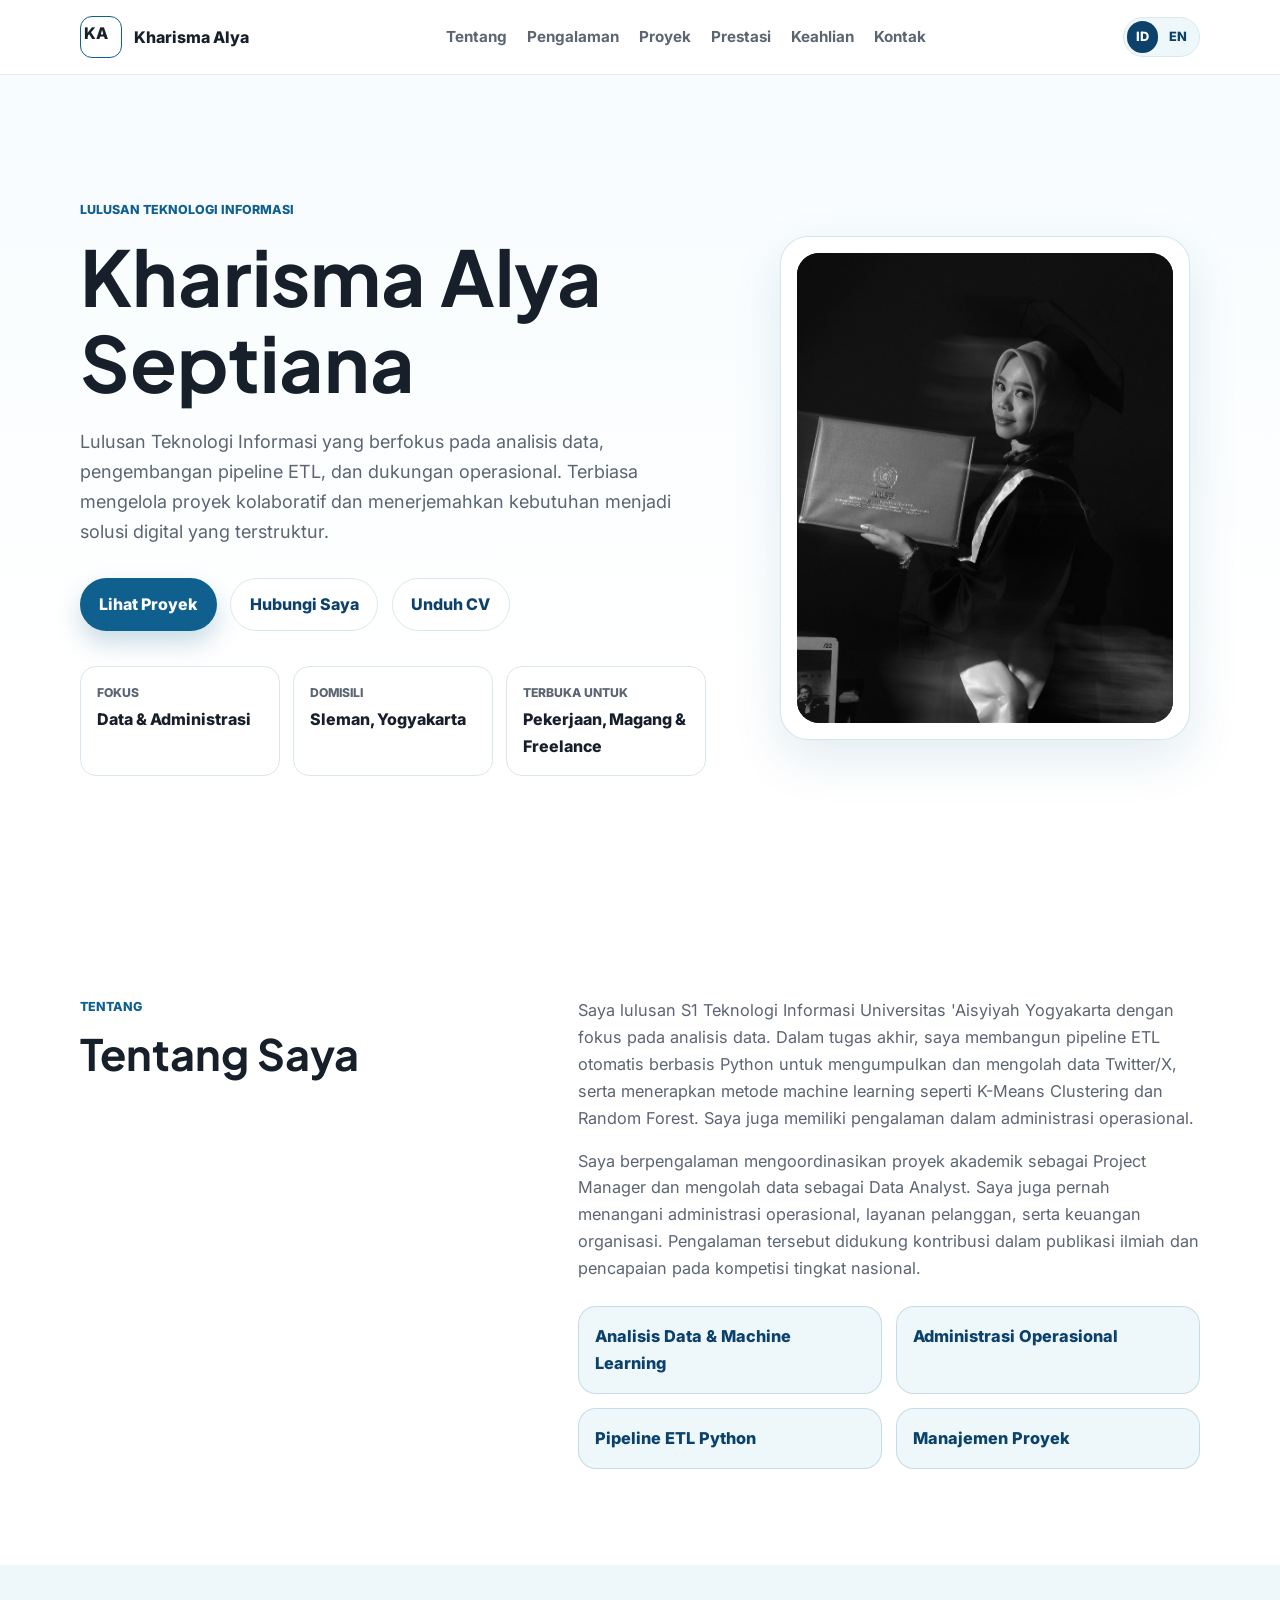
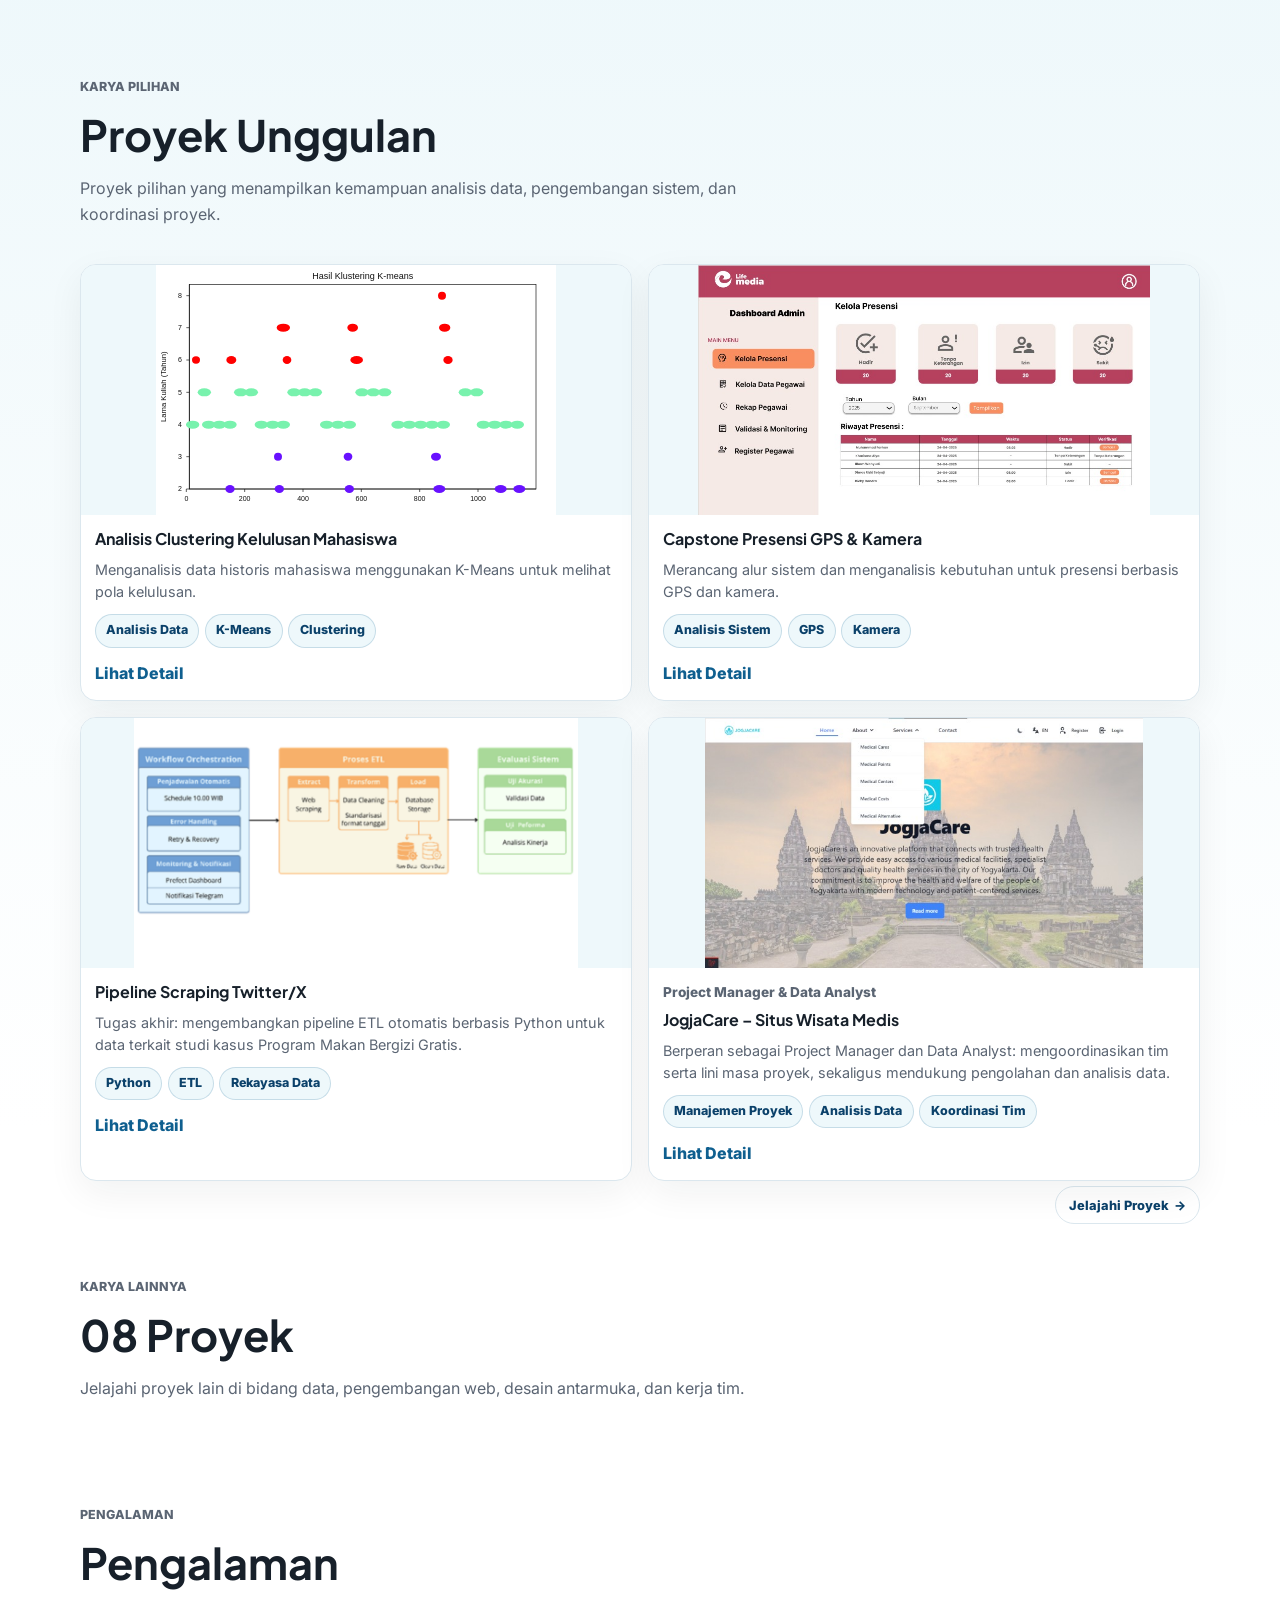
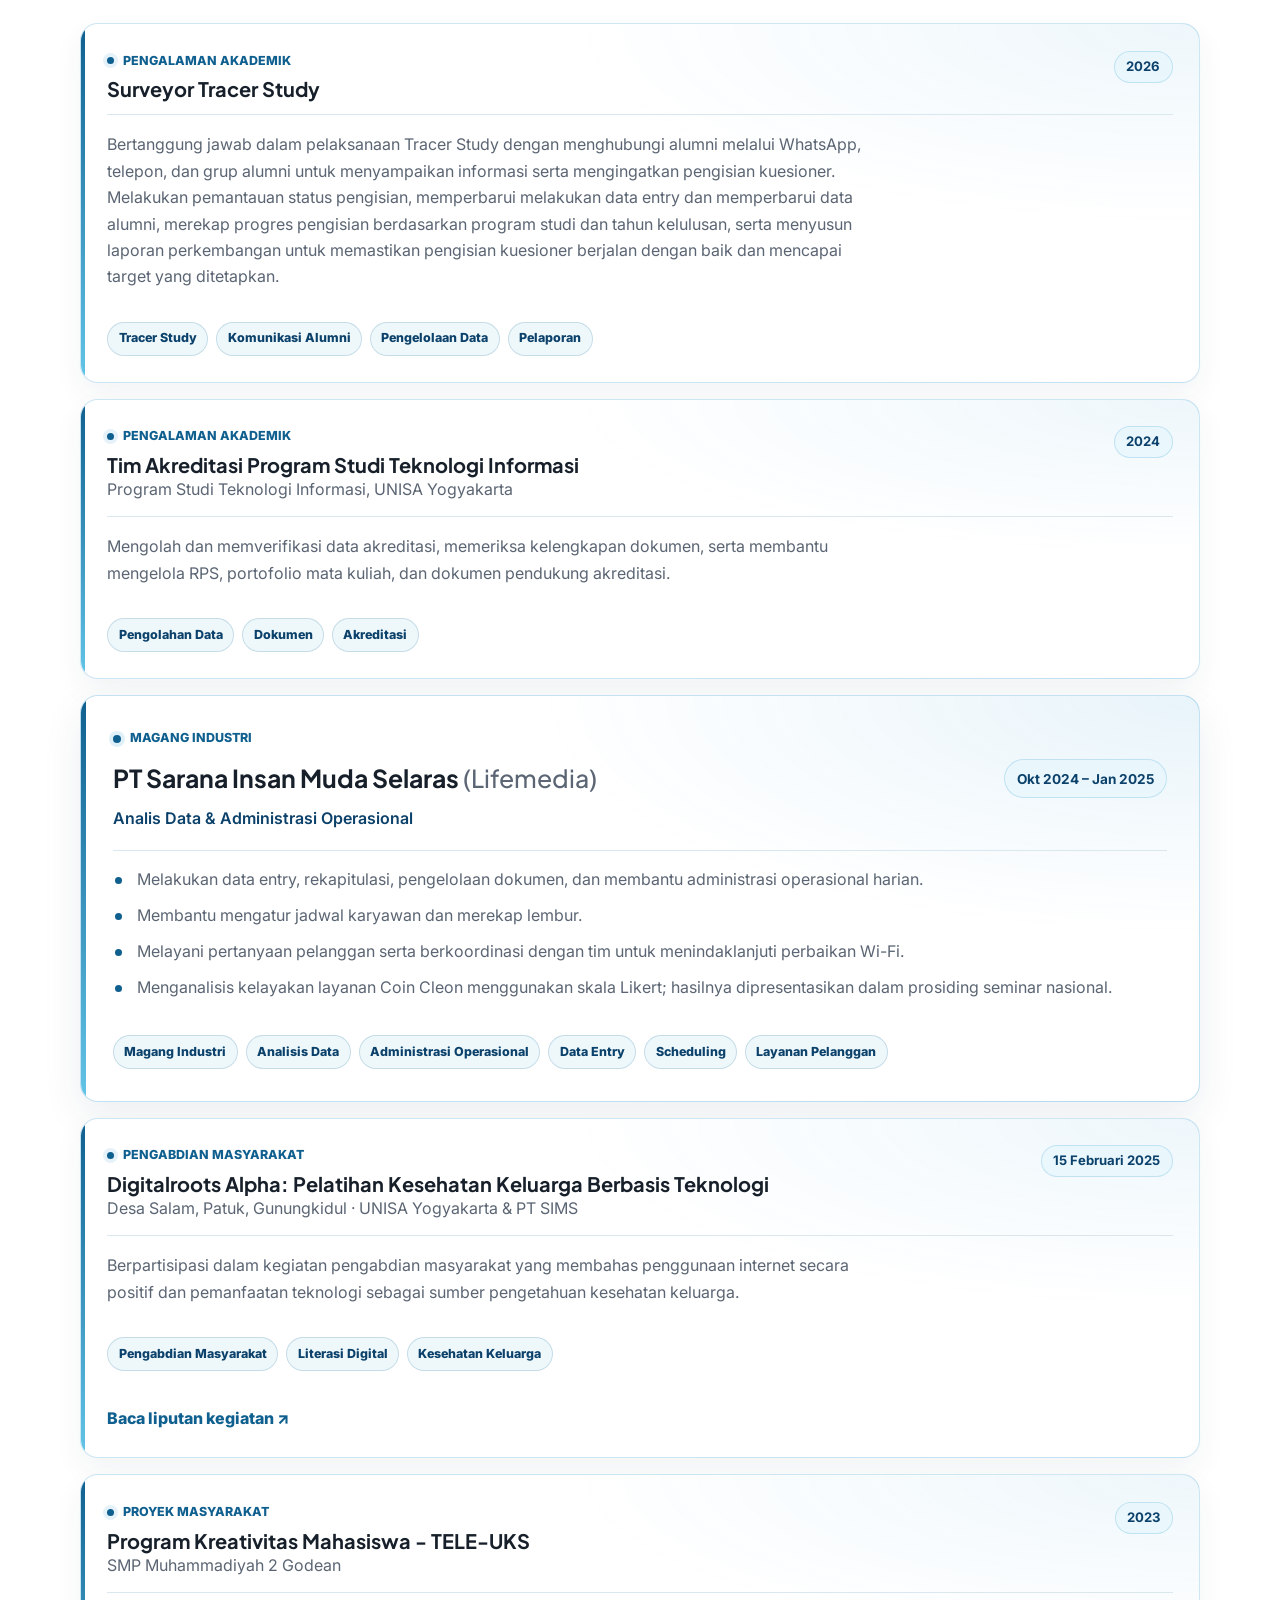
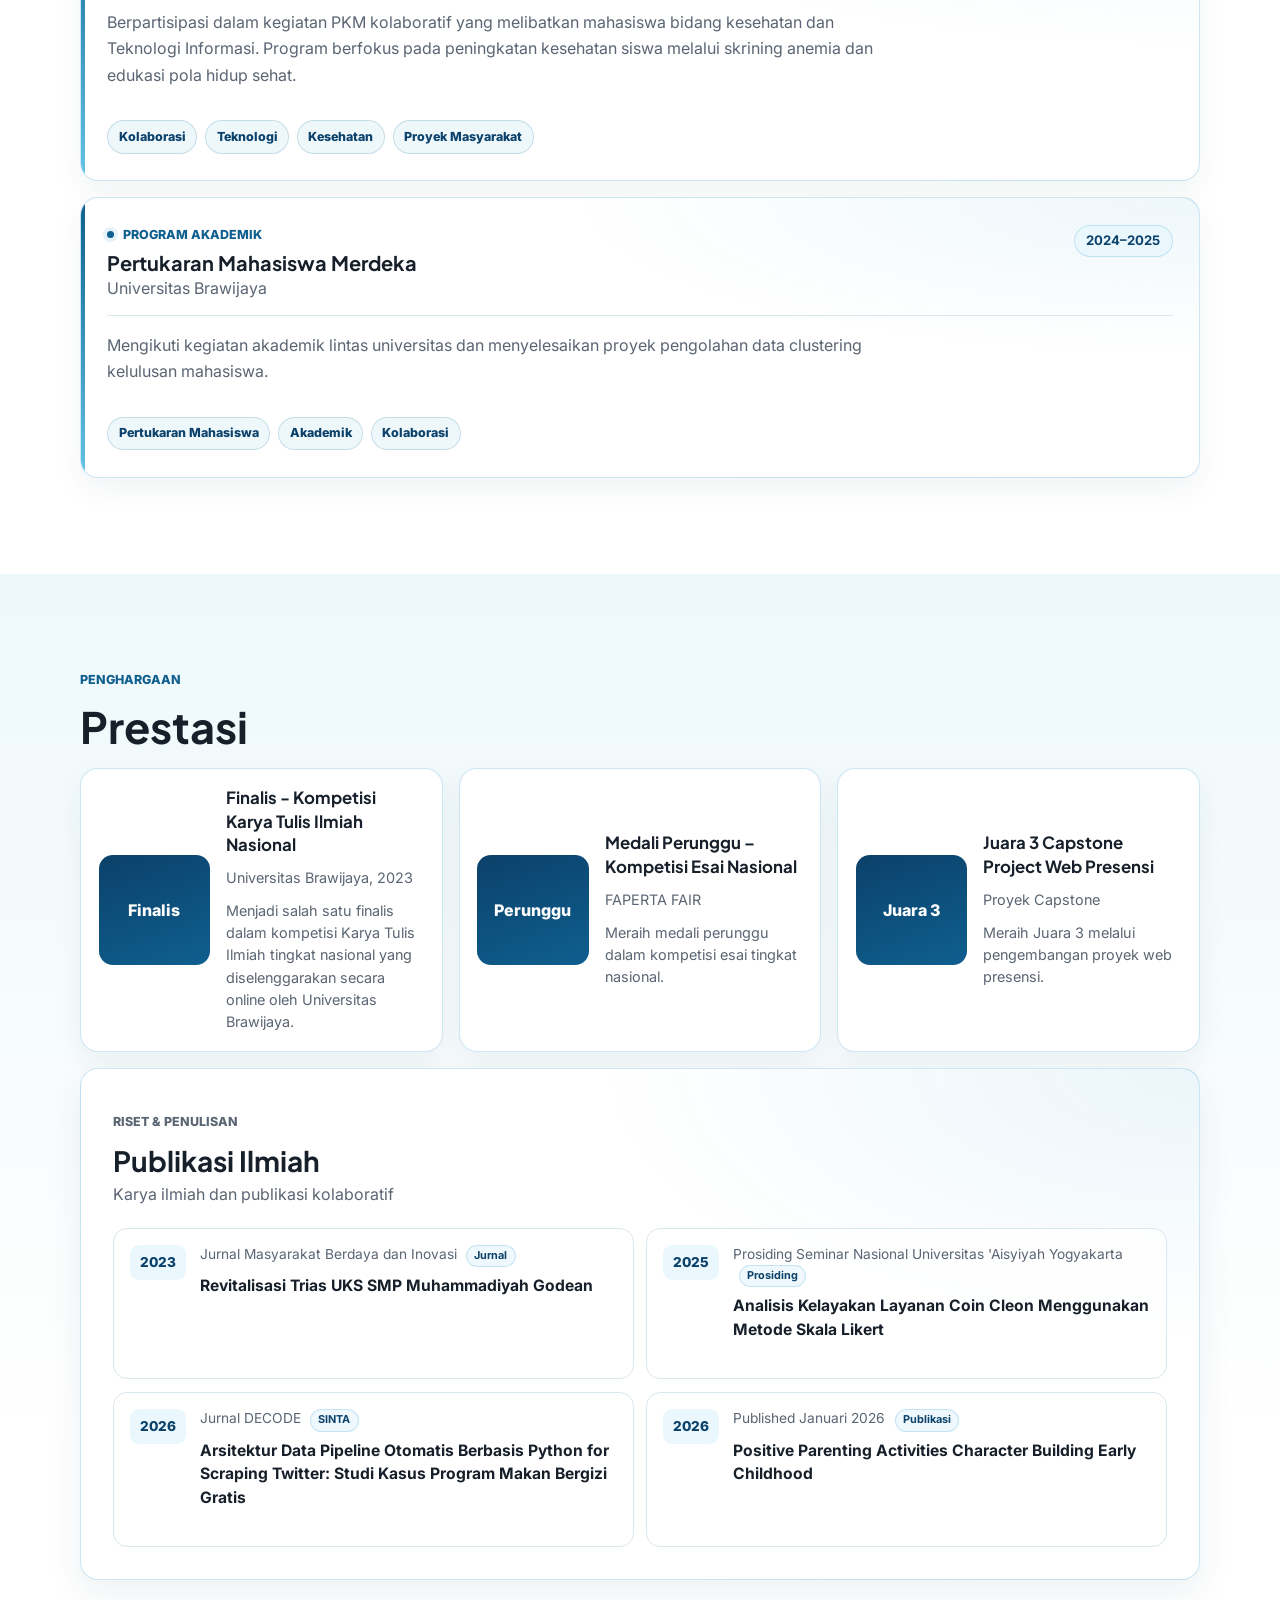
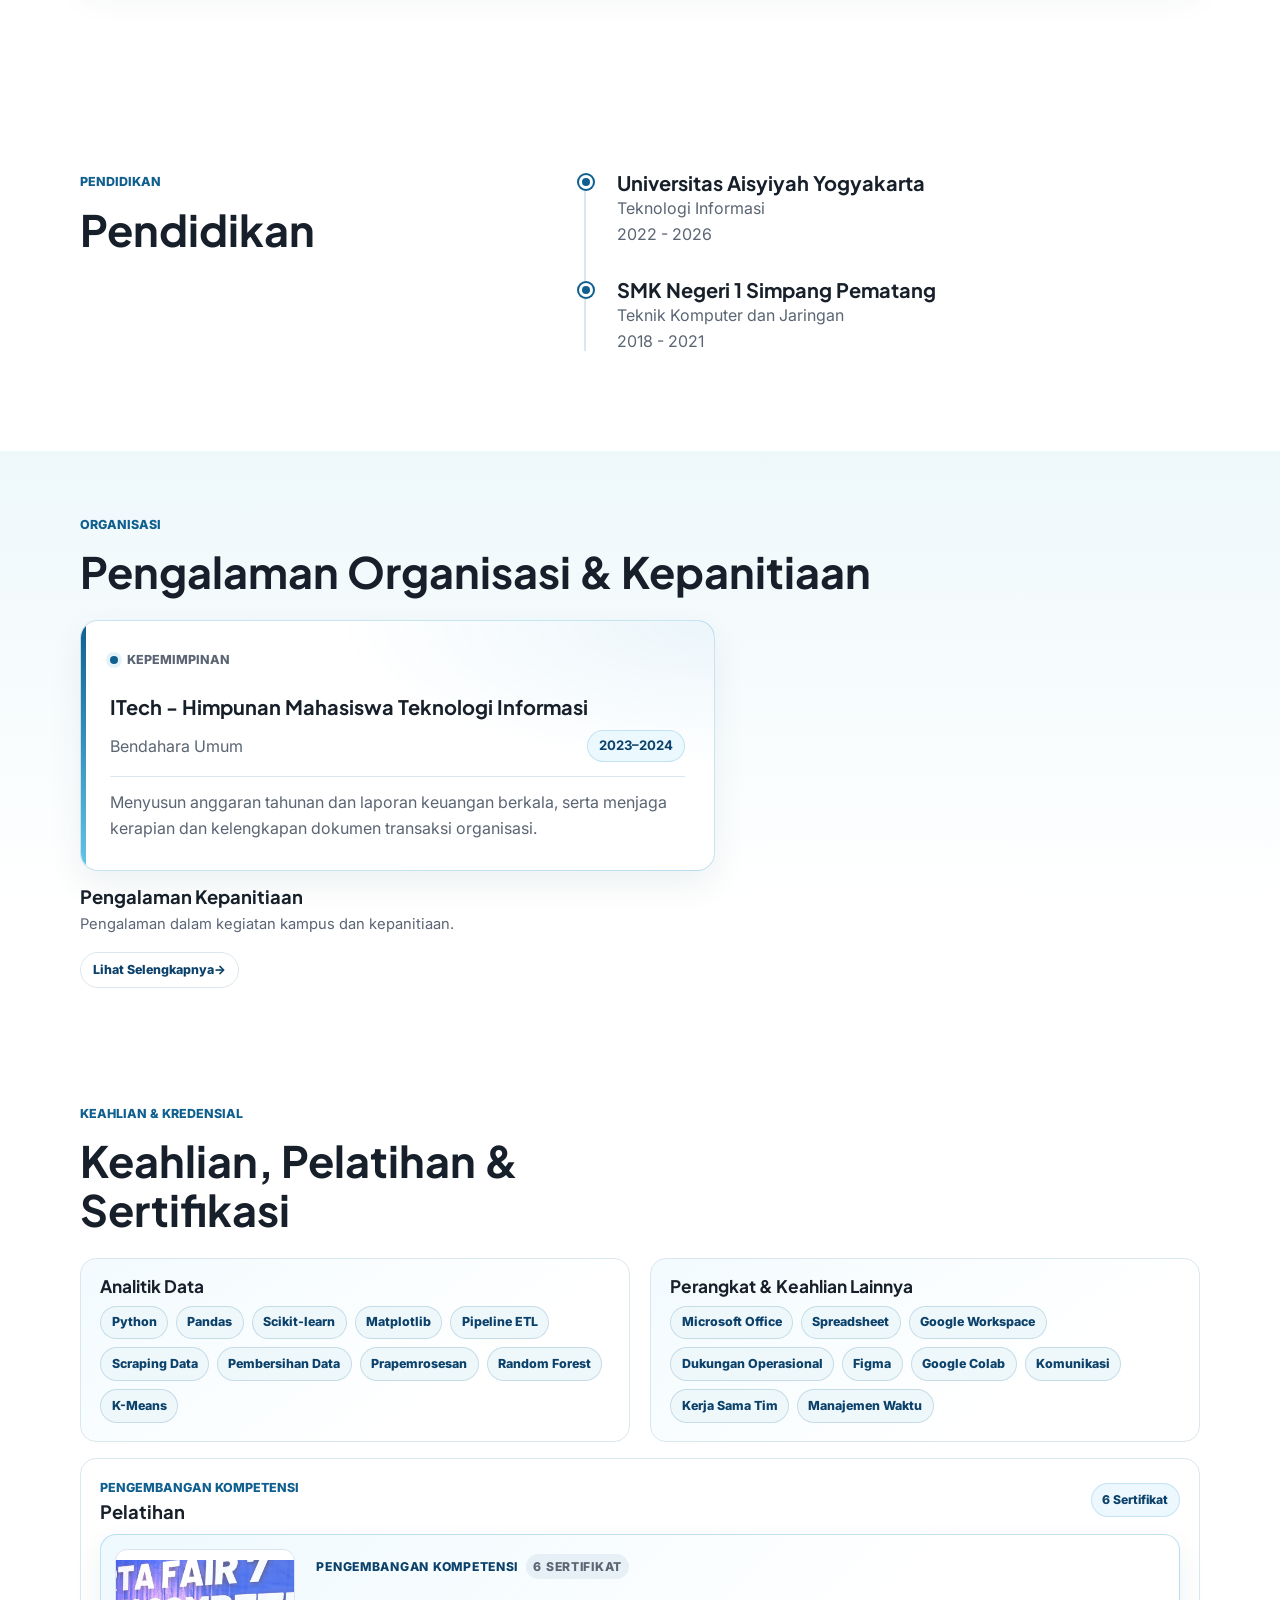
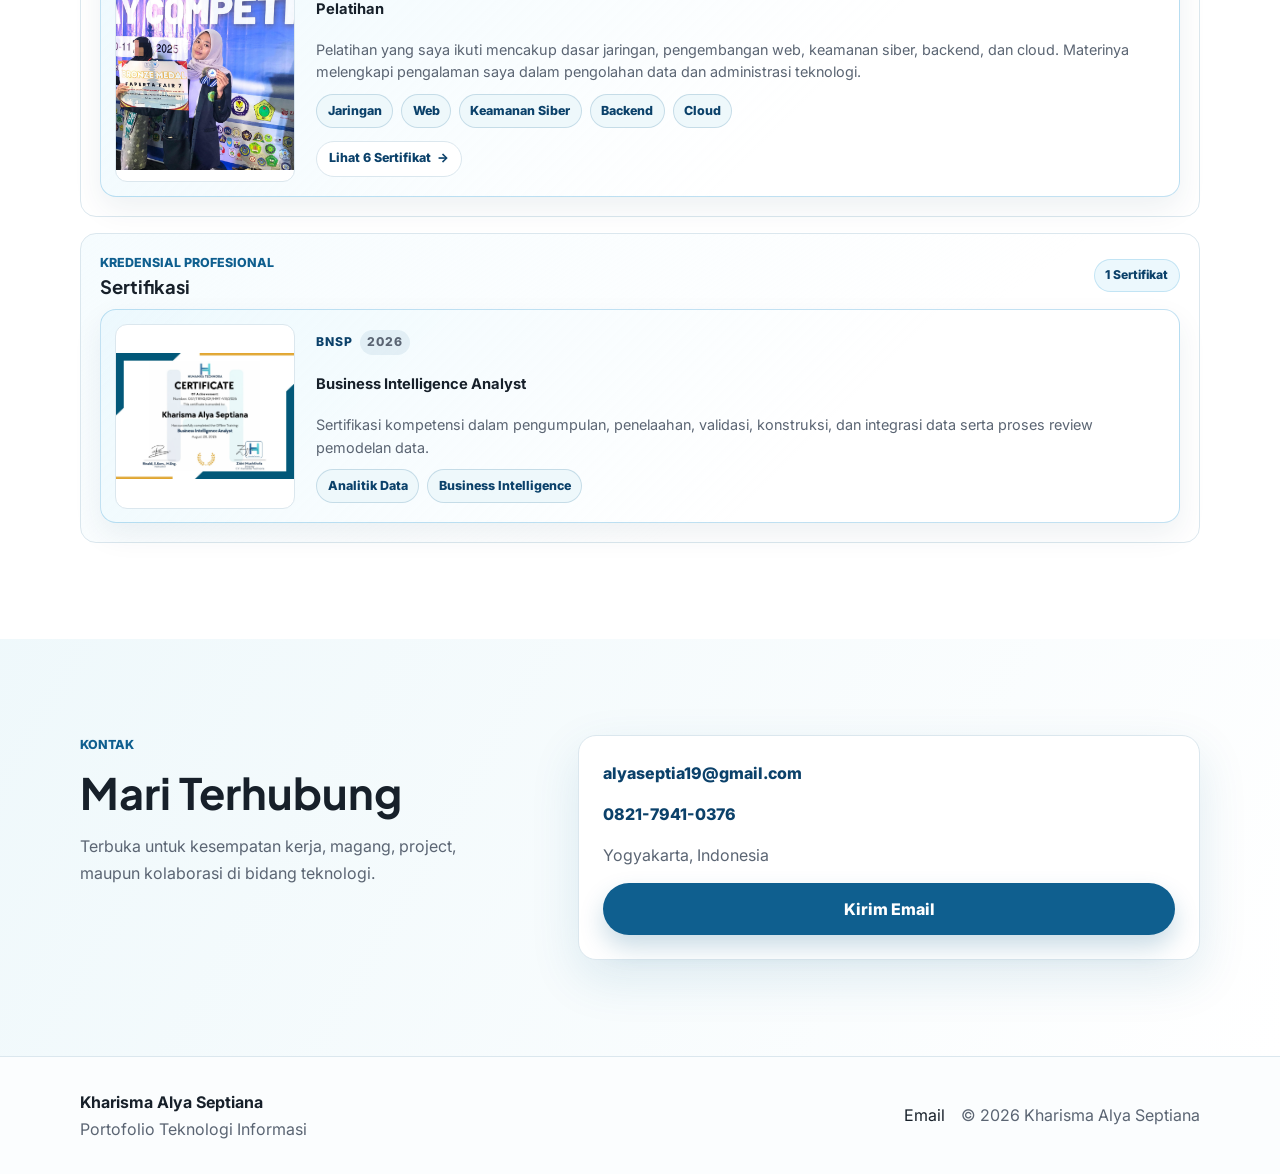
==== index.html @ bba5f163 "Update portfolio training and CV notice" ====
﻿<!doctype html>
<html lang="id">
  <head>
    <meta charset="utf-8" />
    <meta name="viewport" content="width=device-width, initial-scale=1" />
    <title>Kharisma Alya Septiana | Information Technology Portfolio</title>
    <meta
      name="description"
      content="Portfolio Kharisma Alya Septiana, mahasiswa Teknologi Informasi dengan pengalaman dalam data analysis, system development, UI design, dan project management."
    />
    <meta
      property="og:title"
      content="Kharisma Alya Septiana | Information Technology Portfolio"
    />
    <meta
      property="og:description"
      content="Portfolio project-oriented untuk data analysis, system development, UI design, dan project management."
    />
    <meta property="og:type" content="website" />
    <meta property="og:image" content="assets/og-portfolio.svg" />
    <link rel="preconnect" href="https://fonts.googleapis.com" />
    <link rel="preconnect" href="https://fonts.gstatic.com" crossorigin />
    <link
      href="https://fonts.googleapis.com/css2?family=Inter:wght@400;500;600;700;800&family=Plus+Jakarta+Sans:wght@600;700;800&display=swap"
      rel="stylesheet"
    />
    <link rel="stylesheet" href="styles.css?v=cv-notice-3" />
  </head>
  <body>
    <a class="skip-link" href="#main">Skip to content</a>

    <header class="site-header" data-header>
      <nav class="nav wrap" aria-label="Primary navigation">
        <a class="brand" href="#home" aria-label="Kharisma Alya Septiana home">
          <span class="brand-mark">KA</span>
          <span>Kharisma Alya</span>
        </a>
        <button
          class="nav-toggle"
          type="button"
          aria-expanded="false"
          aria-controls="nav-menu"
          aria-label="Open navigation"
        >
          <span></span>
          <span></span>
          <span></span>
        </button>
        <div class="nav-menu" id="nav-menu">
          <a href="#about">About</a>
          <a href="#experience">Experience</a>
          <a href="#projects">Projects</a>
          <a href="#achievements">Achievements</a>
          <a href="#skills">Skills</a>
          <a href="#contact">Contact</a>
        </div>
        <div class="language-switch" role="group" aria-label="Pilih bahasa" data-language-switch>
          <button type="button" data-language="id" aria-pressed="true" lang="id">ID</button>
          <button type="button" data-language="en" aria-pressed="false" lang="en">EN</button>
        </div>
      </nav>
    </header>

    <main id="main">
      <section class="hero section-band" id="home">
        <div class="wrap hero-grid">
          <div class="hero-copy reveal">
            <p class="eyebrow">Information Technology Graduate</p>
            <h1>Kharisma Alya Septiana</h1>
            <p class="hero-text">
              Lulusan Teknologi Informasi yang berfokus pada analisis data,
              pengembangan pipeline ETL, dan dukungan operasional. Terbiasa
              mengelola proyek kolaboratif dan menerjemahkan kebutuhan menjadi
              solusi digital yang terstruktur.
            </p>
            <div class="hero-actions" aria-label="Primary actions">
              <a class="btn btn-primary" href="#projects">View Projects</a>
              <a class="btn btn-ghost" href="#contact">Contact Me</a>
              <button class="btn btn-ghost" type="button" onclick="window.alert('Maaf, CV Alya sedang diperbarui. Sebentar ya!')">
                Download CV
              </button>
            </div>
            <dl class="hero-meta" aria-label="Portfolio highlights">
              <div>
                <dt>Focus</dt>
                <dd>Data &amp; Administration</dd>
              </div>
              <div>
                <dt>Based in</dt>
                <dd>Sleman, Yogyakarta</dd>
              </div>
              <div>
                <dt>Open to</dt>
                <dd>Employment, Internship &amp; Freelance</dd>
              </div>
            </dl>
          </div>
          <div class="hero-visual reveal">
            <div class="portrait-card">
              <div class="portrait-frame">
                <img
                  class="portrait-photo"
                  src="assets/kharisma-graduation.jpg"
                  alt="Kharisma Alya Septiana mengenakan toga dan memegang ijazah saat wisuda"
                  width="1560"
                  height="1040"
                  fetchpriority="high"
                />
              </div>
            </div>
          </div>
        </div>
      </section>

      <section class="section" id="about">
        <div class="wrap two-column">
          <div class="section-heading reveal">
            <p class="eyebrow">About</p>
            <h2>About Me</h2>
          </div>
          <div class="about-content reveal">
            <p>
              Saya lulusan S1 Teknologi Informasi Universitas 'Aisyiyah
              Yogyakarta dengan fokus pada analisis data. Dalam tugas akhir,
              saya membangun pipeline ETL
              otomatis berbasis Python untuk mengumpulkan dan mengolah data
              Twitter/X, serta menerapkan metode machine learning seperti
              K-Means Clustering dan Random Forest. Saya juga memiliki
              pengalaman dalam administrasi operasional.
            </p>
            <p>
              Saya berpengalaman mengoordinasikan proyek akademik sebagai
              Project Manager dan mengolah data sebagai Data Analyst. Saya
              juga pernah menangani administrasi operasional, layanan
              pelanggan, serta keuangan organisasi. Pengalaman tersebut
              didukung kontribusi dalam publikasi ilmiah dan pencapaian pada
              kompetisi tingkat nasional.
            </p>
            <div class="highlight-grid" aria-label="Core highlights">
              <article>Data Analytics &amp; Machine Learning</article>
              <article>Operational Administration</article>
              <article>Python ETL Pipeline</article>
              <article>Project Management</article>
            </div>
          </div>
        </div>
      </section>

      <section class="section section-soft projects-section" id="projects">
        <div class="wrap">
          <div class="section-title reveal">
            <p class="eyebrow">Karya Pilihan</p>
            <h2>Proyek Unggulan</h2>
            <p>
              Proyek pilihan yang menampilkan kemampuan analisis data, pengembangan sistem, dan koordinasi proyek.
            </p>
          </div>
          <div class="featured-grid">
            <article class="project-card featured reveal">
              <img src="assets/project-clustering.svg" alt="Visualisasi analisis clustering kelulusan mahasiswa" loading="lazy" /><div class="card-body"><h3>Analisis Clustering Kelulusan Mahasiswa</h3>
              <p>Menganalisis data historis mahasiswa menggunakan K-Means untuk melihat pola kelulusan.</p>
              <div class="tags"><span>Data Analysis</span><span>K-Means</span><span>Clustering</span></div>
            <button class="text-button" type="button" data-project="clustering">View Details</button></div></article>
            <article class="project-card featured reveal">
              <img src="assets/PRESENSI.png" alt="Tampilan aplikasi Capstone Presensi GPS dan Kamera" loading="lazy" /><div class="card-body"><h3>Capstone Presensi GPS &amp; Kamera</h3>
              <p>Merancang alur sistem dan menganalisis kebutuhan untuk presensi berbasis GPS dan kamera.</p>
              <div class="tags"><span>Analisis Sistem</span><span>GPS</span><span>Kamera</span></div>
            <button class="text-button" type="button" data-project="attendance">Lihat Detail</button></div></article>
            <article class="project-card featured reveal">
              <img src="assets/PIPELINE.png" alt="Diagram alur pipeline ETL untuk data Twitter/X" loading="lazy" /><div class="card-body"><h3>Pipeline Scraping Twitter/X</h3>
              <p>Tugas akhir: mengembangkan pipeline ETL otomatis berbasis Python untuk data terkait studi kasus Program Makan Bergizi Gratis.</p>
              <div class="tags"><span>Python</span><span>ETL</span><span>Data Engineering</span></div>
            <button class="text-button" type="button" data-project="pipeline">View Details</button></div></article>
            <article class="project-card featured reveal">
              <img src="assets/jogjacare.png" alt="Tampilan halaman utama JogjaCare" loading="lazy" />
              <div class="card-body">
                <p class="project-subtitle">Project Manager &amp; Data Analyst</p>
                <h3>JogjaCare &ndash; Medical Tourism Website</h3>
                <p>Berperan sebagai Project Manager dan Data Analyst: mengoordinasikan tim serta lini masa proyek, sekaligus mendukung pengolahan dan analisis data.</p>
                <div class="tags"><span>Project Management</span><span>Data Analysis</span><span>Team Coordination</span></div>
                <button class="text-button" type="button" data-project="medical">View Details</button>
              </div>
            </article>
          </div>
          <div class="projects-heading-row">
            <div class="section-title compact reveal">
              <p class="eyebrow">Karya Lainnya</p>
              <h2>08 Projects</h2>
              <p>Jelajahi proyek lain di bidang data, pengembangan web, desain antarmuka, dan kerja tim.</p>
            </div>
            <a class="btn btn-ghost projects-archive-link" href="other-projects.html">Jelajahi Proyek <span aria-hidden="true">&rarr;</span></a>
          </div>
          <div class="project-carousel reveal" data-project-carousel>
            <div class="project-carousel-controls" aria-label="Project carousel controls">
              <button class="carousel-button" type="button" data-carousel-prev aria-label="Scroll projects left" disabled>&lsaquo;</button>
              <button class="carousel-button" type="button" data-carousel-next aria-label="Scroll projects right">&rsaquo;</button>
            </div>
          <div class="small-project-grid" data-project-track tabindex="0" aria-label="Other projects">
            <article class="small-card reveal">
              <h3>Game Labirin</h3>
              <p>
                Project akhir Pemrograman Dasar berupa game labirin kelompok
                menggunakan C++.
              </p>
              <div class="tags">
                <span>C++</span><span>Programming Fundamentals</span>
              </div>
            </article>
            <article class="small-card reveal">
              <h3>Formulir Rekam Medis</h3>
              <p>
                Aplikasi pengelolaan data pasien untuk project Struktur Data dan
                Algoritma.
              </p>
              <div class="tags">
                <span>Java</span><span>Data Structure</span>
              </div>
            </article>
            <article class="small-card reveal">
              <h3>MoodleCloud Learning Project</h3>
              <p>
                Pengembangan pembelajaran berbasis MoodleCloud untuk Inovasi
                Pembelajaran Jarak Jauh.
              </p>
              <div class="tags"><span>Moodle</span><span>E-Learning</span></div>
            </article>
            <article class="small-card reveal">
              <h3>Business Case - Indoned Gizi</h3>
              <p>
                Project kelompok untuk merancang strategi dan solusi
                pengembangan perusahaan.
              </p>
              <div class="tags">
                <span>Business Analysis</span><span>Strategy</span>
              </div>
            </article>
            <article class="small-card reveal">
              <h3>Sistem Prediksi Penyakit Jantung</h3>
              <p>Membangun sistem prediksi penyakit jantung menggunakan algoritma Random Forest.</p>
              <div class="tags"><span>Machine Learning</span><span>Random Forest</span></div>
            </article>
            <article class="small-card reveal">
              <h3>Prediksi Penjualan Coffee Shop</h3>
              <p>Menganalisis tren penjualan untuk menghasilkan insight pengoptimalan stok.</p>
              <div class="tags"><span>Data Analysis</span><span>Forecasting</span></div>
            </article>
            <article class="small-card reveal">
              <h3>Analisis Clustering Kelulusan Mahasiswa</h3>
              <p>Menggunakan metode K-Means untuk clustering data historis mahasiswa berdasarkan tracer study dan pola tahun kelulusan periode 2016-2020.</p>
              <div class="tags"><span>Data Analysis</span><span>K-Means</span><span>Clustering</span></div>
            </article>
            <article class="small-card reveal">
              <h3>Sistem Pakar Diagnosa Penyakit Asma</h3>
              <p>Sistem pakar berbasis website untuk membantu proses diagnosis awal penyakit asma menggunakan rule dan data gejala yang dikumpulkan.</p>
              <div class="tags"><span>Expert System</span><span>Web Development</span><span>Data Collection</span></div>
            </article>



          </div>
          </div>
        </div>
      </section>

      <section class="section experience-section" id="experience">
        <div class="wrap">
          <div class="section-title reveal">
            <p class="eyebrow">Experience</p>
            <h2>Experience</h2>
          </div>
          <div class="experience-list">
            <article class="experience-card reveal">
              <div>
                <p class="eyebrow">Academic Experience</p>
                <h3>Surveyor Tracer Study</h3>
                <span class="experience-period">2026</span>
              </div>
              <p>
                Bertanggung jawab dalam pelaksanaan Tracer Study dengan
                menghubungi alumni melalui WhatsApp, telepon, dan grup alumni
                untuk menyampaikan informasi serta mengingatkan pengisian
                kuesioner. Melakukan pemantauan status pengisian, memperbarui
                melakukan data entry dan memperbarui data alumni, merekap progres pengisian berdasarkan program studi
                dan tahun kelulusan, serta menyusun laporan perkembangan untuk
                memastikan pengisian kuesioner berjalan dengan baik dan mencapai
                target yang ditetapkan.
              </p>
              <div class="tags"><span>Tracer Study</span><span>Alumni Outreach</span><span>Data Management</span><span>Reporting</span></div>
            </article>
            <article class="experience-card reveal">
              <div>
                <p class="eyebrow">Academic Experience</p>
                <h3>Tim Akreditasi Program Studi Teknologi Informasi</h3>
                <p class="muted">Program Studi Teknologi Informasi, UNISA Yogyakarta</p>
                <span class="experience-period">2024</span>
              </div>
              <p>Mengolah dan memverifikasi data akreditasi, memeriksa kelengkapan dokumen, serta membantu mengelola RPS, portofolio mata kuliah, dan dokumen pendukung akreditasi.</p>
              <div class="tags"><span>Pengolahan Data</span><span>Dokumen</span><span>Akreditasi</span></div>
            </article>
            <article class="experience-card reveal internship-card">
              <div>
                <p class="eyebrow internship-label">Industry Internship</p>
                <div class="internship-heading">
                  <h3>PT Sarana Insan Muda Selaras <span>(Lifemedia)</span></h3>
                  <span class="internship-period">Okt 2024 – Jan 2025</span>
                </div>
                <p class="internship-role">Data Analyst &amp; Operational Administration</p>
              </div>
              <ul class="internship-duties">
                <li>Melakukan data entry, rekapitulasi, pengelolaan dokumen, dan membantu administrasi operasional harian.</li>
                <li>Membantu mengatur jadwal karyawan dan merekap lembur.</li>
                <li>Melayani pertanyaan pelanggan serta berkoordinasi dengan tim untuk menindaklanjuti perbaikan Wi-Fi.</li>
                <li>Menganalisis kelayakan layanan Coin Cleon menggunakan skala Likert; hasilnya dipresentasikan dalam prosiding seminar nasional.</li>
              </ul>
              <div class="tags">
                <span>Industry Internship</span>
                <span>Data Analysis</span>
                <span>Operational Administration</span>
                <span>Data Entry</span>
                <span>Scheduling</span>
                <span>Customer Service</span>
              </div>
            </article>
            <article class="experience-card reveal">
              <div>
                <p class="eyebrow">Community Service</p>
                <h3>Digitalroots Alpha: Pelatihan Kesehatan Keluarga Berbasis Teknologi</h3>
                <p class="muted">Desa Salam, Patuk, Gunungkidul · UNISA Yogyakarta &amp; PT SIMS</p>
                <span class="experience-period">15 Februari 2025</span>
              </div>
              <p>
                Berpartisipasi dalam kegiatan pengabdian masyarakat yang membahas
                penggunaan internet secara positif dan pemanfaatan teknologi
                sebagai sumber pengetahuan kesehatan keluarga.
              </p>
              <div class="tags">
                <span>Community Service</span><span>Digital Literacy</span><span>Family Health</span>
              </div>
              <a class="text-button" href="https://psti.unisayogya.ac.id/2025/02/20/dosen-psti-unisa-mengabdi-gelar-pelatihan-kesehatan-keluarga-berbasis-teknologi-di-desa-salam/" target="_blank" rel="noopener noreferrer">Baca liputan kegiatan ↗</a>
            </article>
            <article class="experience-card reveal">
              <div>
                <p class="eyebrow">Community Project</p>
                <h3>Program Kreativitas Mahasiswa - TELE-UKS</h3>
                <p class="muted">SMP Muhammadiyah 2 Godean</p>
                <span class="experience-period">2023</span>
              </div>
              <p>
                Berpartisipasi dalam kegiatan PKM kolaboratif yang melibatkan
                mahasiswa bidang kesehatan dan Teknologi Informasi. Program
                berfokus pada peningkatan kesehatan siswa melalui skrining
                anemia dan edukasi pola hidup sehat.
              </p>
              <div class="tags">
                <span>Collaboration</span><span>Technology</span
                ><span>Health</span><span>Community Project</span>
              </div>
            </article>
            <article class="experience-card reveal">
              <div>
                <p class="eyebrow">Academic Program</p>
                <h3>Pertukaran Mahasiswa Merdeka</h3>
                <p class="muted">Universitas Brawijaya</p>
                <span class="experience-period">2024–2025</span>
              </div>
              <p>
                Mengikuti kegiatan akademik lintas universitas dan menyelesaikan
                proyek pengolahan data clustering kelulusan mahasiswa.
              </p>
              <div class="tags">
                <span>Student Exchange</span><span>Academic</span
                ><span>Collaboration</span>
              </div>
            </article>
          </div>
        </div>
      </section>

      <section class="section section-soft" id="achievements">
        <div class="wrap achievement-grid">
          <div class="section-heading reveal achievement-section-heading">
            <p class="eyebrow">Recognition</p>
            <h2>Achievements</h2>
          </div>
          <article class="achievement-card reveal">
            <a class="certificate-thumb" href="assets/FINALIS.jpg" data-certificate aria-label="Lihat sertifikat Finalist">
              <span>Finalist</span>
            </a>
            <div>
              <h3><a href="assets/FINALIS.jpg" data-certificate>Finalist - National Scientific Writing Competition</a></h3>
              <p class="muted">Universitas Brawijaya, 2023</p>
              <p>
                Menjadi salah satu finalis dalam kompetisi Karya Tulis Ilmiah
                tingkat nasional yang diselenggarakan secara online oleh
                Universitas Brawijaya.
              </p>
            </div>
          </article>
          <article class="achievement-card reveal">
            <a class="certificate-thumb" href="assets/BRONZE.png" data-certificate aria-label="Lihat sertifikat Bronze Medal"><span>Bronze</span></a>
            <div>
              <h3><a href="assets/BRONZE.png" data-certificate>Bronze Medal – National Essay Competition</a></h3>
              <p class="muted">FAPERTA FAIR</p>
              <p>Meraih medali perunggu dalam kompetisi esai tingkat nasional.</p>
            </div>
          </article>
          <article class="achievement-card reveal">
            <a class="certificate-thumb" href="assets/juara%203.jpg" data-certificate aria-label="Lihat sertifikat Juara 3">
              <span>3rd Place</span>
            </a>
            <div>
              <h3><a href="assets/juara%203.jpg" data-certificate>Juara 3 Capstone Project Web Presensi</a></h3>
              <p class="muted">Capstone Project</p>
              <p>Meraih Juara 3 melalui pengembangan proyek web presensi.</p>
            </div>
          </article>
          <article class="achievement-card reveal publication-card">
            <div class="publication-heading">
              <p class="eyebrow">Research &amp; Writing</p>
              <h3>Scientific Publications</h3>
              <p class="muted">Karya ilmiah dan publikasi kolaboratif</p>
            </div>
            <div class="publication-list">
              <article class="publication-item">
                <span class="publication-year">2023</span>
                <div><p class="publication-source">Jurnal Masyarakat Berdaya dan Inovasi <span>Journal</span></p>
                <h4><a href="https://garuda.kemdiktisaintek.go.id/documents/detail/3810836" target="_blank" rel="noopener noreferrer">Revitalisasi Trias UKS SMP Muhammadiyah Godean</a></h4></div>
              </article>
              <article class="publication-item">
                <span class="publication-year">2025</span>
                <div><p class="publication-source">Prosiding Seminar Nasional Universitas 'Aisyiyah Yogyakarta <span>Proceedings</span></p>
                <h4><a href="https://proceeding.unisayogya.ac.id/index.php/prosemnaslppm/article/view/1147/697" target="_blank" rel="noopener noreferrer">Analisis Kelayakan Layanan Coin Cleon Menggunakan Metode Skala Likert</a></h4></div>
              </article>
              <article class="publication-item">
                <span class="publication-year">2026</span>
                <div><p class="publication-source">Jurnal DECODE <span>SINTA</span></p>
                <h4><a href="https://journal.umkendari.ac.id/decode/article/view/1656" target="_blank" rel="noopener noreferrer">Arsitektur Data Pipeline Otomatis Berbasis Python for Scraping Twitter: Studi Kasus Program Makan Bergizi Gratis</a></h4></div>
              </article>
              <article class="publication-item">
                <span class="publication-year">2026</span>
                <div><p class="publication-source">Published Januari 2026 <span>Publication</span></p>
                <h4><a href="https://proceeding.unisayogya.ac.id/index.php/proichst/article/view/1969" target="_blank" rel="noopener noreferrer">Positive Parenting Activities Character Building Early Childhood</a></h4></div>
              </article>
            </div>
          </article>
        </div>
      </section>

      <section class="section" id="education">
        <div class="wrap two-column">
          <div class="section-heading reveal">
            <p class="eyebrow">Education</p>
            <h2>Education</h2>
          </div>
          <div class="timeline reveal">
            <article class="timeline-item">
              <span class="timeline-dot"></span>
              <div>
                <h3>Universitas Aisyiyah Yogyakarta</h3>
                <p>Teknologi Informasi</p>
                <span>2022 - 2026</span>
              </div>
            </article>
            <article class="timeline-item">
              <span class="timeline-dot"></span>
              <div>
                <h3>SMK Negeri 1 Simpang Pematang</h3>
                <p>Teknik Komputer dan Jaringan</p>
                <span>2018 - 2021</span>
              </div>
            </article>
          </div>
        </div>
      </section>

      <section class="section section-soft org-section" id="organization">
        <div class="wrap org-grid">
          <div class="section-heading reveal">
            <p class="eyebrow">Organization</p>
            <h2>Organization & Committee Experience</h2>
          </div>
          <div class="org-content reveal">
            <article class="experience-card org-leadership-card">
              <p class="eyebrow">Leadership</p>
              <h3>ITech - Himpunan Mahasiswa Teknologi Informasi</h3>
              <div class="org-meta">
                <span>Bendahara Umum</span>
                <span class="experience-period">2023–2024</span>
              </div>
              <p class="org-description">
                Menyusun anggaran tahunan dan laporan keuangan berkala, serta
                menjaga kerapian dan kelengkapan dokumen transaksi organisasi.
              </p>
            </article>
            <div class="committee-news">
              <h3>Committee Experience</h3>
              <p>Pengalaman dalam kegiatan kampus dan kepanitiaan.</p>
              <a class="btn btn-ghost committee-detail-link" href="committee.html">Lihat Selengkapnya <span aria-hidden="true">&rarr;</span></a>
              <div class="committee-marquee" aria-label="Committee and campus event experience">
                <div class="committee-track">
                  <article class="committee-story"><div class="committee-photo"><span>Foto kegiatan</span><b>01</b></div><div class="committee-story-copy"><span>Kompetisi</span><h4>Kompetisi Keamanan Siber</h4><p>Capture The Flag (CTF)</p></div></article>
                  <article class="committee-story"><div class="committee-photo"><span>Foto kegiatan</span><b>02</b></div><div class="committee-story-copy"><span>Seminar</span><h4>Seminar Nasional</h4><p>Kepanitiaan acara akademik</p></div></article>
                  <article class="committee-story"><div class="committee-photo"><span>Foto kegiatan</span><b>03</b></div><div class="committee-story-copy"><span>Acara Kampus</span><h4>Terabit</h4><p>Kegiatan kemahasiswaan</p></div></article>
                  <article class="committee-story"><div class="committee-photo"><span>Foto kegiatan</span><b>04</b></div><div class="committee-story-copy"><span>Kebersamaan</span><h4>Malam Keakraban</h4><p>Makrab</p></div></article>
                  <article class="committee-story"><div class="committee-photo"><span>Foto kegiatan</span><b>05</b></div><div class="committee-story-copy"><span>Keuangan</span><h4>Pengelolaan Keuangan</h4><p>Tanggung jawab bendahara</p></div></article>
                  <article class="committee-story"><div class="committee-photo"><span>Foto kegiatan</span><b>06</b></div><div class="committee-story-copy"><span>Acara</span><h4>Perencanaan Acara</h4><p>Koordinasi kegiatan</p></div></article>
                  <article class="committee-story"><div class="committee-photo"><span>Foto kegiatan</span><b>07</b></div><div class="committee-story-copy"><span>Komunikasi</span><h4>Hubungan Masyarakat</h4><p>Informasi dan publikasi acara</p></div></article>
                  <div class="committee-story" aria-hidden="true"><div class="committee-photo"><span>Foto kegiatan</span><b>01</b></div><div class="committee-story-copy"><span>Kompetisi</span><h4>Kompetisi Keamanan Siber</h4><p>Capture The Flag (CTF)</p></div></div>
                  <div class="committee-story" aria-hidden="true"><div class="committee-photo"><span>Foto kegiatan</span><b>02</b></div><div class="committee-story-copy"><span>Seminar</span><h4>Seminar Nasional</h4><p>Kepanitiaan acara akademik</p></div></div>
                  <div class="committee-story" aria-hidden="true"><div class="committee-photo"><span>Foto kegiatan</span><b>03</b></div><div class="committee-story-copy"><span>Acara Kampus</span><h4>Terabit</h4><p>Kegiatan kemahasiswaan</p></div></div>
                  <div class="committee-story" aria-hidden="true"><div class="committee-photo"><span>Foto kegiatan</span><b>04</b></div><div class="committee-story-copy"><span>Kebersamaan</span><h4>Malam Keakraban</h4><p>Makrab</p></div></div>
                  <div class="committee-story" aria-hidden="true"><div class="committee-photo"><span>Foto kegiatan</span><b>05</b></div><div class="committee-story-copy"><span>Keuangan</span><h4>Pengelolaan Keuangan</h4><p>Tanggung jawab bendahara</p></div></div>
                  <div class="committee-story" aria-hidden="true"><div class="committee-photo"><span>Foto kegiatan</span><b>06</b></div><div class="committee-story-copy"><span>Acara</span><h4>Perencanaan Acara</h4><p>Koordinasi kegiatan</p></div></div>
                  <div class="committee-story" aria-hidden="true"><div class="committee-photo"><span>Foto kegiatan</span><b>07</b></div><div class="committee-story-copy"><span>Komunikasi</span><h4>Hubungan Masyarakat</h4><p>Informasi dan publikasi acara</p></div></div>
                </div>
              </div>
            </div>
          </div>
        </div>
      </section>

      <section class="section skills-section" id="skills">
        <div class="wrap two-column">
          <div class="section-heading reveal">
            <p class="eyebrow">Skills &amp; Credentials</p>
            <h2>Skills, Training &amp; Certification</h2>
          </div>
          <div class="about-content reveal credentials-content">
            <div class="skill-group">
              <h3>Data Analytics</h3>
              <div class="tags"><span>Python</span><span>Pandas</span><span>Scikit-learn</span><span>Matplotlib</span><span>ETL Pipeline</span><span>Data Scraping</span><span>Data Cleaning</span><span>Preprocessing</span><span>Random Forest</span><span>K-Means</span></div>
            </div>
            <div class="skill-group">
              <h3>Tools &amp; Other Skills</h3>
              <div class="tags"><span>Microsoft Office</span><span>Spreadsheet</span><span>Google Workspace</span><span>Operational Support</span><span>Figma</span><span>Google Colab</span><span>Communication</span><span>Teamwork</span><span>Time Management</span></div>
            </div>
            <div class="training-section">
              <div class="credentials-section-heading">
                <div><p class="eyebrow">Pengembangan Kompetensi</p><h3>Pelatihan</h3></div>
                <span class="credential-count">6 Sertifikat</span>
              </div>
              <article class="certificate-card training-feature-card">
                <div class="certificate-art certificate-art-image training-feature-art">
                  <img src="assets/alya.jpg" alt="Kharisma Alya Septiana menerima medali perunggu di FAPERTA FAIR 7" loading="lazy" />
                </div>
                <div class="certificate-info">
                  <p class="certificate-meta">Pengembangan Kompetensi <span>6 Sertifikat</span></p>
                  <h4>Pelatihan</h4>
                  <p>Pelatihan yang saya ikuti mencakup dasar jaringan, pengembangan web, keamanan siber, backend, dan cloud. Materinya melengkapi pengalaman saya dalam pengolahan data dan administrasi teknologi.</p>
                  <div class="tags"><span>Jaringan</span><span>Web</span><span>Keamanan Siber</span><span>Backend</span><span>Cloud</span></div>
                  <a class="btn btn-ghost training-more-link" href="training.html">Lihat 6 Sertifikat <span aria-hidden="true">&rarr;</span></a>
                </div>
              </article>
            </div>
            <div class="certificate-section">
              <div class="credentials-section-heading">
                <div><p class="eyebrow">Professional Credential</p><h3>Certification</h3></div>
                <span class="credential-count">1 Certificate</span>
              </div>
              <article class="certificate-card">
                <div class="certificate-art certificate-art-image">
                  <img src="assets/BNSP.jpeg" alt="Sertifikat BNSP Business Intelligence Analyst" loading="lazy" />
                </div>
                <div class="certificate-info">
                  <p class="certificate-meta">BNSP <span>2026</span></p>
                  <h4>Business Intelligence Analyst</h4>
                  <p>Sertifikasi kompetensi dalam pengumpulan, penelaahan, validasi, konstruksi, dan integrasi data serta proses review pemodelan data.</p>
                  <div class="tags"><span>Data Analytics</span><span>Business Intelligence</span></div>
                </div>
              </article>
            </div>
          </div>
        </div>
      </section>

      <section class="section contact-section" id="contact">
        <div class="wrap contact-grid">
          <div class="section-heading reveal">
            <p class="eyebrow">Contact</p>
            <h2>Let's Connect</h2>
            <p>
              Terbuka untuk kesempatan kerja, magang, project, maupun kolaborasi
              di bidang teknologi.
            </p>
          </div>
          <div class="contact-card reveal">
            <a href="mailto:alyaseptia19@gmail.com">alyaseptia19@gmail.com</a>
            <a href="tel:+6282179410376">0821-7941-0376</a>
            <p>Yogyakarta, Indonesia</p>
            <a class="btn btn-primary" href="mailto:alyaseptia19@gmail.com"
              >Send Email</a
            >
          </div>
        </div>
      </section>
    </main>

    <footer class="footer">
      <div class="wrap footer-grid">
        <div>
          <strong>Kharisma Alya Septiana</strong>
          <p>Information Technology Portfolio</p>
        </div>
        <div>
          <a href="mailto:alyaseptia19@gmail.com">Email</a>
        </div>
        <p>&copy; <span id="year">2026</span> Kharisma Alya Septiana</p>
      </div>
    </footer>

    <div class="modal" data-modal hidden>
      <div class="modal-backdrop" data-close-modal></div>
      <section
        class="modal-panel"
        role="dialog"
        aria-modal="true"
        aria-labelledby="modal-title"
        tabindex="-1"
      >
        <button
          class="modal-close"
          type="button"
          data-close-modal
          aria-label="Close dialog"
        >
          &times;
        </button>
        <div class="modal-content" data-modal-content></div>
      </section>
    </div>

    <script src="translations.js?v=cv-notice-3"></script>
    <script src="script.js?v=cv-notice-3"></script>
  </body>
</html>
---- styles.css ----
:root {
  --primary: #0f5f8f;
  --primary-dark: #0b416a;
  --light-blue: #c7eaf4;
  --very-light: #eef8fb;
  --ink: #17202a;
  --muted: #5b6573;
  --line: #dbe7ee;
  --white: #ffffff;
  --radius: 18px;
  --shadow: 0 18px 50px rgba(15, 95, 143, 0.12);
}

* {
  box-sizing: border-box;
}

html {
  scroll-behavior: smooth;
}

body {
  margin: 0;
  color: var(--ink);
  background: var(--white);
  font-family: Inter, system-ui, -apple-system, BlinkMacSystemFont, "Segoe UI", sans-serif;
  line-height: 1.65;
}

body.modal-open {
  overflow: hidden;
}

img {
  display: block;
  max-width: 100%;
}

a {
  color: inherit;
  text-decoration: none;
}

button,
a {
  -webkit-tap-highlight-color: transparent;
}

button {
  font: inherit;
}

.skip-link {
  position: fixed;
  left: 1rem;
  top: 1rem;
  z-index: 100;
  padding: 0.65rem 1rem;
  border-radius: 999px;
  color: var(--white);
  background: var(--primary-dark);
  transform: translateY(-140%);
}

.skip-link:focus {
  transform: translateY(0);
}

.wrap {
  width: min(1120px, calc(100% - 40px));
  margin: 0 auto;
}

.site-header {
  position: sticky;
  top: 0;
  z-index: 50;
  border-bottom: 1px solid rgba(219, 231, 238, 0.82);
  background: rgba(255, 255, 255, 0.9);
  backdrop-filter: blur(16px);
}

.nav {
  display: flex;
  min-height: 74px;
  align-items: center;
  justify-content: space-between;
  gap: 1.5rem;
}

.brand {
  display: inline-flex;
  flex-shrink: 0;
  align-items: center;
  gap: 0.75rem;
  font-weight: 800;
}

.brand-mark {
  display: block;
  width: 42px;
  height: 42px;
  padding: 3px;
  border: 1px solid var(--primary);
  border-radius: 12px;
  background: var(--white);
  object-fit: contain;
}

.brand-name {
  position: relative;
  white-space: nowrap;
}

.nav-menu {
  display: flex;
  align-items: center;
  gap: 1.25rem;
  color: var(--muted);
  font-size: 0.95rem;
  font-weight: 700;
}

.language-switch {
  display: inline-flex;
  flex-shrink: 0;
  gap: 0.15rem;
  padding: 0.2rem;
  border: 1px solid var(--line);
  border-radius: 999px;
  background: var(--very-light);
}

.language-switch button {
  padding: 0.35rem 0.55rem;
  border: 0;
  border-radius: 999px;
  color: var(--primary-dark);
  background: transparent;
  font-size: 0.8rem;
  font-weight: 800;
  cursor: pointer;
}

.language-switch button[aria-pressed="true"] {
  color: var(--white);
  background: var(--primary-dark);
}

.language-switch button:focus-visible {
  outline: 2px solid var(--primary);
  outline-offset: 2px;
}

@media (max-width: 1100px) {
  .nav {
    gap: 0.7rem;
  }

  .nav-menu {
    gap: 0.85rem;
  }
}

@media (max-width: 980px) {
  .language-switch {
    margin-left: auto;
  }

  .nav-toggle {
    order: 3;
    display: block;
  }

  .nav-menu {
    position: absolute;
    left: 14px;
    right: 14px;
    top: calc(100% + 8px);
    display: none;
    flex-direction: column;
    align-items: stretch;
    gap: 0;
    border: 1px solid var(--line);
    border-radius: 16px;
    padding: 0.6rem;
    background: var(--white);
    box-shadow: var(--shadow);
  }

  .nav-menu.is-open {
    display: flex;
  }
}

.nav-menu a {
  padding: 0.55rem 0;
}

.nav-menu a:hover,
.nav-menu a:focus-visible {
  color: var(--primary);
}

.nav-toggle {
  display: none;
  width: 44px;
  height: 44px;
  border: 1px solid var(--line);
  border-radius: 12px;
  background: var(--white);
  cursor: pointer;
}

.nav-toggle span {
  display: block;
  width: 19px;
  height: 2px;
  margin: 4px auto;
  border-radius: 99px;
  background: var(--ink);
}

.section,
.section-band {
  padding: 96px 0;
}

.section-soft {
  background: linear-gradient(180deg, var(--very-light), #ffffff 78%);
}

.hero {
  min-height: calc(100vh - 74px);
  display: grid;
  align-items: center;
  overflow: hidden;
  background: linear-gradient(180deg, #f7fcfe 0%, #ffffff 75%);
}

.hero-grid {
  display: grid;
  grid-template-columns: minmax(0, 1fr) minmax(320px, 430px);
  align-items: center;
  gap: 4rem;
}

.eyebrow {
  margin: 0 0 0.8rem;
  color: var(--primary);
  font-size: 0.78rem;
  font-weight: 800;
  letter-spacing: 0;
  text-transform: uppercase;
}

h1,
h2,
h3 {
  margin: 0;
  font-family: "Plus Jakarta Sans", Inter, sans-serif;
  line-height: 1.12;
  letter-spacing: 0;
}

h1 {
  max-width: 760px;
  font-size: 4.8rem;
}

h2 {
  font-size: 2.7rem;
}

h3 {
  font-size: 1.25rem;
}

p {
  margin: 0;
}

.hero-text {
  max-width: 620px;
  margin-top: 1.35rem;
  color: var(--muted);
  font-size: 1.13rem;
}

.hero-actions {
  display: flex;
  flex-wrap: wrap;
  gap: 0.85rem;
  margin-top: 2rem;
}

.btn {
  display: inline-flex;
  min-height: 48px;
  align-items: center;
  justify-content: center;
  border: 1px solid transparent;
  border-radius: 999px;
  padding: 0.75rem 1.15rem;
  font-weight: 800;
}

.btn-primary {
  color: var(--white);
  background: var(--primary);
  box-shadow: 0 12px 24px rgba(15, 95, 143, 0.22);
}

.btn-primary:hover,
.btn-primary:focus-visible {
  background: var(--primary-dark);
}

.btn-ghost {
  color: var(--primary-dark);
  border-color: var(--line);
  background: var(--white);
}

.hero-meta {
  display: grid;
  grid-template-columns: repeat(3, minmax(0, 1fr));
  gap: 0.8rem;
  max-width: 680px;
  margin: 2.2rem 0 0;
}

.hero-meta div {
  min-width: 0;
  padding: 1rem;
  border: 1px solid var(--line);
  border-radius: 16px;
  background: rgba(255, 255, 255, 0.78);
}

.hero-meta dt {
  color: var(--muted);
  font-size: 0.76rem;
  font-weight: 800;
  text-transform: uppercase;
}

.hero-meta dd {
  margin: 0.2rem 0 0;
  font-weight: 800;
}

.hero-meta .focus-list {
  display: grid;
  gap: 0.2rem;
}

.hero-visual {
  display: flex;
  justify-content: center;
}

.portrait-card {
  width: min(100%, 410px);
  border: 1px solid rgba(15, 95, 143, 0.16);
  border-radius: 28px;
  padding: 1rem;
  background: var(--white);
  box-shadow: var(--shadow);
}

.portrait-frame {
  overflow: hidden;
  aspect-ratio: 4 / 5;
  border-radius: 22px;
  background: #111;
}

.portrait-photo {
  width: 100%;
  height: 100%;
  object-fit: cover;
  object-position: 62% center;
}

.portrait-caption {
  display: flex;
  justify-content: space-between;
  gap: 1rem;
  padding: 1rem 0.2rem 0;
}

.portrait-caption span {
  color: var(--muted);
}

.two-column,
.achievement-grid,
.org-grid,
.contact-grid {
  display: grid;
  grid-template-columns: 0.42fr 0.58fr;
  gap: 3rem;
}

.section-heading {
  max-width: 420px;
}

.section-heading p:not(.eyebrow),
.section-title p {
  margin-top: 1rem;
  color: var(--muted);
}

.about-content {
  color: var(--muted);
  font-size: 1.02rem;
}

.about-content p + p {
  margin-top: 1rem;
}

.highlight-grid {
  display: grid;
  grid-template-columns: repeat(2, minmax(0, 1fr));
  gap: 0.9rem;
  margin-top: 1.5rem;
}

.highlight-grid article,
.small-card,
.experience-card,
.achievement-card,
.contact-card {
  border: 1px solid var(--line);
  border-radius: var(--radius);
  background: var(--white);
}

.highlight-grid article {
  padding: 1rem;
  border-color: rgba(15, 95, 143, 0.18);
  color: var(--primary-dark);
  background: rgba(238, 248, 251, 0.95);
  font-weight: 800;
}

.section-title {
  max-width: 700px;
  margin-bottom: 2.25rem;
}

.projects-heading-row {
  display: flex;
  align-items: flex-start;
  justify-content: space-between;
  gap: 2rem;
}

.projects-heading-row .section-title {
  margin-bottom: 1.5rem;
}

.projects-heading-row .section-title > p:last-child {
  max-width: 700px;
}

.projects-archive-link {
  min-height: 38px;
  flex: 0 0 auto;
  gap: 0.35rem;
  margin-top: 0.3rem;
  padding: 0.45rem 0.8rem;
  font-size: 0.8rem;
  white-space: nowrap;
}

@media (max-width: 760px) {
  .projects-heading-row {
    flex-direction: column;
    gap: 0;
  }

  .projects-heading-row .section-title {
    margin-bottom: 0.9rem;
  }

  .projects-archive-link {
    margin: 0 0 1.5rem;
  }
}

.section-title.compact {
  margin-top: 5rem;
}

.featured-grid {
  display: grid;
  grid-template-columns: repeat(2, minmax(0, 1fr));
  gap: 1rem;
  max-width: none;
  margin-inline: auto;
}

.project-card {
  overflow: hidden;
  border: 1px solid var(--line);
  border-radius: 20px;
  background: var(--white);
  box-shadow: 0 12px 36px rgba(23, 32, 42, 0.06);
  transition: transform 220ms ease, box-shadow 220ms ease;
}

.project-card:hover {
  transform: translateY(-4px);
  box-shadow: var(--shadow);
}

.project-card img {
  width: 100%;
  aspect-ratio: 16 / 9;
  object-fit: cover;
  background: var(--very-light);
}

.card-body {
  padding: 1rem;
}

.featured-grid .project-card {
  border-radius: 16px;
}

.featured-grid .project-card img {
  aspect-ratio: 2.2 / 1;
  object-fit: contain;
}

.featured-grid .card-body {
  padding: 0.85rem;
}

.featured-grid .card-body h3 {
  font-size: 1rem;
  line-height: 1.4;
}

.featured-grid .card-body > p:not(.project-subtitle) {
  margin-top: 0.5rem;
  font-size: 0.9rem;
  line-height: 1.55;
}

.featured-grid .tags {
  gap: 0.35rem;
  margin-top: 0.65rem;
}

.featured-grid .text-button {
  margin-top: 0.75rem;
}

.project-subtitle,
.muted {
  color: var(--muted);
}

.project-subtitle {
  margin-bottom: 0.35rem;
  font-size: 0.85rem;
  font-weight: 800;
}

.card-body > p:not(.project-subtitle) {
  margin-top: 0.75rem;
  color: var(--muted);
}

.tags,
.committee-list {
  display: flex;
  flex-wrap: wrap;
  gap: 0.5rem;
  margin-top: 1rem;
}

.tags span,
.committee-list span {
  border: 1px solid rgba(15, 95, 143, 0.18);
  border-radius: 999px;
  padding: 0.35rem 0.65rem;
  color: var(--primary-dark);
  background: rgba(238, 248, 251, 0.95);
  font-size: 0.78rem;
  font-weight: 800;
}

.text-button {
  margin-top: 1.1rem;
  border: 0;
  padding: 0;
  color: var(--primary);
  background: transparent;
  cursor: pointer;
  font-weight: 800;
}

.text-button:hover,
.text-button:focus-visible {
  color: var(--primary-dark);
  text-decoration: underline;
}

.small-project-grid {
  display: grid;
  grid-auto-columns: minmax(280px, calc((100% - 2rem) / 3));
  grid-auto-flow: column;
  gap: 1rem;
  overflow-x: auto;
  overscroll-behavior-inline: contain;
  scroll-snap-type: x mandatory;
  scrollbar-width: none;
  scroll-behavior: smooth;
  padding: 0.15rem 0 0.75rem;
}

.small-project-grid::-webkit-scrollbar {
  display: none;
}

.small-project-grid {
  cursor: grab;
  user-select: none;
  scroll-snap-type: x mandatory;
  scroll-behavior: smooth;
}

.small-project-grid.is-dragging {
  cursor: grabbing;
  scroll-behavior: auto;
  scroll-snap-type: none;
}

.small-project-grid.is-dragging * {
  pointer-events: none;
}

.small-card {
  min-width: 0;
  scroll-snap-align: start;
}

.project-carousel {
  position: relative;
}

.project-carousel-controls {
  display: flex;
  justify-content: flex-end;
  gap: 0.6rem;
  margin: -0.7rem 0 0.8rem;
}

.carousel-button {
  display: grid;
  width: 42px;
  height: 42px;
  place-items: center;
  border: 1px solid var(--line);
  border-radius: 50%;
  color: var(--primary-dark);
  background: var(--white);
  box-shadow: 0 5px 16px rgba(15, 23, 42, 0.08);
  cursor: pointer;
  font-size: 1.6rem;
  line-height: 1;
  transition: background 160ms ease, color 160ms ease, opacity 160ms ease;
}

.carousel-button:hover:not(:disabled) {
  color: var(--white);
  background: var(--primary);
}

.carousel-button:disabled {
  cursor: default;
  opacity: 0.38;
}

.carousel-button:focus-visible,
.small-project-grid:focus-visible {
  outline: 3px solid var(--primary);
  outline-offset: 3px;
}

.small-card {
  padding: 1.1rem;
}

.small-card p {
  margin-top: 0.65rem;
  color: var(--muted);
  font-size: 0.94rem;
}

.experience-list {
  display: grid;
  gap: 1rem;
}

.experience-card {
  display: grid;
  gap: 1rem;
  padding: 1.35rem;
}

.experience-card > p {
  color: var(--muted);
}

.achievement-card {
  display: grid;
  grid-template-columns: 130px 1fr;
  gap: 1.2rem;
  align-items: center;
  padding: 1.35rem;
}

.achievement-card h3 a {
  transition: color 180ms ease;
}

.achievement-card h3 a:hover,
.achievement-card h3 a:focus-visible {
  color: var(--primary);
}

.achievement-card p {
  margin-top: 0.65rem;
  color: var(--muted);
}

.certificate-thumb {
  display: grid;
  min-height: 150px;
  place-items: center;
  border-radius: 14px;
  color: var(--white);
  background:
    linear-gradient(160deg, var(--primary-dark), var(--primary)),
    var(--primary);
  font-weight: 800;
}

.certificate-modal img {
  max-height: 65vh;
  object-fit: contain;
}

.timeline {
  position: relative;
  display: grid;
  gap: 0;
  padding-left: 1.2rem;
}

.timeline::before {
  position: absolute;
  left: 0.35rem;
  top: 0.25rem;
  width: 2px;
  height: calc(100% - 0.5rem);
  background: var(--line);
  content: "";
}

.timeline-item {
  position: relative;
  padding: 0 0 2rem 1.2rem;
}

.timeline-item:last-child {
  padding-bottom: 0;
}

.timeline-dot {
  position: absolute;
  left: -1.18rem;
  top: 0.2rem;
  width: 14px;
  height: 14px;
  border: 3px solid var(--white);
  border-radius: 50%;
  background: var(--primary);
  box-shadow: 0 0 0 2px var(--primary);
}

.timeline-item p,
.timeline-item span {
  color: var(--muted);
}

.org-content {
  display: grid;
  gap: 1rem;
}

.contact-section {
  background:
    linear-gradient(120deg, rgba(238, 248, 251, 0.95), rgba(255, 255, 255, 0.95)),
    var(--white);
}

.contact-card {
  display: grid;
  gap: 0.9rem;
  padding: 1.5rem;
  box-shadow: var(--shadow);
}

.contact-card a:not(.btn) {
  color: var(--primary-dark);
  font-weight: 800;
}

.contact-card p {
  color: var(--muted);
}

.footer {
  border-top: 1px solid var(--line);
  padding: 2rem 0;
  color: var(--muted);
  background: #fbfdfe;
}

.footer-grid {
  display: grid;
  grid-template-columns: 1fr auto auto;
  align-items: center;
  gap: 1rem;
}

.footer strong,
.footer a {
  color: var(--ink);
}

.modal[hidden] {
  display: none;
}

.modal {
  position: fixed;
  inset: 0;
  z-index: 100;
  display: grid;
  place-items: center;
  padding: 1rem;
}

.modal-backdrop {
  position: absolute;
  inset: 0;
  background: rgba(11, 26, 39, 0.62);
}

.modal-panel {
  position: relative;
  width: min(900px, 100%);
  max-height: min(86vh, 850px);
  overflow: auto;
  border-radius: 22px;
  background: var(--white);
  box-shadow: 0 28px 80px rgba(0, 0, 0, 0.28);
}

.modal-close {
  position: sticky;
  top: 0.85rem;
  left: calc(100% - 3.25rem);
  display: grid;
  width: 38px;
  height: 38px;
  place-items: center;
  border: 1px solid var(--line);
  border-radius: 999px;
  color: var(--ink);
  background: var(--white);
  cursor: pointer;
  z-index: 2;
}

.modal-content {
  padding: 0 1.5rem 1.5rem;
}

.modal-content img {
  width: 100%;
  margin-bottom: 1.25rem;
  border-radius: 16px;
  background: var(--very-light);
}

.modal-content h2 {
  margin-bottom: 0.65rem;
}

.modal-content h3 {
  margin-top: 1.4rem;
  font-size: 1rem;
}

.modal-content p {
  margin-top: 0.45rem;
  color: var(--muted);
}

.detail-grid {
  display: grid;
  grid-template-columns: repeat(2, minmax(0, 1fr));
  gap: 1rem;
}

.reveal {
  transform: translateY(18px);
  opacity: 0;
  transition: transform 500ms ease, opacity 500ms ease;
}

.reveal.is-visible {
  transform: translateY(0);
  opacity: 1;
}

@media (prefers-reduced-motion: reduce) {
  html {
    scroll-behavior: auto;
  }

  .reveal {
    transform: none;
    opacity: 1;
    transition: none;
  }

  .project-card {
    transition: none;
  }
}

@media (max-width: 980px) {
  .hero-grid,
  .two-column,
  .achievement-grid,
  .org-grid,
  .contact-grid {
    grid-template-columns: 1fr;
    gap: 2rem;
  }

  .hero-visual {
    order: -1;
  }

  .portrait-card {
    max-width: 360px;
  }

  .footer-grid {
    grid-template-columns: 1fr;
  }
}

@media (max-width: 760px) {
  .wrap {
    width: min(100% - 28px, 1120px);
  }

  .nav-toggle {
    display: block;
  }

  .nav-menu {
    position: absolute;
    left: 14px;
    right: 14px;
    top: calc(100% + 8px);
    display: none;
    flex-direction: column;
    align-items: stretch;
    gap: 0;
    border: 1px solid var(--line);
    border-radius: 16px;
    padding: 0.6rem;
    background: var(--white);
    box-shadow: var(--shadow);
  }

  .nav-menu.is-open {
    display: flex;
  }

  .nav-menu a {
    padding: 0.8rem 0.85rem;
    border-radius: 10px;
  }

  .nav-menu a:hover,
  .nav-menu a:focus-visible {
    background: var(--very-light);
  }

  .section,
  .section-band {
    padding: 72px 0;
  }

  h1 {
    font-size: 3.1rem;
  }

  h2 {
    font-size: 2.15rem;
  }

  .hero {
    min-height: auto;
    padding-top: 36px;
  }

  .hero-meta,
  .featured-grid,
  .highlight-grid,
  .achievement-card,
  .detail-grid {
    grid-template-columns: 1fr;
  }

  .hero-actions .btn {
    flex: 1 1 180px;
  }

  .achievement-card {
    align-items: stretch;
  }
}

.internship-card {
  position: relative;
  overflow: hidden;
  gap: 1.15rem;
  padding: clamp(1.25rem, 3vw, 2rem);
  border-color: rgba(0, 132, 199, 0.24);
  background:
    radial-gradient(ellipse at top right, rgba(0, 132, 199, 0.09), transparent 42%),
    var(--white);
  box-shadow: 0 16px 40px rgba(20, 55, 80, 0.08);
}

.experience-list > .experience-card:not(.internship-card) {
  position: relative;
  overflow: hidden;
  gap: 1rem;
  padding: clamp(1.2rem, 2.6vw, 1.65rem);
  border-color: rgba(0, 132, 199, 0.2);
  background:
    radial-gradient(ellipse at top right, rgba(0, 132, 199, 0.065), transparent 40%),
    var(--white);
  box-shadow: 0 12px 30px rgba(20, 55, 80, 0.055);
  transition: transform 180ms ease, box-shadow 180ms ease, border-color 180ms ease;
}

.experience-list > .experience-card:not(.internship-card)::before {
  position: absolute;
  inset: 0 auto 0 0;
  width: 4px;
  background: linear-gradient(180deg, var(--primary), #63c5e8);
  content: "";
}

.experience-list > .experience-card:not(.internship-card):hover {
  transform: translateY(-2px);
  border-color: rgba(0, 132, 199, 0.4);
  box-shadow: 0 16px 34px rgba(20, 55, 80, 0.09);
}

.experience-list > .experience-card:not(.internship-card) > div:first-child {
  padding-bottom: 0.85rem;
  border-bottom: 1px solid var(--line);
}

.org-section {
  padding-block: 64px 52px;
}

.skills-section {
  padding-top: 64px;
}

.org-grid {
  grid-template-columns: 1fr;
  gap: 1.5rem;
}

.org-grid > .section-heading {
  max-width: none;
}

.org-content {
  grid-template-columns: minmax(0, 1.15fr) minmax(280px, 0.85fr);
  align-items: stretch;
  gap: 1rem;
}

.org-leadership-card {
  position: relative;
  overflow: hidden;
  align-content: start;
  gap: 0.75rem;
  padding: clamp(1.25rem, 2.8vw, 1.8rem);
  border-color: rgba(0, 132, 199, 0.22);
  background:
    radial-gradient(ellipse at top right, rgba(0, 132, 199, 0.08), transparent 42%),
    var(--white);
  box-shadow: 0 14px 34px rgba(20, 55, 80, 0.065);
}

.org-leadership-card::before {
  position: absolute;
  inset: 0 auto 0 0;
  width: 5px;
  background: linear-gradient(180deg, var(--primary), #63c5e8);
  content: "";
}

.org-leadership-card > .eyebrow {
  display: flex;
  align-items: center;
  gap: 0.55rem;
}

.org-leadership-card > .eyebrow::before {
  width: 8px;
  height: 8px;
  border-radius: 50%;
  background: var(--primary);
  box-shadow: 0 0 0 4px rgba(0, 132, 199, 0.1);
  content: "";
}

.committee-summary {
  display: flex;
  flex-direction: column;
  align-items: flex-start;
  gap: 0.65rem;
  padding: 1.25rem 1.35rem;
  border: 1px solid var(--line);
  border-radius: 18px;
  background: var(--white);
  box-shadow: 0 10px 28px rgba(20, 55, 80, 0.045);
}

.committee-summary .eyebrow {
  margin-bottom: 0.35rem;
}

.committee-summary h3 {
  font-size: 1.08rem;
}

.committee-summary > p:not(.eyebrow) {
  margin: 0;
  color: var(--muted);
  font-size: 0.9rem;
  line-height: 1.6;
}

.committee-more-link {
  min-height: 36px;
  gap: 0.35rem;
  margin-top: 0.15rem;
  padding: 0.4rem 0.75rem;
  font-size: 0.78rem;
}

.committee-page-hero {
  padding: 50px 0 70px;
  background: linear-gradient(180deg, #f1f9fc 0%, #ffffff 90%);
}

.committee-collage-placeholder {
  position: relative;
  display: flex;
  min-height: clamp(230px, 30vw, 370px);
  align-items: flex-end;
  gap: 1.25rem;
  overflow: hidden;
  padding: clamp(1.4rem, 4vw, 3rem);
  border: 1px solid rgba(15, 95, 143, 0.16);
  border-radius: 24px;
  color: var(--white);
  background:
    radial-gradient(ellipse at 78% 28%, rgba(199, 234, 244, 0.5), transparent 32%),
    linear-gradient(125deg, #0b416a 0%, #0f5f8f 54%, #55a9c7 100%);
  box-shadow: 0 20px 48px rgba(11, 65, 106, 0.16);
}

.committee-collage-placeholder::before,
.committee-collage-placeholder::after {
  position: absolute;
  top: 10%;
  right: 11%;
  width: 25%;
  height: 72%;
  border: 1px solid rgba(255, 255, 255, 0.23);
  border-radius: 18px;
  background: linear-gradient(155deg, rgba(255, 255, 255, 0.18), rgba(255, 255, 255, 0.035));
  content: "";
  transform: rotate(8deg);
}

.committee-collage-placeholder::after {
  right: 29%;
  transform: rotate(-7deg);
}

.collage-placeholder-mark,
.committee-collage-placeholder > div:not(.collage-placeholder-mark),
.collage-placeholder-count {
  position: relative;
  z-index: 1;
}

.collage-placeholder-mark {
  display: grid;
  width: 56px;
  height: 56px;
  flex: 0 0 56px;
  place-items: center;
  border: 1px solid rgba(255, 255, 255, 0.35);
  border-radius: 17px;
  background: rgba(255, 255, 255, 0.12);
  font-family: "Plus Jakarta Sans", sans-serif;
  font-weight: 800;
}

.committee-collage-placeholder .eyebrow {
  margin-bottom: 0.3rem;
  color: #c9edf7;
}

.collage-placeholder-title,
.collage-placeholder-note {
  margin: 0;
}

.collage-placeholder-title {
  font-family: "Plus Jakarta Sans", sans-serif;
  font-size: clamp(1.2rem, 2.7vw, 1.8rem);
  font-weight: 800;
}

.collage-placeholder-note {
  margin-top: 0.25rem;
  color: rgba(255, 255, 255, 0.78);
  font-size: 0.88rem;
}

.collage-placeholder-count {
  margin-left: auto;
  align-self: flex-start;
  border: 1px solid rgba(255, 255, 255, 0.25);
  border-radius: 999px;
  padding: 0.35rem 0.7rem;
  color: rgba(255, 255, 255, 0.9);
  background: rgba(255, 255, 255, 0.08);
  font-size: 0.75rem;
  font-weight: 700;
}

.committee-page-intro {
  max-width: 840px;
  margin-top: 3rem;
}

.committee-page-intro h1 {
  font-size: clamp(2rem, 4.5vw, 3.2rem);
}

.committee-page-intro > p:last-child {
  margin: 1rem 0 0;
  color: var(--muted);
  font-size: 1.02rem;
  line-height: 1.8;
}

.committee-page-content {
  padding-top: 54px;
}

.committee-page-grid {
  display: grid;
  grid-template-columns: minmax(0, 1.35fr) minmax(270px, 0.65fr);
  gap: 1.2rem;
  align-items: stretch;
}

.committee-detail-card,
.committee-certificate-card {
  padding: clamp(1.25rem, 2.6vw, 1.8rem);
  border: 1px solid var(--line);
  border-radius: 20px;
  background: var(--white);
  box-shadow: 0 12px 32px rgba(20, 55, 80, 0.055);
}

.committee-detail-card h2,
.committee-certificate-card h2 {
  font-size: 1.3rem;
}

.committee-activity-tags {
  display: flex;
  flex-wrap: wrap;
  gap: 0.55rem;
  margin-top: 1.1rem;
}

.committee-activity-tags span {
  padding: 0.45rem 0.7rem;
  border: 1px solid rgba(15, 95, 143, 0.16);
  border-radius: 999px;
  color: var(--primary-dark);
  background: var(--very-light);
  font-size: 0.82rem;
  font-weight: 700;
}

.committee-detail-card > p:last-child,
.committee-certificate-card > p:not(.eyebrow) {
  margin: 1rem 0 0;
  color: var(--muted);
  font-size: 0.93rem;
}

.committee-certificate-icon {
  display: grid;
  width: 44px;
  height: 44px;
  margin-bottom: 1rem;
  place-items: center;
  border-radius: 14px;
  color: var(--primary);
  background: var(--very-light);
  font-size: 1.25rem;
}

.committee-certificate-card .btn {
  margin-top: 1.1rem;
}

@media (max-width: 760px) {
  .committee-page-grid {
    grid-template-columns: 1fr;
  }
}

@media (max-width: 560px) {
  .committee-page-hero {
    padding: 32px 0 48px;
  }

  .committee-collage-placeholder {
    min-height: 220px;
    align-items: flex-end;
    gap: 0.8rem;
    padding: 1.1rem;
  }

  .collage-placeholder-mark {
    width: 42px;
    height: 42px;
    flex-basis: 42px;
    border-radius: 13px;
    font-size: 0.85rem;
  }

  .collage-placeholder-count {
    position: absolute;
    top: 0.9rem;
    right: 0.9rem;
  }

  .committee-page-intro {
    margin-top: 2rem;
  }
}

.org-meta {
  display: flex;
  align-items: center;
  justify-content: space-between;
  flex-wrap: wrap;
  gap: 0.7rem;
  padding-bottom: 0.85rem;
  border-bottom: 1px solid var(--line);
  color: var(--muted);
}

.org-description {
  max-width: 68ch;
  color: var(--muted);
  line-height: 1.65;
}

.org-certificates {
  min-width: 0;
  padding: 1rem;
  border: 1px solid var(--line);
  border-radius: 16px;
  background: var(--white);
  box-shadow: 0 10px 28px rgba(20, 55, 80, 0.05);
}

.org-certificates-heading {
  display: flex;
  align-items: center;
  justify-content: space-between;
  gap: 0.75rem;
  margin-bottom: 0.75rem;
}

.org-certificates-heading .eyebrow {
  margin-bottom: 0.25rem;
}

.org-certificates-heading h3 {
  color: var(--ink);
  font-size: 1.05rem;
}

.org-certificate-link {
  display: block;
  overflow: hidden;
  border: 1px solid var(--line);
  border-radius: 12px;
  color: var(--primary-dark);
  background: var(--very-light);
  font-weight: 800;
  text-align: center;
  text-decoration: none;
}

.org-certificate-link img {
  display: block;
  width: 100%;
  max-height: 210px;
  object-fit: contain;
  background: #f4eee4;
}

.org-certificate-link span {
  display: block;
  padding: 0.65rem;
}

.org-certificates > p {
  margin-top: 0.65rem;
  color: var(--muted);
  font-size: 0.85rem;
}

.committee-news {
  grid-column: 1 / -1;
  min-width: 0;
  overflow: hidden;
}

.committee-news > h3 {
  font-size: 1.15rem;
}

.committee-news > p {
  margin: 0.25rem 0 1rem;
  color: var(--muted);
  font-size: 0.92rem;
}

.committee-marquee {
  overflow: hidden;
  padding: 0.2rem 0 0.75rem;
  mask-image: linear-gradient(to right, transparent, #000 3%, #000 97%, transparent);
}

.committee-track {
  display: flex;
  width: max-content;
  gap: 0;
  animation: committee-scroll 44s linear infinite;
}

.committee-marquee:hover .committee-track,
.committee-marquee:focus-within .committee-track {
  animation-play-state: paused;
}

.committee-story {
  flex: 0 0 260px;
  margin-right: 1rem;
  overflow: hidden;
  border: 1px solid var(--line);
  border-radius: 18px;
  background: var(--white);
  box-shadow: 0 8px 24px rgba(23, 32, 42, 0.05);
}

.committee-photo {
  position: relative;
  display: grid;
  height: 148px;
  place-items: center;
  color: var(--primary-dark);
  background: linear-gradient(135deg, #e8f5fa, #f7f2e9 55%, #e3edf1);
}

.committee-photo::before,
.committee-photo::after {
  position: absolute;
  width: 110px;
  height: 110px;
  border: 1px solid rgba(15, 95, 143, 0.12);
  border-radius: 50%;
  content: "";
}

.committee-photo::after {
  width: 74px;
  height: 74px;
}

.committee-photo > span {
  z-index: 1;
  border-radius: 999px;
  padding: 0.4rem 0.7rem;
  background: rgba(255, 255, 255, 0.84);
  font-size: 0.75rem;
  font-weight: 700;
}

.committee-photo > b {
  position: absolute;
  top: 0.75rem;
  right: 0.8rem;
  color: rgba(15, 95, 143, 0.42);
  font-family: var(--display-font, inherit);
  font-size: 1.1rem;
}

.committee-story-copy {
  padding: 0.9rem 1rem 1.05rem;
}

.committee-story-copy > span {
  color: var(--primary);
  font-size: 0.68rem;
  font-weight: 800;
  letter-spacing: 0.08em;
  text-transform: uppercase;
}

.committee-story-copy h4 {
  margin-top: 0.3rem;
  font-size: 0.98rem;
  line-height: 1.35;
}

.committee-story-copy p {
  margin-top: 0.35rem;
  color: var(--muted);
  font-size: 0.84rem;
}

@keyframes committee-scroll {
  to { transform: translateX(-50%); }
}

@media (prefers-reduced-motion: reduce) {
  .committee-marquee {
    overflow-x: auto;
    mask-image: none;
  }

  .committee-track {
    animation: none;
  }
}

@media (max-width: 980px) {
  .org-content {
    grid-template-columns: 1fr;
  }
}

.credentials-content {
  display: grid;
  gap: 1.25rem;
}

.credentials-content > h3,
.training-section > h3 {
  margin: 0 0 0.65rem;
  color: var(--ink);
  font-size: 1.15rem;
}

.skill-group > h3 {
  margin: 0;
  color: var(--ink);
  font-size: 1.08rem;
}

.skill-group > .tags {
  margin-top: 0.6rem;
}

.skills-section .two-column {
  grid-template-columns: 1fr;
  gap: 1.5rem;
}

.skills-section .section-heading {
  max-width: none;
}

.skills-section .section-heading h2 {
  max-width: 18ch;
}

.skills-section .credentials-content {
  grid-template-columns: repeat(2, minmax(0, 1fr));
  align-items: start;
  column-gap: 1.25rem;
  row-gap: 1rem;
}

.skills-section .skill-group {
  min-width: 0;
  padding: 1.1rem 1.2rem;
  border: 1px solid var(--line);
  border-radius: 16px;
  background: linear-gradient(145deg, rgba(232, 247, 253, 0.55), var(--white) 70%);
}

.skills-section .training-section,
.skills-section .certificate-section {
  grid-column: 1 / -1;
  padding: 1.2rem;
  border: 1px solid var(--line);
  border-radius: 16px;
  background: var(--white);
}

.skills-section .training-section {
  border-top: 1px solid var(--line);
}

.skills-section .training-grid {
  grid-template-columns: repeat(4, minmax(0, 1fr));
}

.skills-section .training-card {
  min-height: 92px;
}

.skills-section .certificate-section {
  border-top: 1px solid var(--line);
  background: linear-gradient(145deg, rgba(232, 247, 253, 0.42), var(--white) 65%);
}

.skills-section .certificate-card {
  grid-template-columns: 180px minmax(0, 1fr);
  max-width: none;
}

.skills-section .training-section .certificate-card {
  grid-template-columns: 180px minmax(0, 1fr);
  max-width: none;
}

.skills-section .training-section .training-feature-art img {
  height: 210px;
  object-fit: cover;
  object-position: center 62%;
}

.projects-section .project-carousel,
.committee-news .committee-marquee {
  display: none;
}

.committee-detail-link {
  min-height: 36px;
  padding: 0.4rem 0.75rem;
  font-size: 0.78rem;
}

@media (max-width: 980px) {
  .skills-section .training-grid {
    grid-template-columns: repeat(2, minmax(0, 1fr));
  }
}

@media (max-width: 760px) {
  .org-content {
    grid-template-columns: 1fr;
  }

  .skills-section .credentials-content {
    grid-template-columns: 1fr;
  }

  .skills-section .skill-group,
  .skills-section .training-section,
  .skills-section .certificate-section {
    grid-column: 1;
  }
}

@media (max-width: 560px) {
  .skills-section .training-grid {
    grid-template-columns: 1fr;
  }

  .skills-section .certificate-card {
    grid-template-columns: 1fr;
  }

  .skills-section .training-section .certificate-card {
    grid-template-columns: 1fr;
  }
}

.projects-section {
  padding-bottom: 32px;
}

.other-back-link {
  min-height: 42px;
  padding: 0.55rem 0.9rem;
  font-size: 0.88rem;
}

.other-projects-hero {
  padding: 76px 0 68px;
  background:
    radial-gradient(circle at 83% 18%, rgba(199, 234, 244, 0.72), transparent 27%),
    linear-gradient(180deg, #f2fafc 0%, #ffffff 100%);
}

.other-projects-hero-inner {
  max-width: 760px;
}

.other-projects-hero .eyebrow {
  display: flex;
  align-items: center;
  gap: 0.7rem;
}

.other-projects-hero .eyebrow span {
  border: 1px solid rgba(15, 95, 143, 0.15);
  border-radius: 999px;
  padding: 0.2rem 0.6rem;
  background: rgba(255, 255, 255, 0.82);
  font-size: 0.68rem;
  letter-spacing: 0.03em;
}

.other-projects-hero h1 {
  font-size: clamp(2.2rem, 5vw, 3.6rem);
}

.other-projects-hero-inner > p:not(.eyebrow) {
  max-width: 640px;
  margin: 1rem 0 0;
  color: var(--muted);
  font-size: 1.08rem;
}

.other-projects-hero .text-button {
  display: inline-block;
  margin-top: 1.35rem;
}

.other-project-list {
  padding-top: 58px;
}

.other-project-grid {
  display: grid;
  grid-template-columns: repeat(2, minmax(0, 1fr));
  gap: 1rem;
}

.other-project-card {
  position: relative;
  display: flex;
  min-height: 230px;
  gap: 1.1rem;
  overflow: hidden;
  padding: 1.4rem;
  border: 1px solid var(--line);
  border-radius: 18px;
  background: var(--white);
  box-shadow: 0 10px 28px rgba(15, 23, 42, 0.045);
  transition: transform 180ms ease, box-shadow 180ms ease, border-color 180ms ease;
}

.other-project-card:hover {
  transform: translateY(-4px);
  border-color: rgba(15, 95, 143, 0.3);
  box-shadow: 0 18px 36px rgba(15, 95, 143, 0.11);
}

.other-project-number {
  display: grid;
  flex: 0 0 42px;
  width: 42px;
  height: 42px;
  place-items: center;
  border: 1px solid rgba(15, 95, 143, 0.12);
  border-radius: 14px;
  color: var(--primary);
  background: var(--very-light);
  font-size: 0.78rem;
  font-weight: 800;
}

.other-project-content .eyebrow {
  margin: 0 0 0.55rem;
  font-size: 0.68rem;
}

.other-project-content h2 {
  font-size: 1.12rem;
  line-height: 1.35;
}

.other-project-content > p:not(.eyebrow) {
  margin: 0.65rem 0 0;
  color: var(--muted);
  font-size: 0.92rem;
  line-height: 1.6;
}

.other-project-content .tags {
  margin-top: 0.85rem;
}

.experience-section {
  padding-top: 32px;
}

.credentials-content > .tags {
  margin-top: -0.55rem;
}

@media (max-width: 760px) {
  .other-project-grid {
    grid-template-columns: 1fr;
  }
}

@media (max-width: 560px) {
  .other-projects-hero {
    padding: 56px 0 48px;
  }

  .other-project-card {
    min-height: 0;
    gap: 0.85rem;
    padding: 1.1rem;
  }

  .other-back-link {
    min-height: 38px;
    padding: 0.45rem 0.65rem;
    font-size: 0.75rem;
  }
}

.training-section,
.certificate-section {
  padding-top: 1.15rem;
  border-top: 1px solid var(--line);
}

.training-summary-heading {
  display: flex;
  align-items: flex-start;
  justify-content: space-between;
  gap: 0.8rem;
}

.training-summary-heading .eyebrow {
  margin: 0 0 0.25rem;
}

.training-summary-heading h3 {
  margin: 0;
  color: var(--ink);
  font-size: 1.08rem;
}

.training-count-badge {
  flex: 0 0 auto;
  margin-top: 0.05rem;
  border: 1px solid rgba(15, 95, 143, 0.17);
  border-radius: 999px;
  padding: 0.12rem 0.5rem;
  color: var(--primary-dark);
  background: var(--very-light);
  font-size: 0.68rem;
  font-weight: 800;
}

.training-summary > div h3 {
  margin: 0;
  color: var(--ink);
  font-size: 1.08rem;
}

.training-summary > p {
  max-width: 760px;
  margin: 0.7rem 0 0;
  color: var(--muted);
  font-size: 0.92rem;
}

.training-more-link {
  min-height: 36px;
  gap: 0.35rem;
  margin-top: 0.8rem;
  padding: 0.4rem 0.75rem;
  font-size: 0.78rem;
}

.training-page-hero {
  padding: 72px 0 66px;
  background: linear-gradient(180deg, #f1f9fc 0%, #ffffff 100%);
}

.training-page-intro {
  max-width: 820px;
}

.training-page-intro h1 {
  font-size: clamp(2rem, 4.5vw, 3.2rem);
}

.training-page-intro > p:not(.eyebrow) {
  margin: 1rem 0 0;
  color: var(--muted);
  font-size: 1.02rem;
  line-height: 1.75;
}

.training-page-intro .text-button {
  display: inline-block;
  margin-top: 1.1rem;
}

.training-archive-section {
  padding-top: 54px;
}

.training-archive-heading {
  display: flex;
  align-items: flex-end;
  justify-content: space-between;
  gap: 1rem;
  margin-bottom: 1.25rem;
}

.training-archive-heading .eyebrow {
  margin-bottom: 0.35rem;
}

.training-archive-heading h2 {
  font-size: clamp(1.5rem, 3vw, 2rem);
}

.training-archive-grid {
  display: grid;
  grid-template-columns: repeat(3, minmax(0, 1fr));
  gap: 1rem;
}

.training-archive-card {
  overflow: hidden;
  border: 1px solid var(--line);
  border-radius: 17px;
  background: var(--white);
  box-shadow: 0 10px 28px rgba(20, 55, 80, 0.045);
  transition: transform 180ms ease, box-shadow 180ms ease;
}

.training-archive-card:hover {
  transform: translateY(-3px);
  box-shadow: 0 16px 34px rgba(15, 95, 143, 0.1);
}

.training-archive-image {
  display: grid;
  height: 205px;
  place-items: center;
  overflow: hidden;
  background: #f2f7f9;
}

.training-archive-image img {
  width: 100%;
  height: 100%;
  object-fit: contain;
}

.training-archive-copy {
  padding: 1rem 1.1rem 1.1rem;
}

.training-archive-copy h3 {
  font-size: 1rem;
  line-height: 1.4;
}

.training-archive-copy p {
  margin: 0.4rem 0 0;
  color: var(--muted);
  font-size: 0.88rem;
}

.training-archive-copy .text-button {
  display: inline-block;
  margin-top: 0.7rem;
  font-size: 0.82rem;
}

@media (max-width: 900px) {
  .training-archive-grid {
    grid-template-columns: repeat(2, minmax(0, 1fr));
  }
}

@media (max-width: 560px) {
  .training-page-hero {
    padding: 54px 0 48px;
  }

  .training-archive-grid {
    grid-template-columns: 1fr;
  }

  .training-archive-heading {
    align-items: flex-start;
  }

  .training-archive-image {
    height: 220px;
  }
}

.training-grid {
  display: grid;
  grid-template-columns: repeat(2, minmax(0, 1fr));
  gap: 0.65rem;
}

.training-card {
  overflow: hidden;
  border: 1px solid var(--line);
  border-radius: 13px;
  background: var(--white);
  transition: transform 160ms ease, border-color 160ms ease, box-shadow 160ms ease;
}

.training-card img {
  display: block;
  width: 100%;
  aspect-ratio: 1.6;
  object-fit: contain;
  background: #f3f7f9;
}

.training-card > div {
  padding: 0.8rem;
}

.training-card:hover {
  transform: translateY(-2px);
  border-color: rgba(0, 132, 199, 0.4);
  box-shadow: 0 8px 20px rgba(20, 55, 80, 0.065);
}

.training-card h4,
.certificate-info h4 {
  color: var(--ink);
  font-size: 0.92rem;
  line-height: 1.4;
}

.training-card p {
  margin-top: 0.25rem;
  color: var(--muted);
  font-size: 0.82rem;
}

.credentials-section-heading {
  display: flex;
  align-items: center;
  justify-content: space-between;
  gap: 1rem;
  margin-bottom: 0.75rem;
}

.credentials-section-heading .eyebrow {
  margin-bottom: 0.2rem;
}

.credentials-section-heading h3 {
  color: var(--ink);
  font-size: 1.15rem;
}

.credential-count {
  padding: 0.35rem 0.65rem;
  border: 1px solid rgba(0, 132, 199, 0.18);
  border-radius: 999px;
  color: var(--primary-dark);
  background: rgba(232, 247, 253, 0.8);
  font-size: 0.76rem;
  font-weight: 800;
  white-space: nowrap;
}

.certificate-card {
  display: grid;
  grid-template-columns: minmax(130px, 0.34fr) minmax(0, 1fr);
  gap: 1rem;
  padding: 0.85rem;
  border: 1px solid rgba(0, 132, 199, 0.24);
  border-radius: 16px;
  background: linear-gradient(135deg, rgba(232, 247, 253, 0.72), var(--white) 65%);
  box-shadow: 0 12px 30px rgba(20, 55, 80, 0.07);
}

.certificate-art {
  display: grid;
  min-height: 165px;
  align-content: center;
  justify-items: center;
  gap: 0.7rem;
  border: 1px solid rgba(255, 255, 255, 0.3);
  border-radius: 12px;
  color: var(--white);
  background:
    radial-gradient(circle at center, rgba(255, 255, 255, 0.12), transparent 38%),
    linear-gradient(145deg, var(--primary-dark), var(--primary));
  text-align: center;
}

.certificate-art-image {
  overflow: hidden;
  border-color: var(--line);
  background: var(--white);
}

.certificate-art-image img {
  width: 100%;
  max-height: 260px;
  object-fit: contain;
}

.certificate-seal {
  display: grid;
  width: 3.5rem;
  height: 3.5rem;
  place-items: center;
  border: 1px solid rgba(255, 255, 255, 0.72);
  border-radius: 50%;
  font-size: 0.78rem;
  font-weight: 800;
}

.certificate-caption {
  font-size: 0.64rem;
  font-weight: 800;
  letter-spacing: 0.13em;
  line-height: 1.5;
}

.certificate-info {
  align-self: center;
  padding: 0.35rem;
}

.certificate-meta {
  display: flex;
  align-items: center;
  gap: 0.5rem;
  margin-bottom: 0.4rem;
  color: var(--primary-dark);
  font-size: 0.76rem;
  font-weight: 800;
  text-transform: uppercase;
  letter-spacing: 0.06em;
}

.certificate-meta span {
  padding: 0.15rem 0.45rem;
  border-radius: 999px;
  color: var(--muted);
  background: rgba(15, 95, 143, 0.08);
}

.certificate-info > p:not(.certificate-meta) {
  margin-top: 0.5rem;
  color: var(--muted);
  font-size: 0.9rem;
  line-height: 1.55;
}

.certificate-info .tags {
  margin-top: 0.65rem;
}

@media (max-width: 560px) {
  .training-grid {
    grid-template-columns: 1fr;
  }

  .certificate-card {
    grid-template-columns: 1fr;
  }

  .certificate-art {
    min-height: 125px;
  }
}

@media (max-width: 560px) {
  .org-section {
    padding-block: 48px 38px;
  }

  .skills-section {
    padding-top: 48px;
  }

  .committee-list {
    grid-template-columns: repeat(2, minmax(0, 1fr));
  }
}

.experience-list > .experience-card:not(.internship-card) .eyebrow {
  display: flex;
  align-items: center;
  gap: 0.55rem;
  margin-bottom: 0.45rem;
}

.experience-list > .experience-card:not(.internship-card) .eyebrow::before {
  width: 7px;
  height: 7px;
  border-radius: 50%;
  background: var(--primary);
  box-shadow: 0 0 0 4px rgba(0, 132, 199, 0.1);
  content: "";
}

.experience-list > .experience-card:not(.internship-card) > p {
  max-width: 78ch;
  line-height: 1.65;
}

.internship-card::before {
  position: absolute;
  inset: 0 auto 0 0;
  width: 5px;
  background: linear-gradient(180deg, var(--primary), #63c5e8);
  content: "";
}

.internship-label {
  display: flex;
  align-items: center;
  gap: 0.55rem;
  margin-bottom: 0.65rem;
}

.internship-label::before {
  width: 8px;
  height: 8px;
  border-radius: 50%;
  background: var(--primary);
  box-shadow: 0 0 0 4px rgba(0, 132, 199, 0.12);
  content: "";
}

.internship-heading {
  display: flex;
  align-items: center;
  justify-content: space-between;
  gap: 1rem;
}

.internship-heading h3 {
  font-size: clamp(1.2rem, 2.4vw, 1.55rem);
}

.internship-heading h3 span {
  color: var(--muted);
  font-weight: 500;
}

.internship-period {
  flex: 0 0 auto;
  padding: 0.45rem 0.75rem;
  border: 1px solid rgba(0, 132, 199, 0.18);
  border-radius: 999px;
  color: var(--primary-dark);
  background: rgba(232, 247, 253, 0.8);
  font-size: 0.85rem;
  font-weight: 700;
}

.internship-role {
  margin-top: 0.45rem;
  color: var(--primary-dark);
  font-weight: 600;
}

.internship-duties {
  display: grid;
  gap: 0.65rem;
  margin: 0;
  padding: 1rem 0 0;
  border-top: 1px solid var(--line);
  list-style: none;
}

.internship-duties li {
  position: relative;
  padding-left: 1.5rem;
  color: var(--muted);
  line-height: 1.6;
}

.internship-duties li::before {
  position: absolute;
  left: 0.15rem;
  top: 0.62em;
  width: 7px;
  height: 7px;
  border-radius: 50%;
  background: var(--primary);
  content: "";
}

.publication-card {
  grid-column: 1 / -1;
  grid-template-columns: 1fr;
  gap: 1.25rem;
  align-items: start;
  padding: clamp(1.25rem, 3vw, 2rem);
  border-color: rgba(0, 132, 199, 0.2);
  background:
    radial-gradient(ellipse at top right, rgba(0, 132, 199, 0.08), transparent 38%),
    var(--white);
  box-shadow: 0 14px 36px rgba(20, 55, 80, 0.07);
}

.publication-heading h3 {
  margin-top: 0.2rem;
  font-size: clamp(1.35rem, 2.5vw, 1.75rem);
}

.publication-heading .muted {
  margin-top: 0.3rem;
}

.publication-list {
  display: grid;
  grid-template-columns: repeat(2, minmax(0, 1fr));
  gap: 0.8rem;
}

.publication-item {
  display: grid;
  grid-template-columns: auto minmax(0, 1fr);
  align-items: start;
  gap: 0.85rem;
  padding: 1rem;
  border: 1px solid var(--line);
  border-radius: 14px;
  background: rgba(255, 255, 255, 0.82);
  transition: border-color 160ms ease, transform 160ms ease, box-shadow 160ms ease;
}

.publication-item:hover {
  transform: translateY(-2px);
  border-color: rgba(0, 132, 199, 0.45);
  box-shadow: 0 8px 20px rgba(20, 55, 80, 0.07);
}

.publication-year {
  display: inline-grid;
  min-width: 3.5rem;
  min-height: 2.2rem;
  place-items: center;
  border-radius: 9px;
  color: var(--primary-dark);
  background: rgba(232, 247, 253, 0.9);
  font-size: 0.85rem;
  font-weight: 800;
}

.publication-item .publication-source {
  margin: 0;
  color: var(--muted);
  font-size: 0.86rem;
  line-height: 1.45;
}

.publication-source span {
  display: inline-block;
  margin-left: 0.35rem;
  padding: 0.15rem 0.45rem;
  border: 1px solid rgba(0, 132, 199, 0.18);
  border-radius: 999px;
  color: var(--primary-dark);
  background: rgba(232, 247, 253, 0.7);
  font-size: 0.68rem;
  font-weight: 700;
  white-space: nowrap;
}

.publication-item h4 {
  margin-top: 0.45rem;
  color: var(--ink);
  font-size: 0.98rem;
  line-height: 1.5;
}

.publication-item h4 a {
  color: inherit;
  text-decoration: none;
}

.publication-item h4 a:hover,
.publication-item h4 a:focus-visible {
  color: var(--primary-dark);
  text-decoration: underline;
  text-underline-offset: 0.16em;
}

@media (max-width: 760px) {
  .publication-list {
    grid-template-columns: 1fr;
  }
}

@media (max-width: 760px) {
  .internship-heading {
    align-items: flex-start;
    flex-direction: column;
    gap: 0.55rem;
  }
}

@media (max-width: 560px) {
  .brand-name {
    display: none;
  }

  .hero-text {
    font-size: 1rem;
  }

  h1 {
    font-size: 2.55rem;
  }

  h2 {
    font-size: 1.9rem;
  }

  .portrait-caption {
    display: grid;
  }

  .small-project-grid {
    grid-auto-columns: minmax(min(82vw, 340px), 1fr);
  }

  .modal {
    padding: 0.5rem;
  }

  .modal-content {
    padding: 0 1rem 1rem;
  }
}

.experience-list > .experience-card:not(.internship-card) > div:first-child {
  position: relative;
  padding-right: 8.5rem;
}

.experience-period {
  display: inline-flex;
  align-items: center;
  min-height: 2rem;
  padding: 0.35rem 0.7rem;
  border: 1px solid rgba(0, 132, 199, 0.18);
  border-radius: 999px;
  color: var(--primary-dark);
  background: rgba(232, 247, 253, 0.85);
  font-size: 0.82rem;
  font-weight: 700;
  line-height: 1.2;
}

.experience-list > .experience-card:not(.internship-card) > div:first-child > .experience-period {
  position: absolute;
  top: 0;
  right: 0;
}

.achievement-grid {
  grid-template-columns: repeat(3, minmax(0, 1fr));
  align-items: stretch;
  gap: 1rem;
}

.achievement-section-heading {
  grid-column: 1 / -1;
}

.achievement-grid > .achievement-card:not(.publication-card) {
  width: 100%;
  align-self: stretch;
  border-color: rgba(0, 132, 199, 0.2);
  box-shadow: 0 12px 28px rgba(20, 55, 80, 0.055);
  transition: transform 180ms ease, box-shadow 180ms ease;
}

.achievement-grid > .achievement-card:not(.publication-card):hover {
  transform: translateY(-3px);
  box-shadow: 0 16px 34px rgba(20, 55, 80, 0.09);
}

.achievement-grid > .achievement-card:not(.publication-card) .certificate-thumb {
  min-height: 110px;
}

.achievement-grid > .achievement-card:not(.publication-card) {
  grid-template-columns: minmax(0, 0.72fr) minmax(0, 1.28fr);
  gap: 1rem;
  min-width: 0;
  padding: 1.1rem;
}

.achievement-grid > .achievement-card:not(.publication-card) h3 {
  font-size: 1.05rem;
  line-height: 1.4;
}

.achievement-grid > .achievement-card:not(.publication-card) p {
  font-size: 0.9rem;
  line-height: 1.55;
}

@media (max-width: 760px) {
  .experience-list > .experience-card:not(.internship-card) > div:first-child {
    padding-right: 0;
  }

  .experience-list > .experience-card:not(.internship-card) > div:first-child > .experience-period {
    position: static;
    margin-top: 0.65rem;
  }
}

@media (max-width: 980px) {
  .achievement-grid {
    grid-template-columns: repeat(2, minmax(0, 1fr));
  }
}

@media (max-width: 640px) {
  .achievement-grid {
    grid-template-columns: 1fr;
  }

  .achievement-grid > .achievement-card:not(.publication-card) {
    grid-template-columns: 96px minmax(0, 1fr);
    padding: 1rem;
  }
}

@media (min-width: 761px) and (max-width: 980px) {
  .nav-toggle {
    display: block;
  }
}
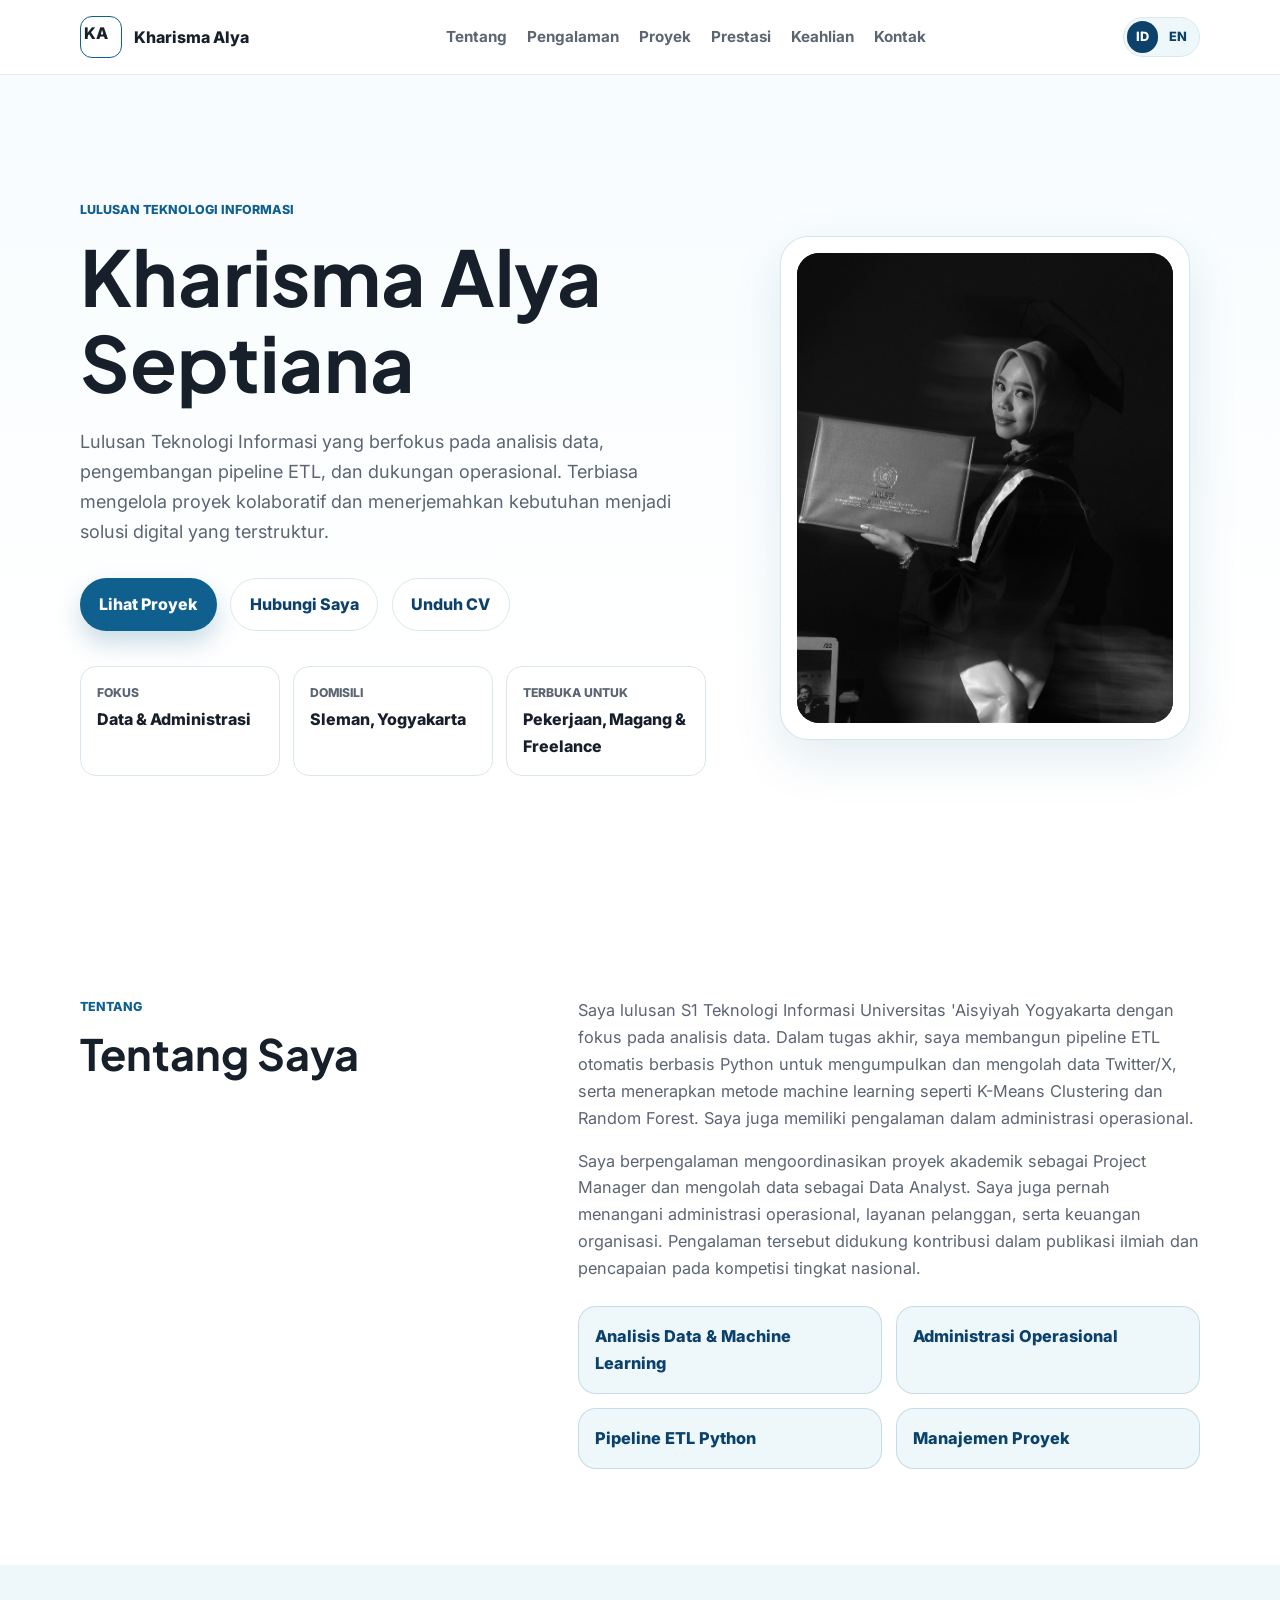
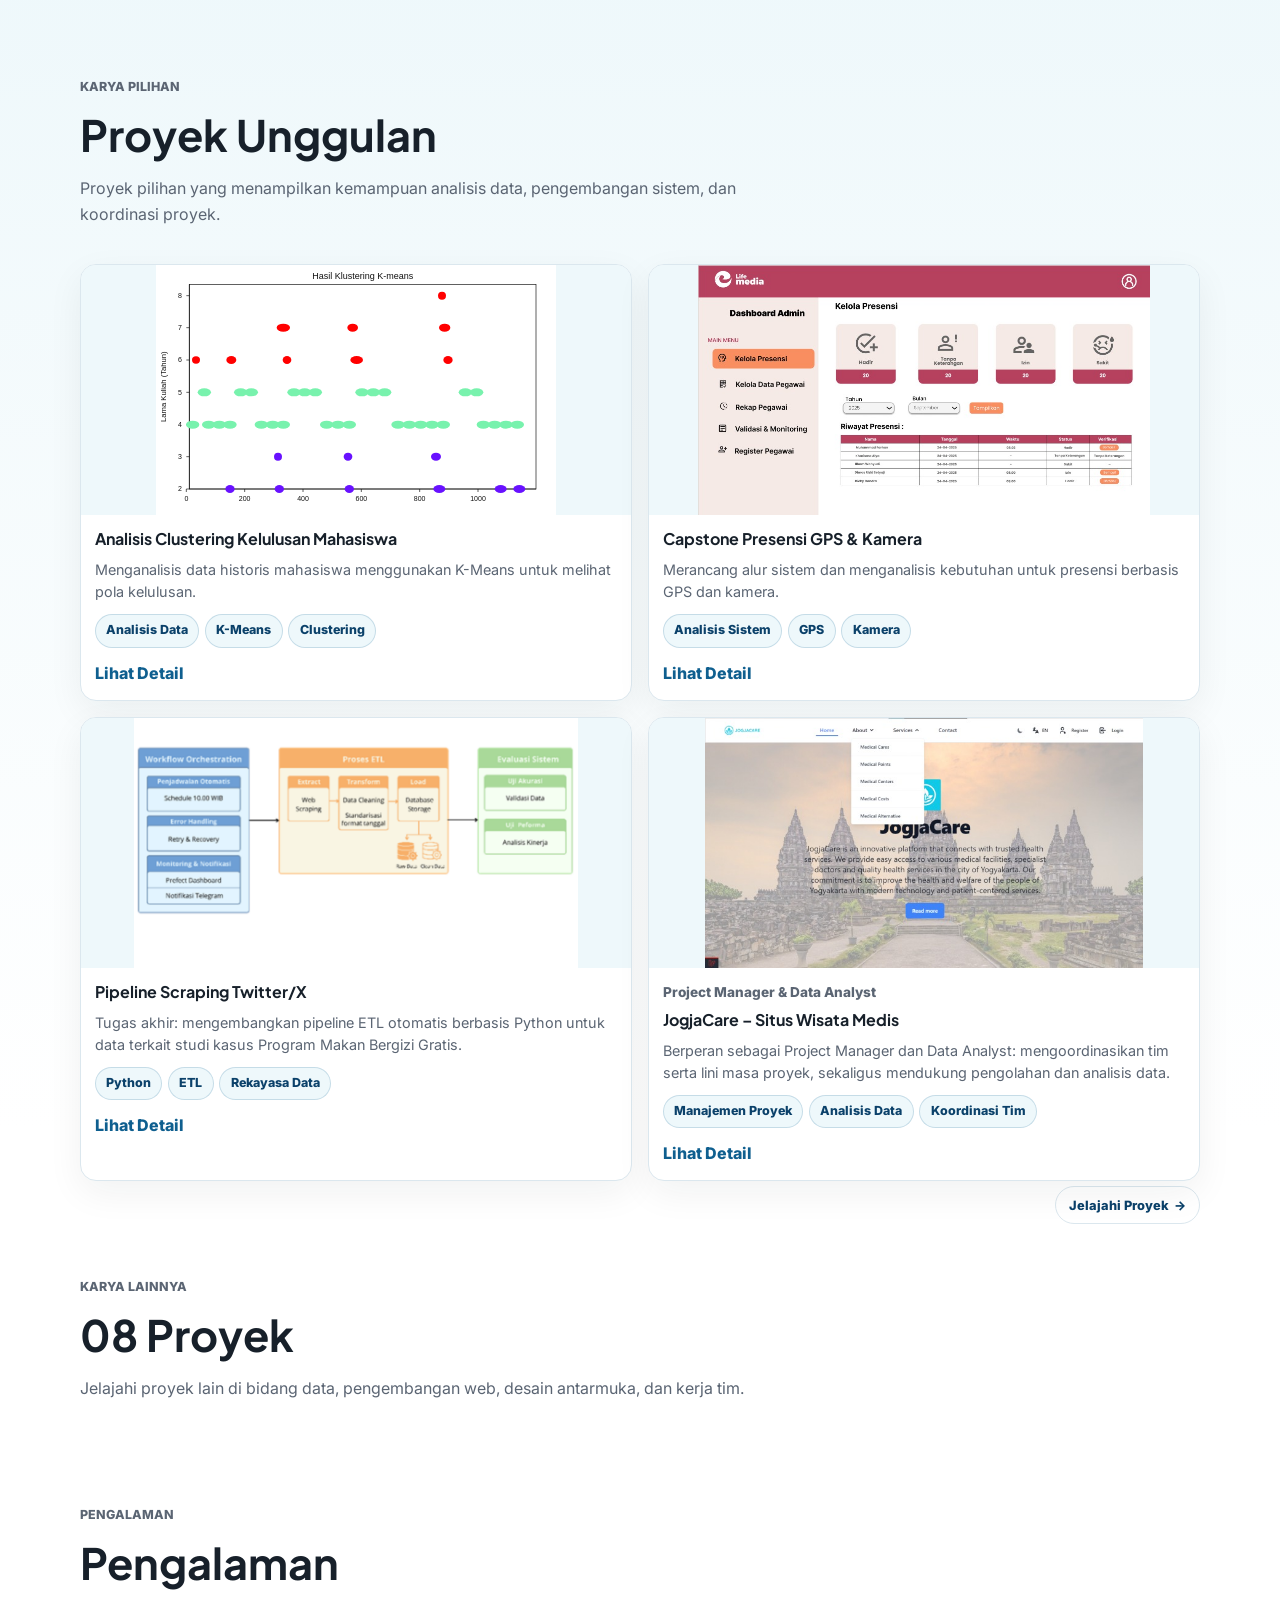
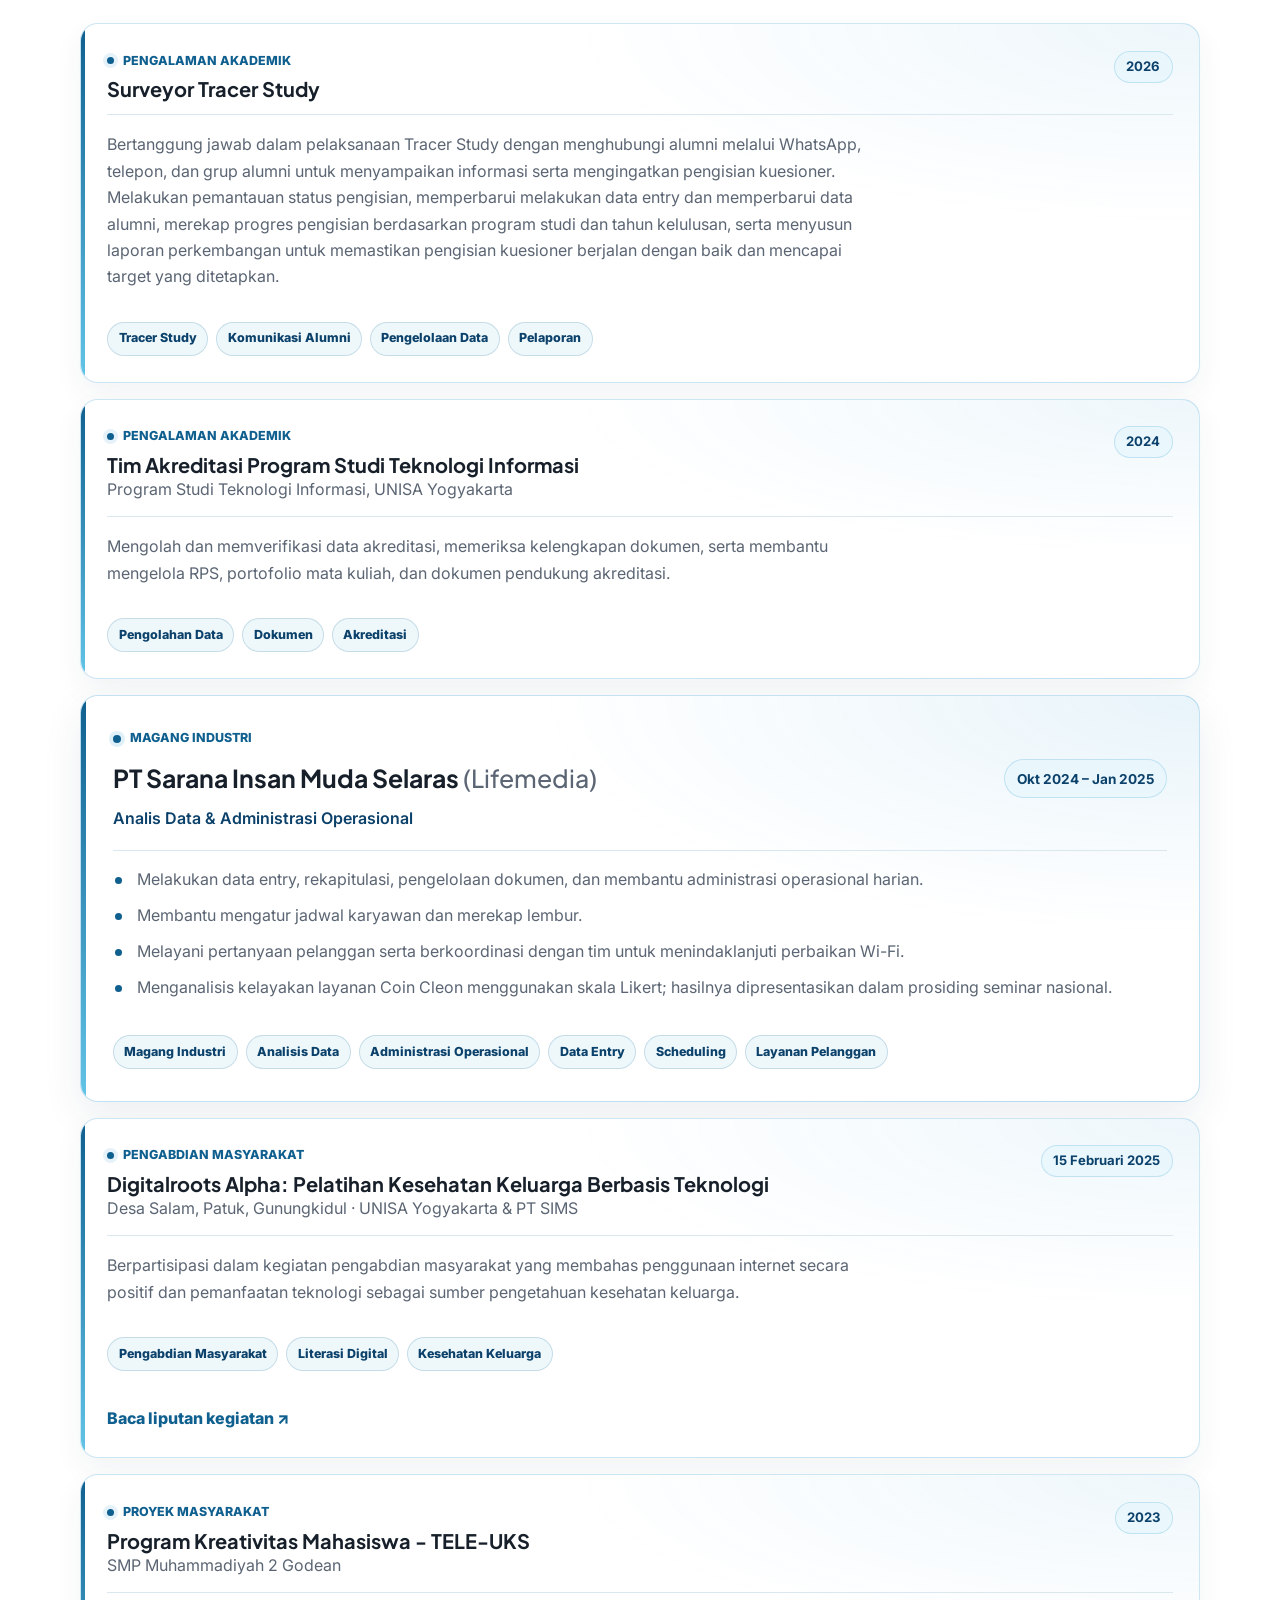
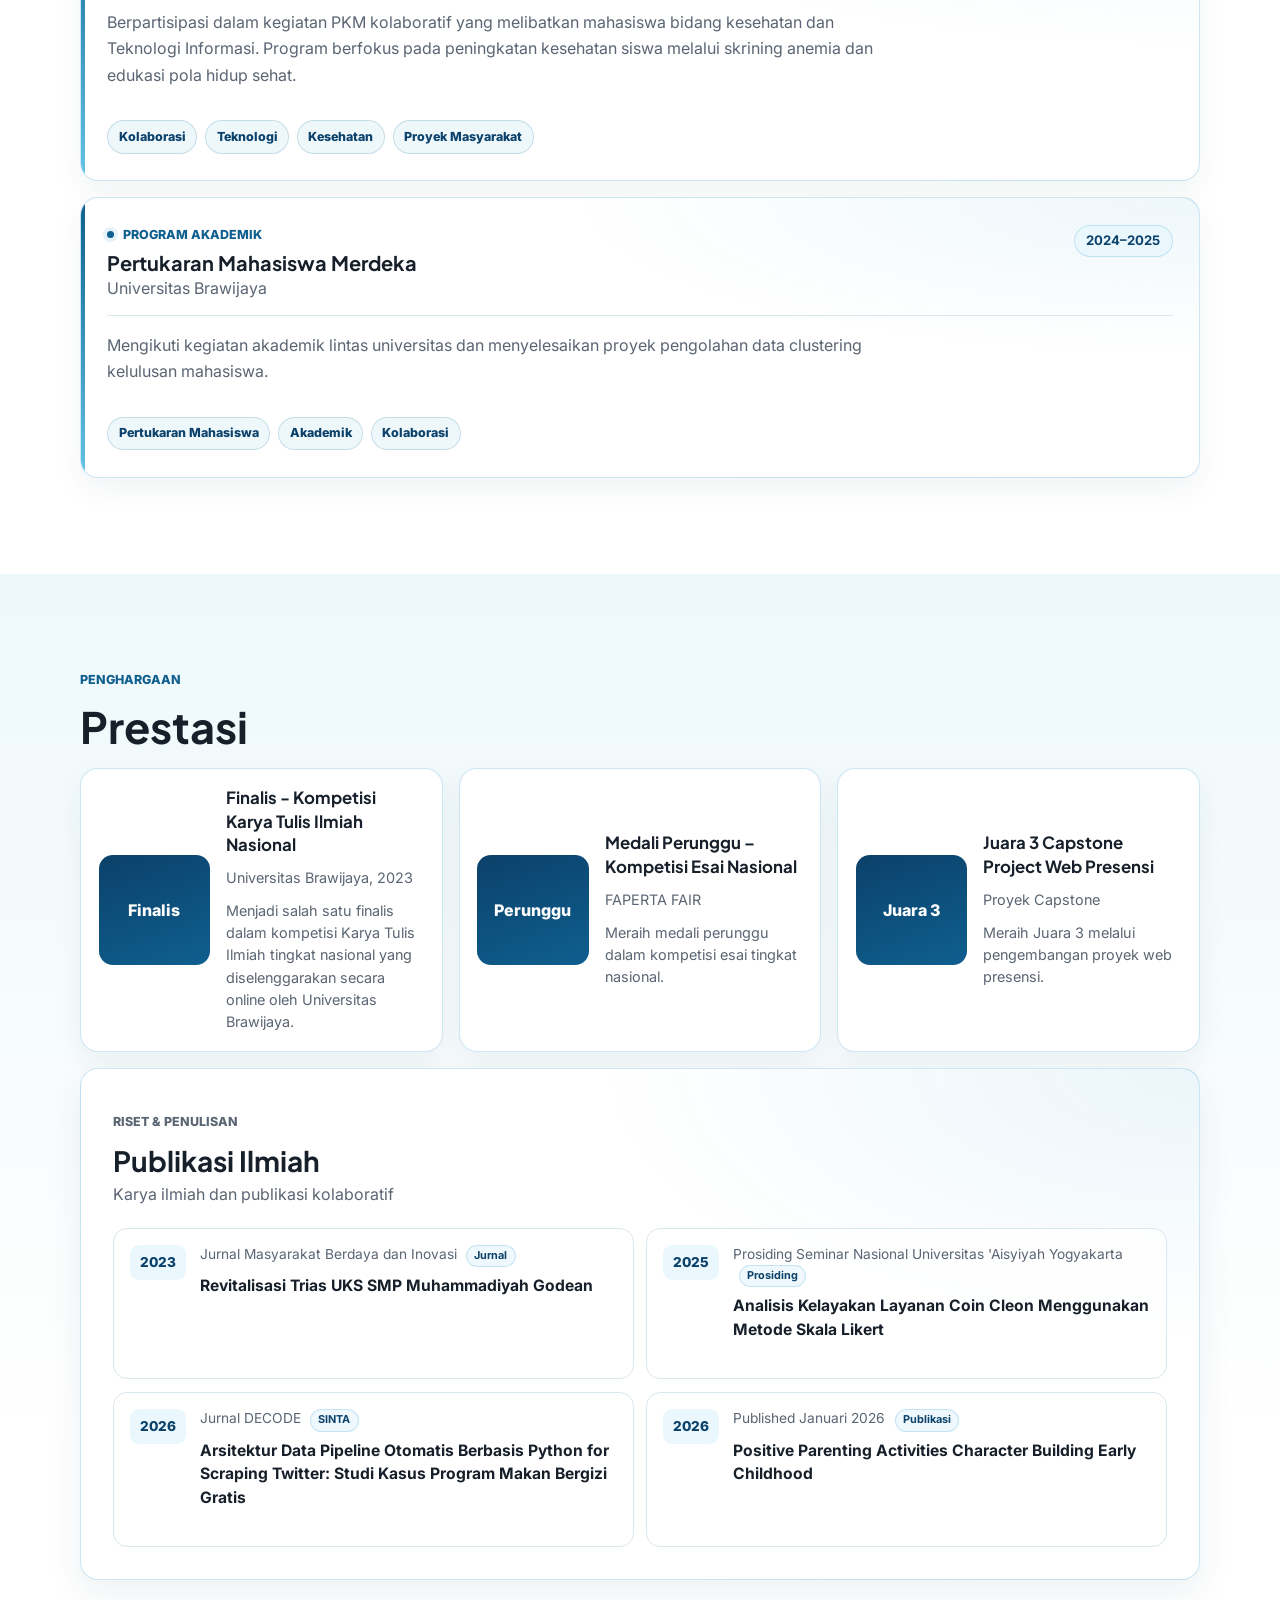
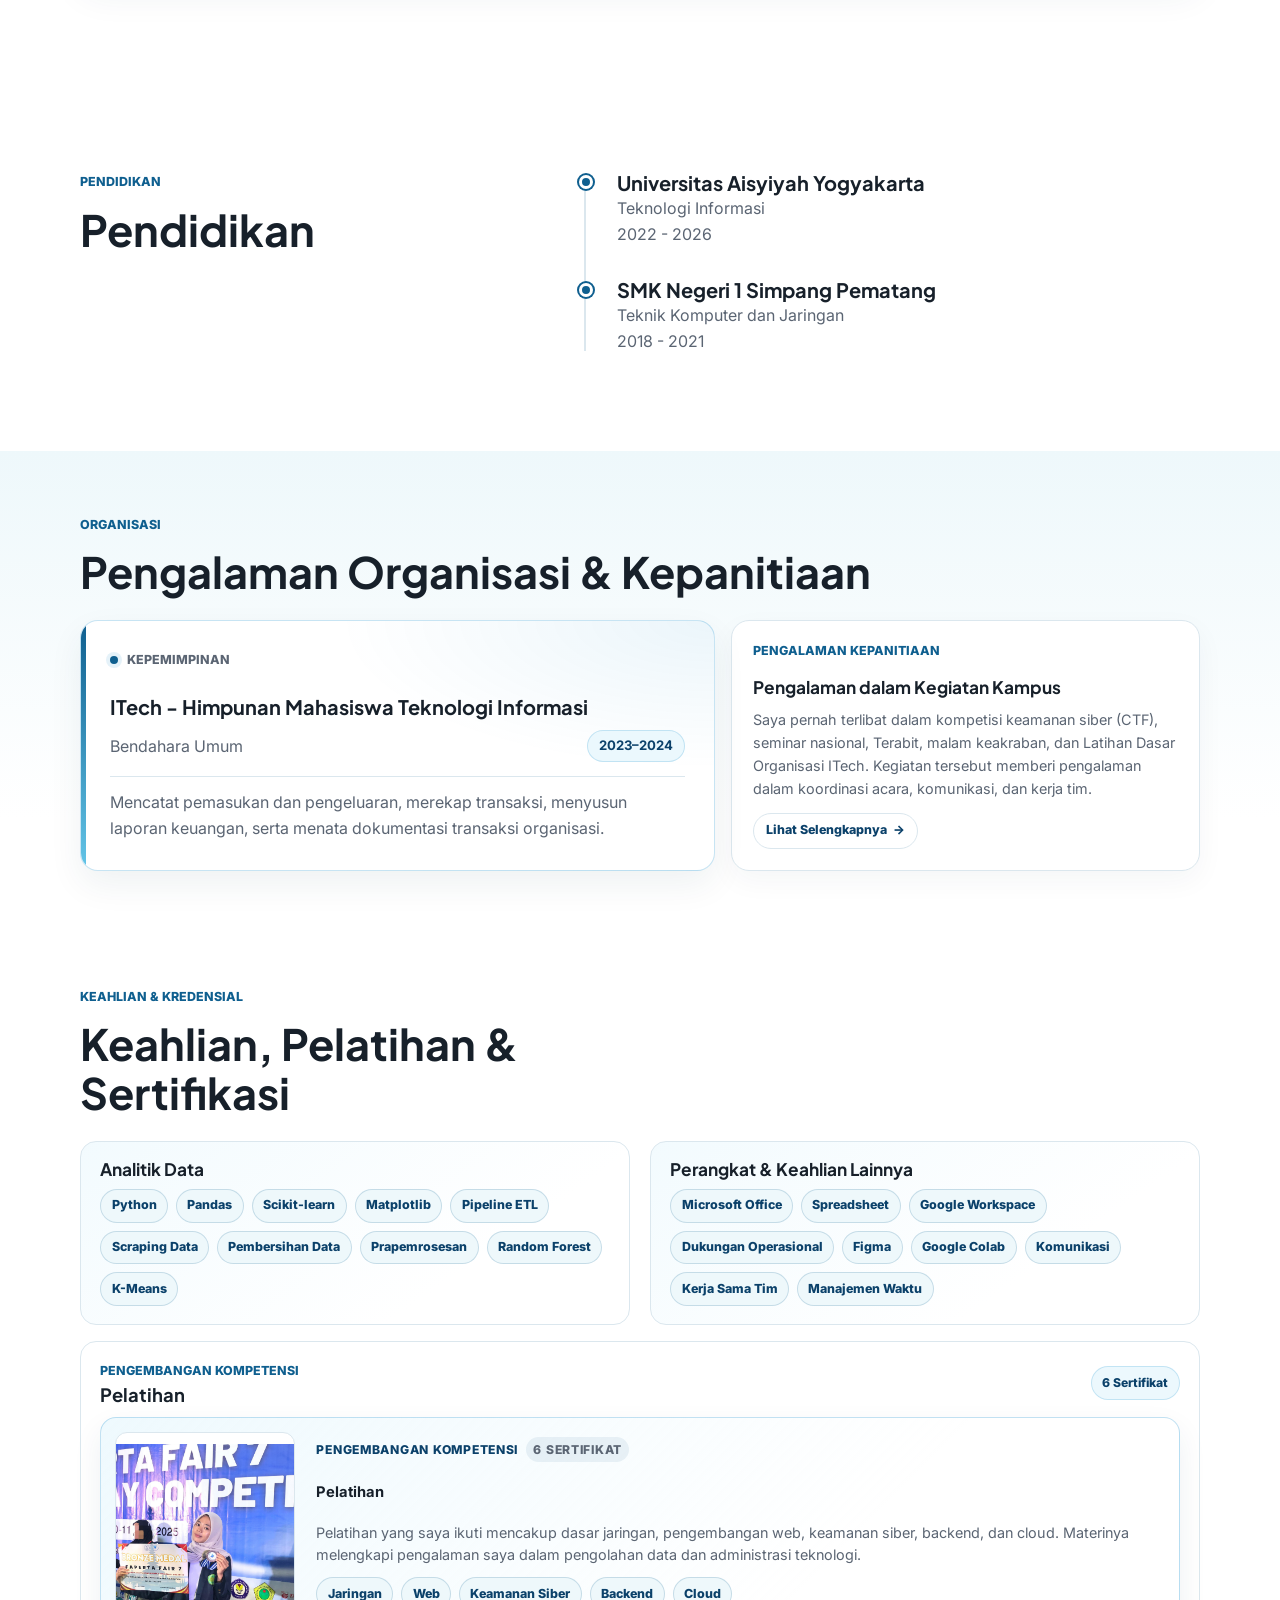
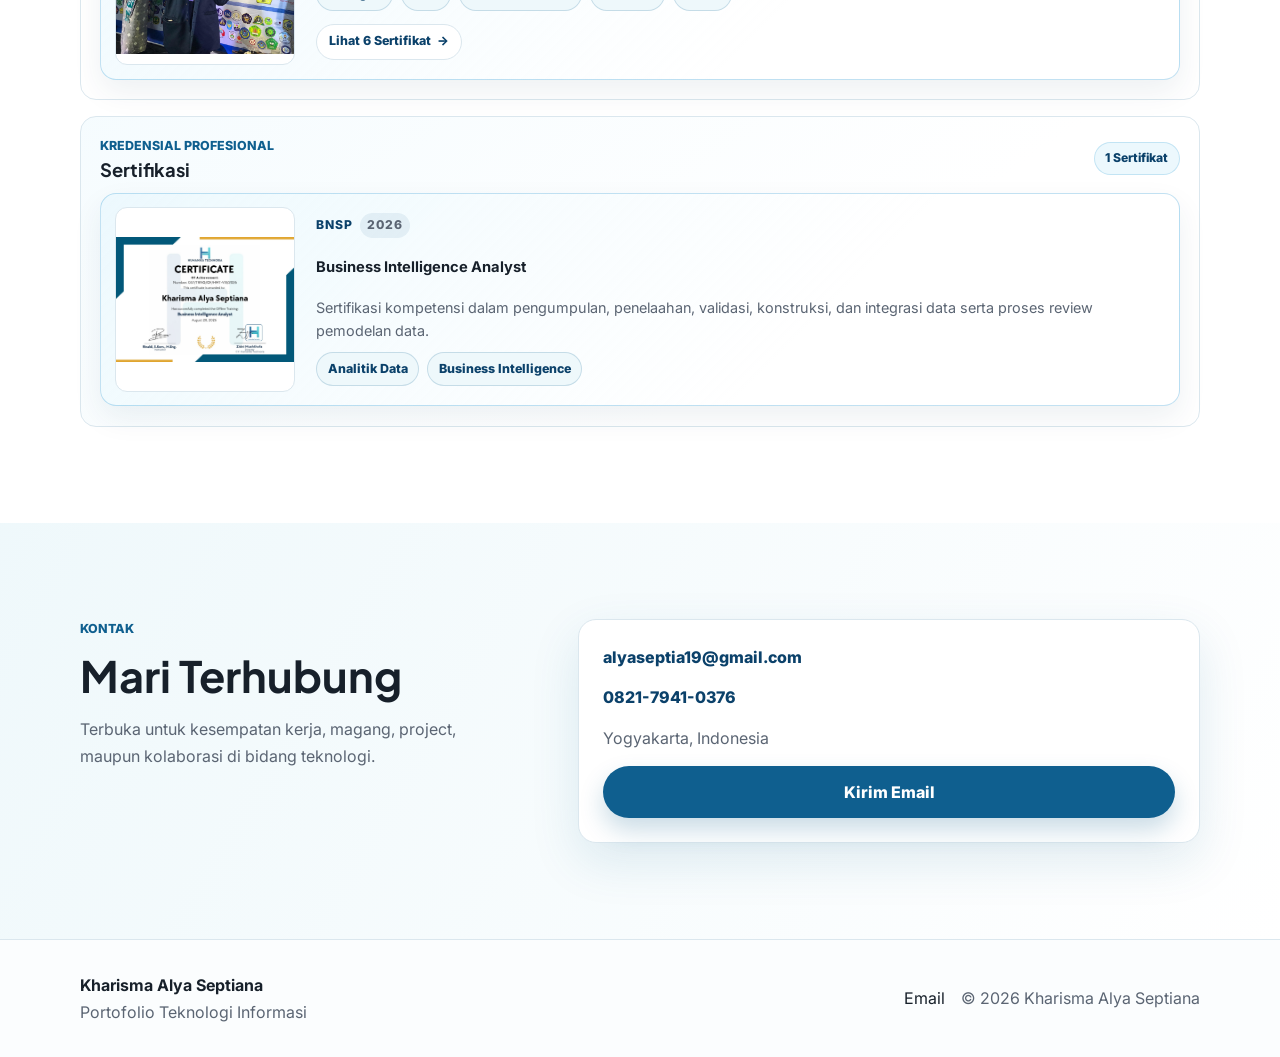
==== commit 140c87af: "Restore compact project and committee sections" ====
--- a/index.html
+++ b/index.html
@@ -24,7 +24,7 @@
       href="https://fonts.googleapis.com/css2?family=Inter:wght@400;500;600;700;800&family=Plus+Jakarta+Sans:wght@600;700;800&display=swap"
       rel="stylesheet"
     />
-    <link rel="stylesheet" href="styles.css?v=cv-notice-3" />
+    <link rel="stylesheet" href="styles.css?v=layout-restore-2" />
   </head>
   <body>
     <a class="skip-link" href="#main">Skip to content</a>
@@ -190,7 +190,7 @@
             </div>
             <a class="btn btn-ghost projects-archive-link" href="other-projects.html">Jelajahi Proyek <span aria-hidden="true">&rarr;</span></a>
           </div>
-          <div class="project-carousel reveal" data-project-carousel>
+          <div class="project-carousel reveal" data-project-carousel hidden>
             <div class="project-carousel-controls" aria-label="Project carousel controls">
               <button class="carousel-button" type="button" data-carousel-prev aria-label="Scroll projects left" disabled>&lsaquo;</button>
               <button class="carousel-button" type="button" data-carousel-next aria-label="Scroll projects right">&rsaquo;</button>
@@ -476,8 +476,8 @@
       <section class="section section-soft org-section" id="organization">
         <div class="wrap org-grid">
           <div class="section-heading reveal">
-            <p class="eyebrow">Organization</p>
-            <h2>Organization & Committee Experience</h2>
+            <p class="eyebrow">Organisasi</p>
+            <h2>Pengalaman Organisasi &amp; Kepanitiaan</h2>
           </div>
           <div class="org-content reveal">
             <article class="experience-card org-leadership-card">
@@ -488,11 +488,16 @@
                 <span class="experience-period">2023–2024</span>
               </div>
               <p class="org-description">
-                Menyusun anggaran tahunan dan laporan keuangan berkala, serta
-                menjaga kerapian dan kelengkapan dokumen transaksi organisasi.
-              </p>
-            </article>
-            <div class="committee-news">
+                Mencatat pemasukan dan pengeluaran, merekap transaksi, menyusun laporan keuangan, serta menata dokumentasi transaksi organisasi.
+              </p>
+            </article>
+            <article class="committee-summary">
+              <p class="eyebrow">Pengalaman Kepanitiaan</p>
+              <h3>Pengalaman dalam Kegiatan Kampus</h3>
+              <p>Saya pernah terlibat dalam kompetisi keamanan siber (CTF), seminar nasional, Terabit, malam keakraban, dan Latihan Dasar Organisasi ITech. Kegiatan tersebut memberi pengalaman dalam koordinasi acara, komunikasi, dan kerja tim.</p>
+              <a class="btn btn-ghost committee-more-link" href="committee.html">Lihat Selengkapnya <span aria-hidden="true">&rarr;</span></a>
+            </article>
+            <div class="committee-news" hidden>
               <h3>Committee Experience</h3>
               <p>Pengalaman dalam kegiatan kampus dan kepanitiaan.</p>
               <a class="btn btn-ghost committee-detail-link" href="committee.html">Lihat Selengkapnya <span aria-hidden="true">&rarr;</span></a>
--- a/styles.css
+++ b/styles.css
@@ -1701,6 +1701,11 @@
   display: none;
 }
 
+.project-carousel[hidden],
+.committee-news[hidden] {
+  display: none !important;
+}
+
 .committee-detail-link {
   min-height: 36px;
   padding: 0.4rem 0.75rem;
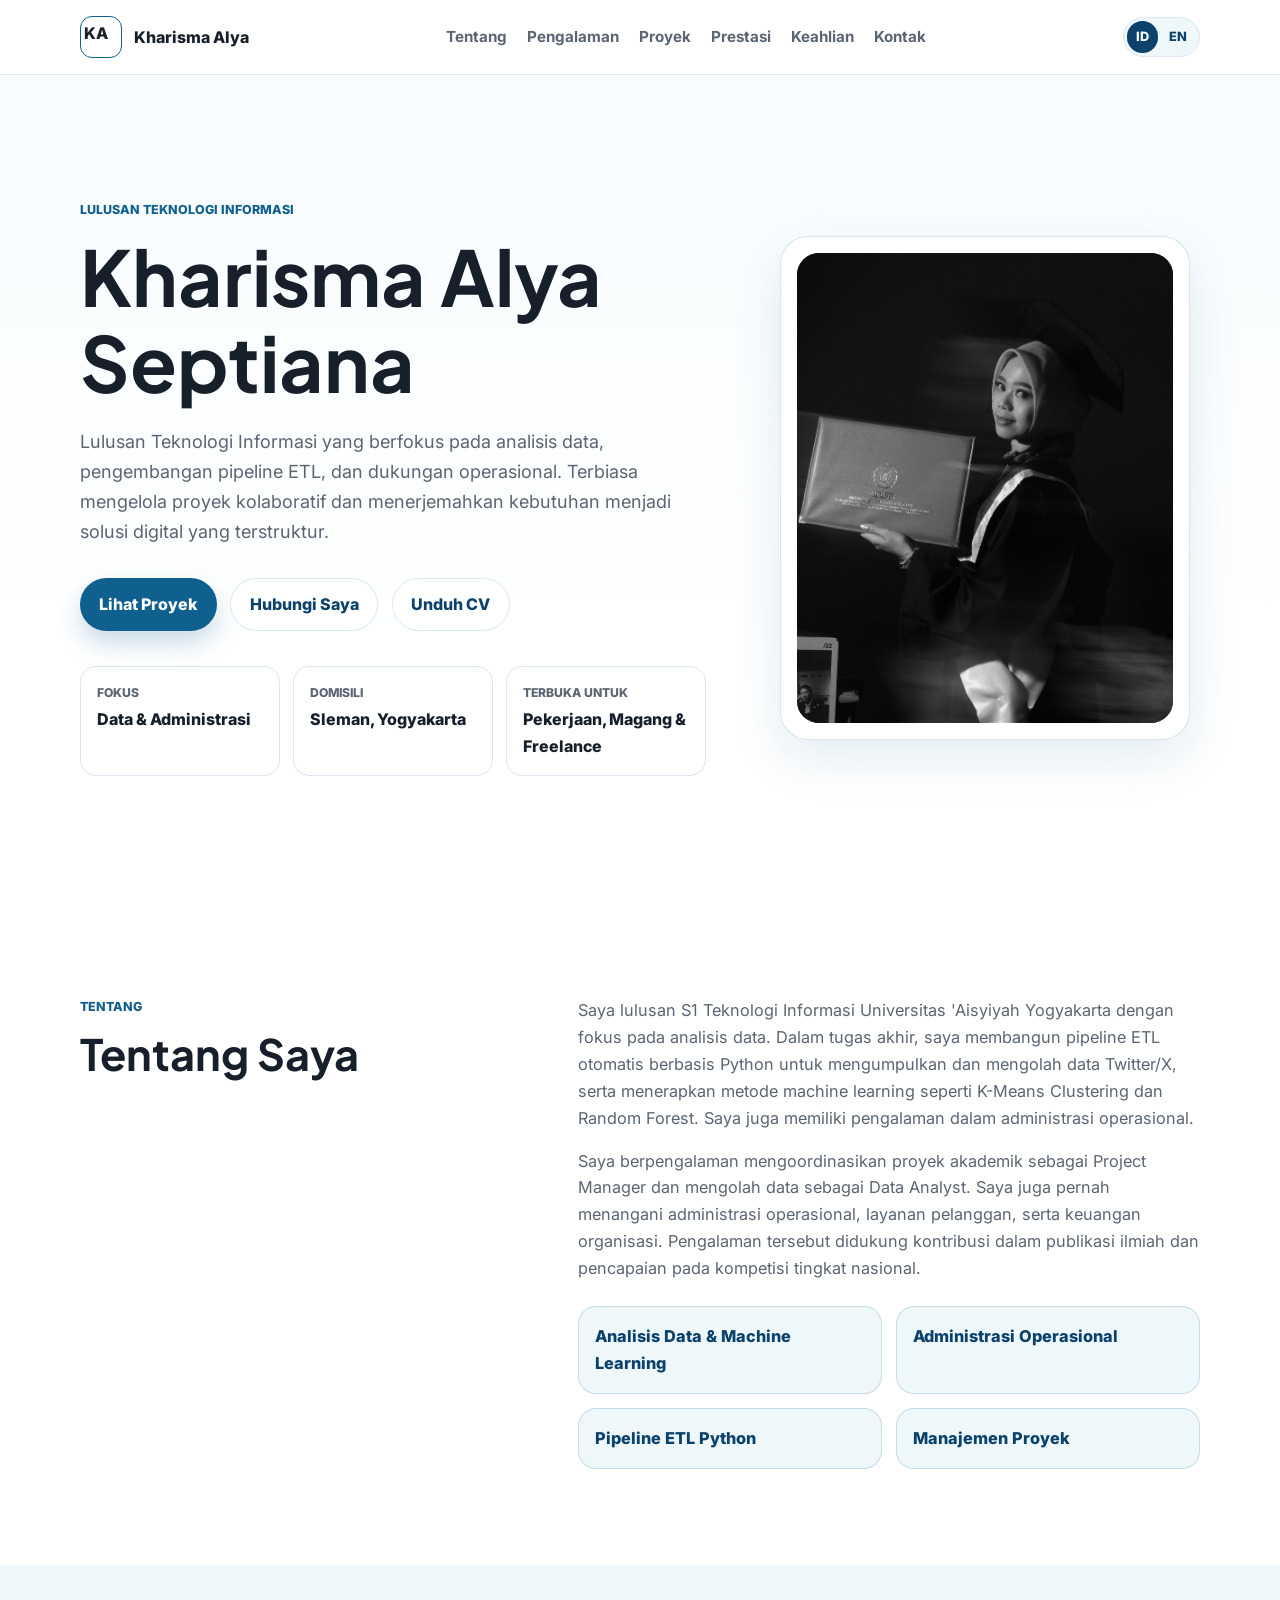
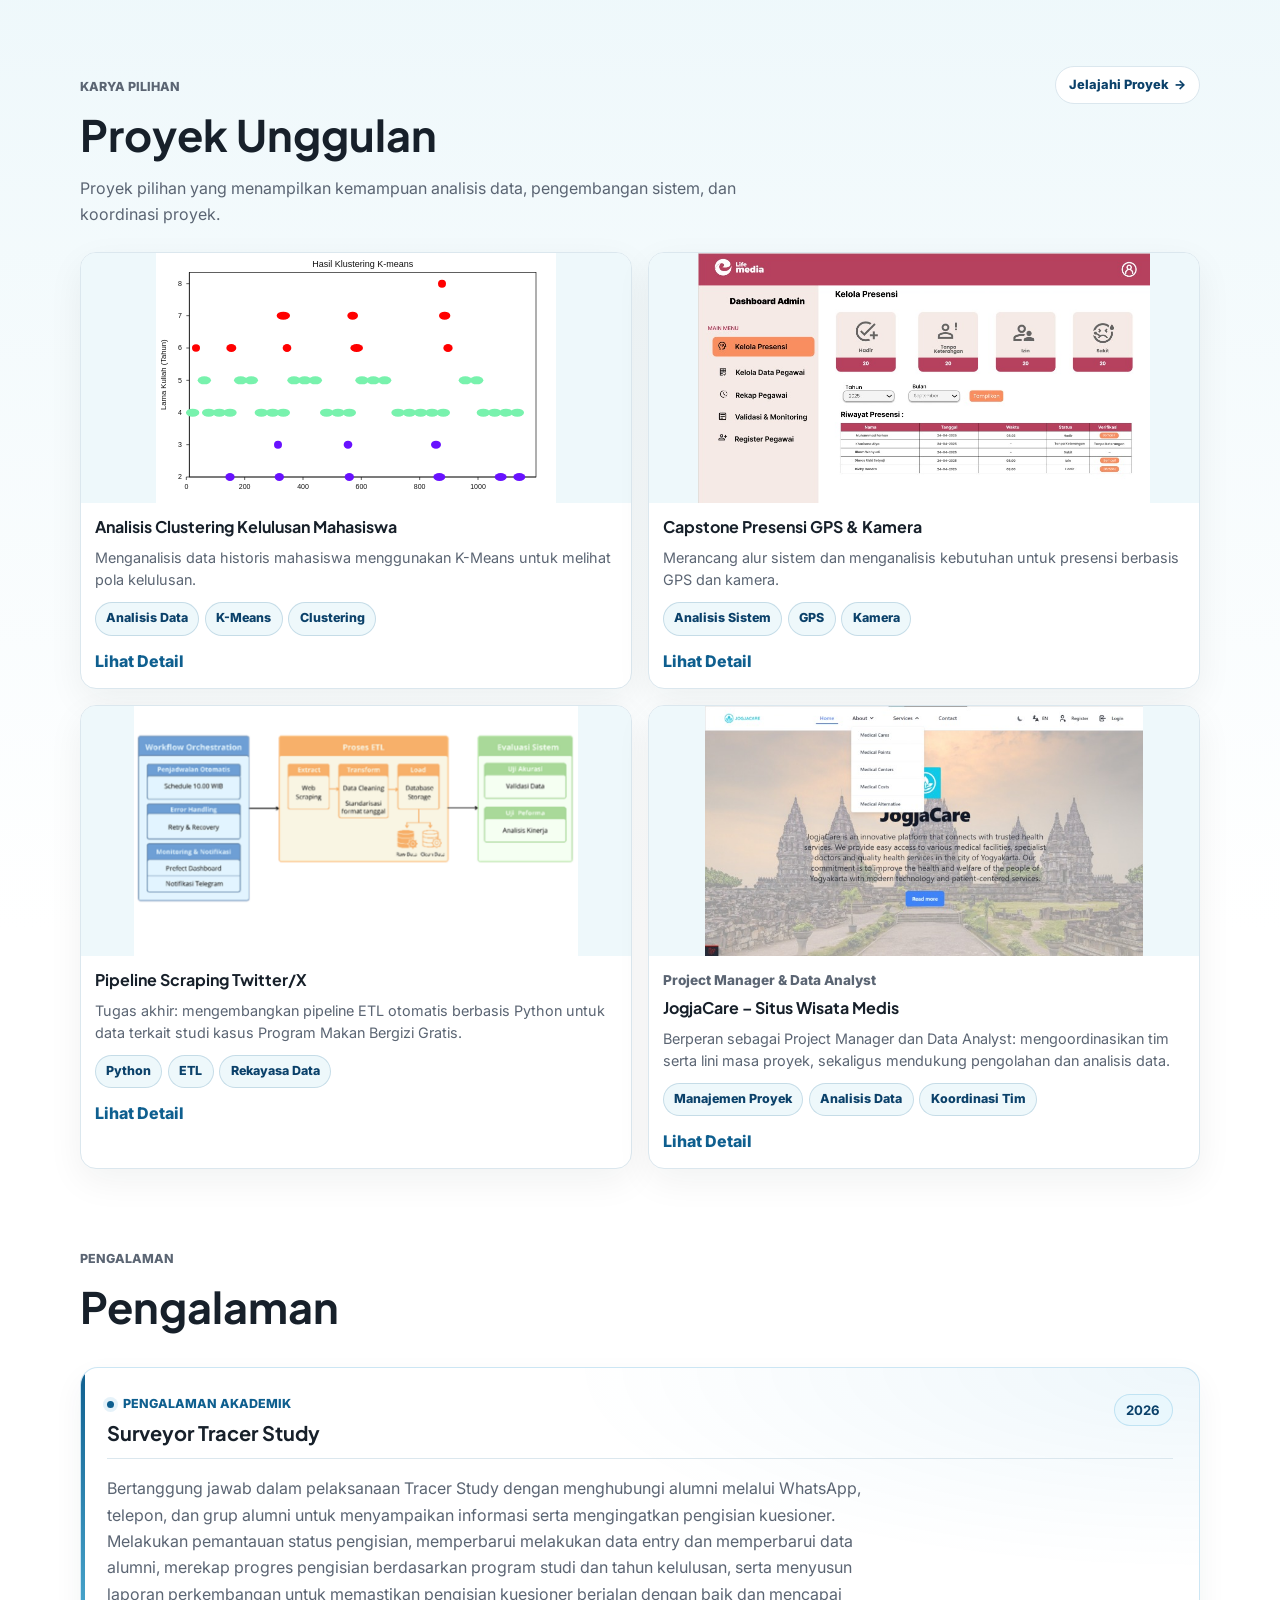
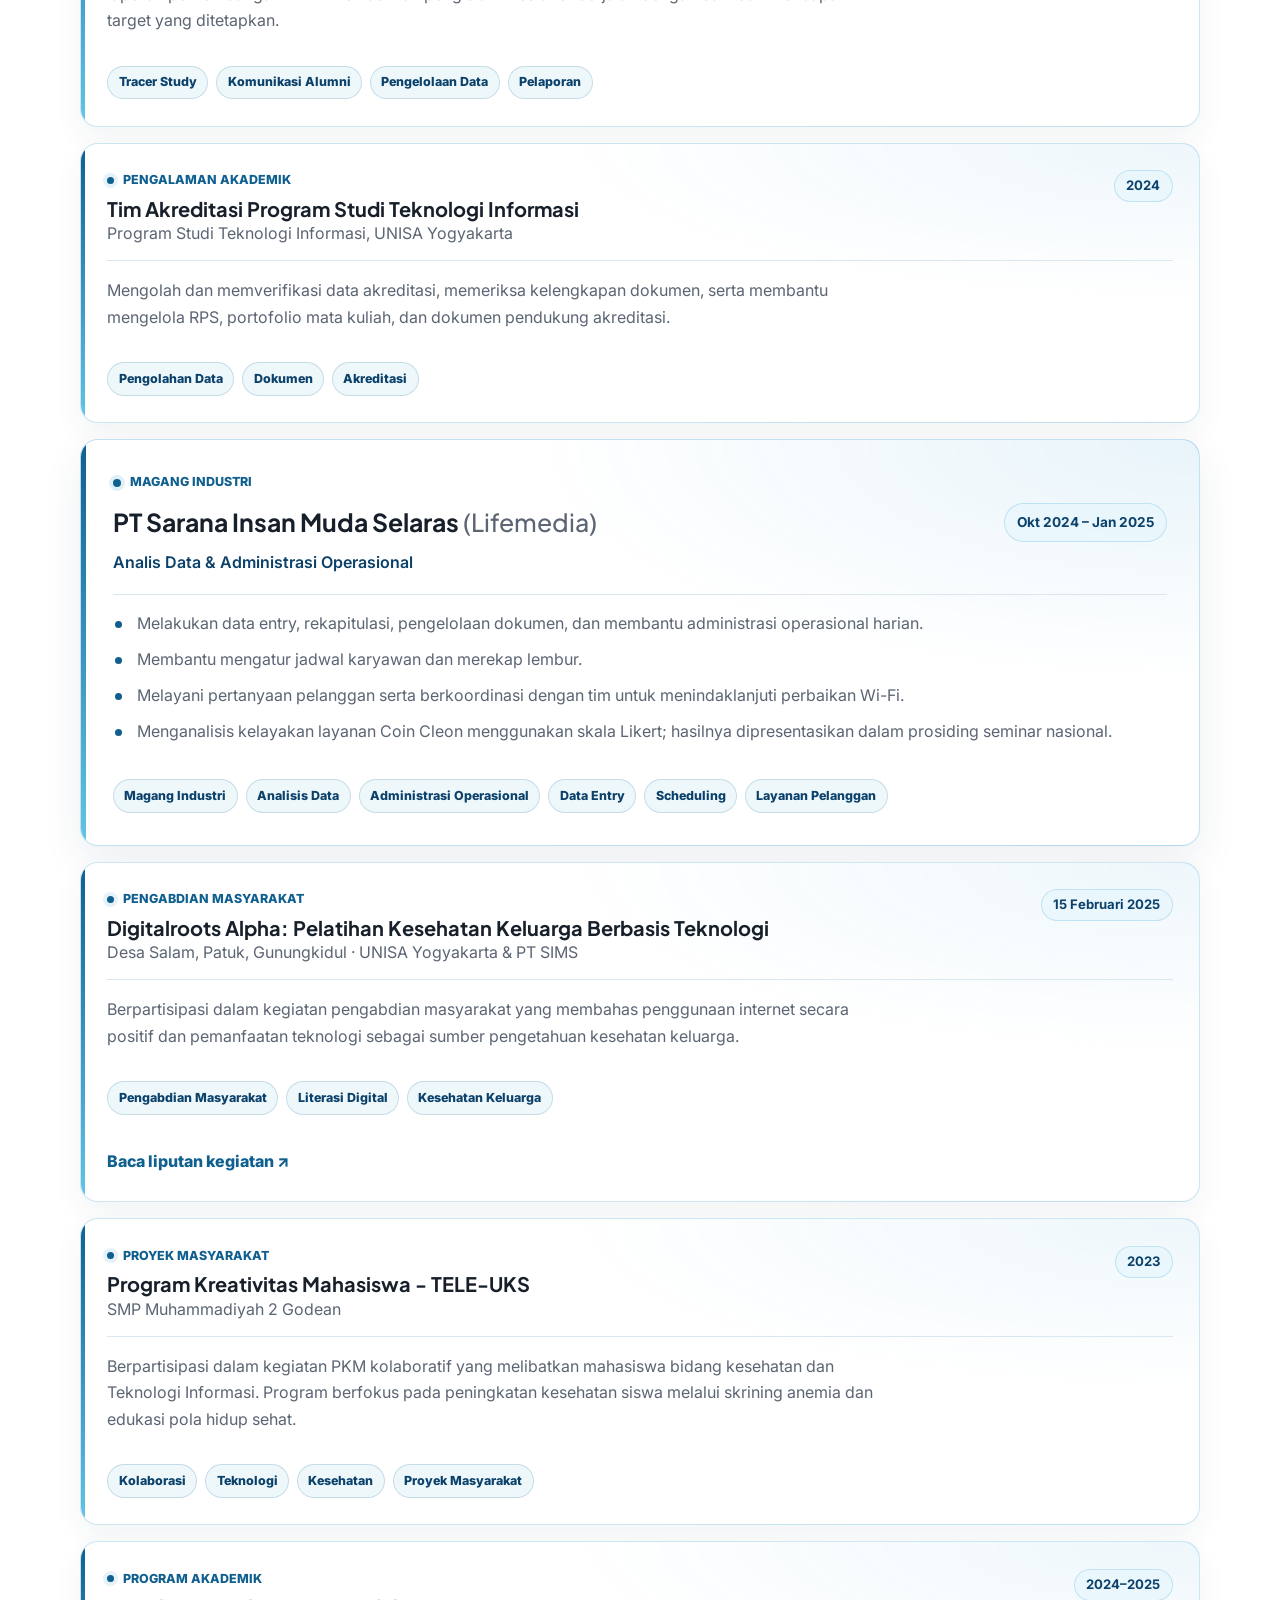
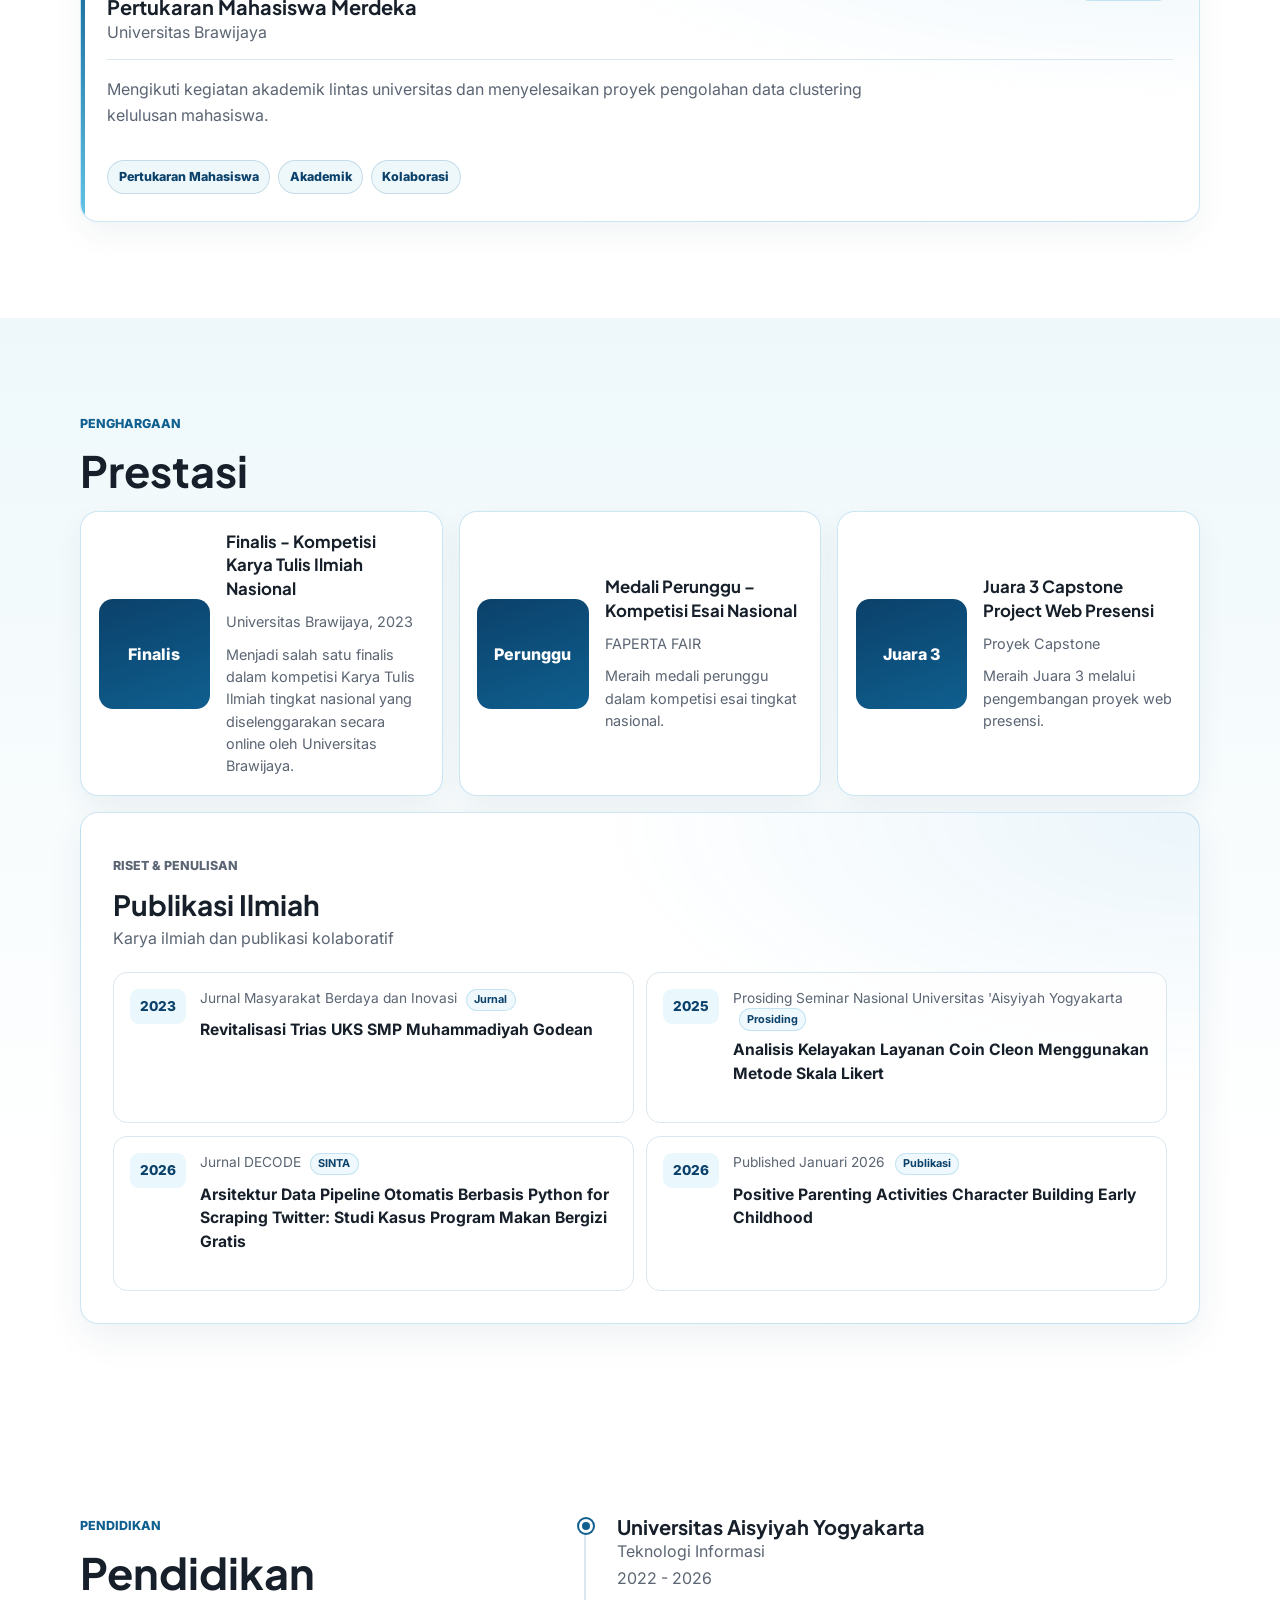
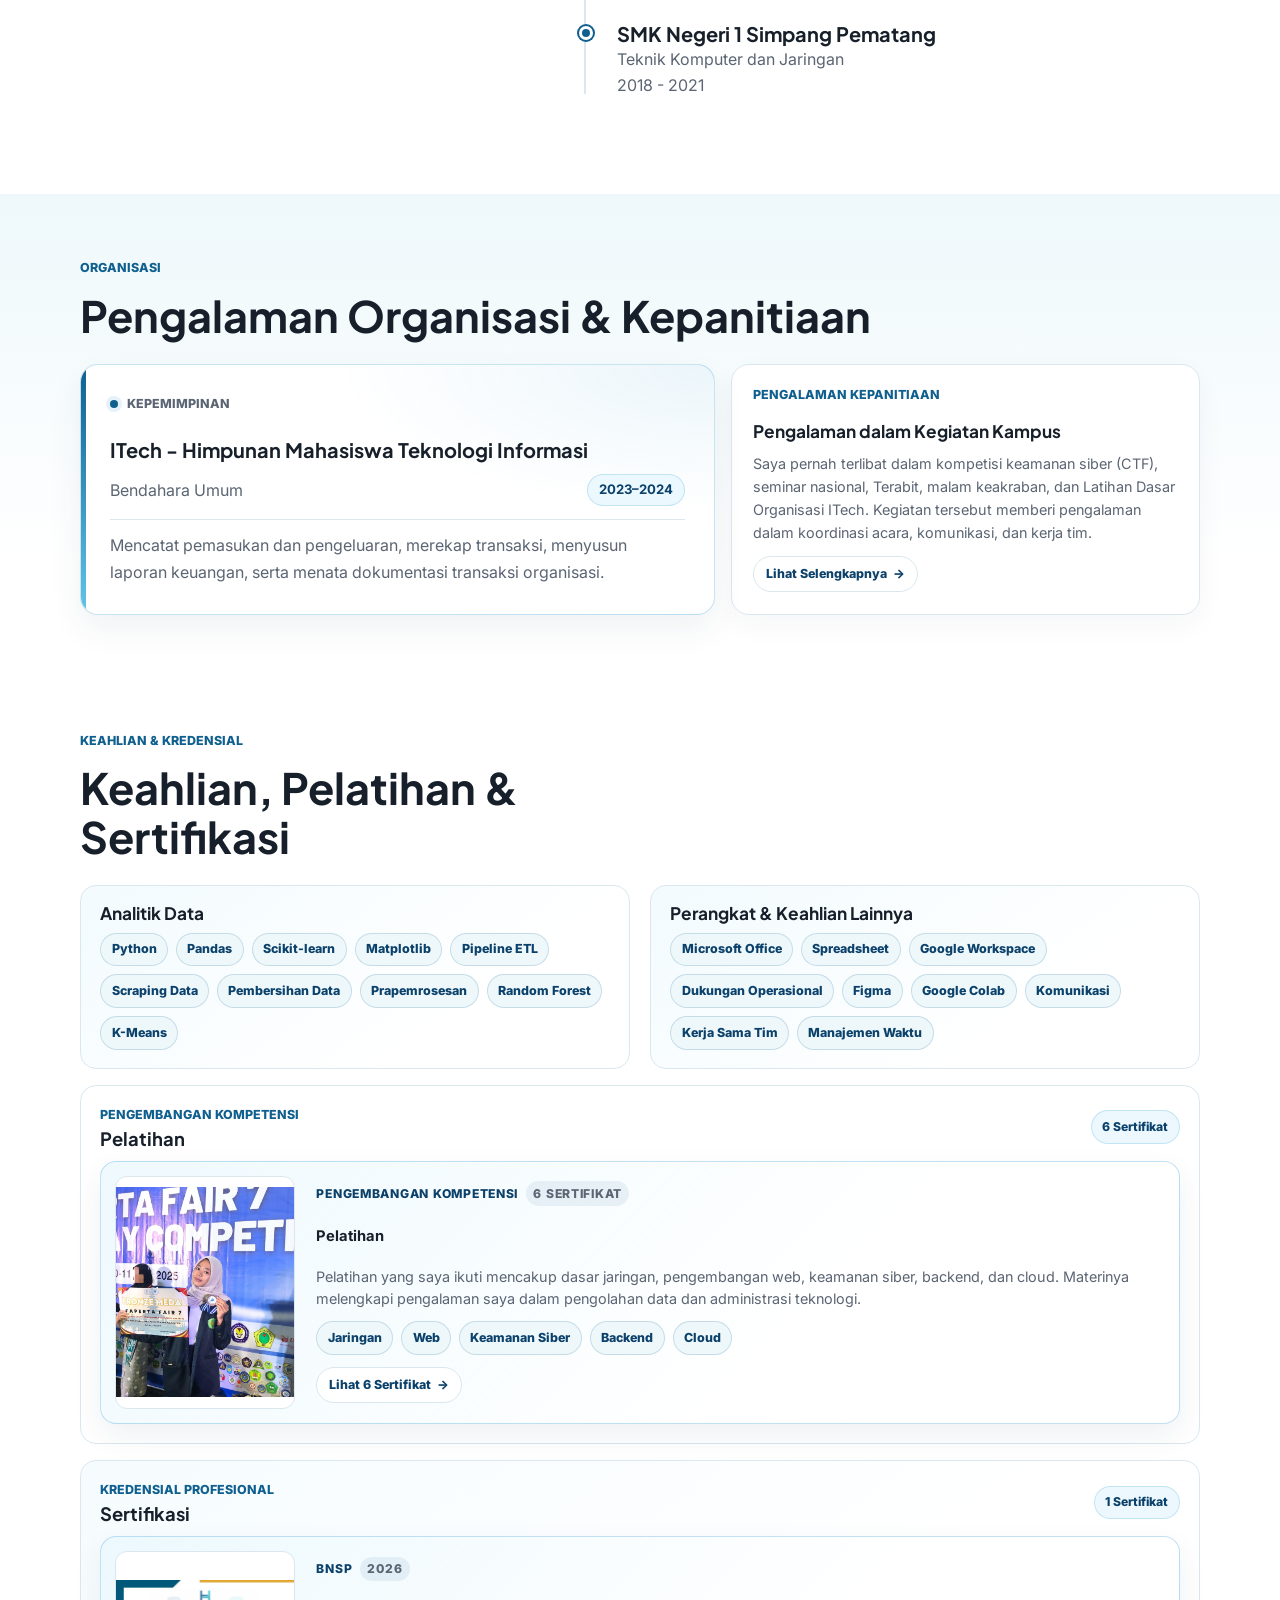
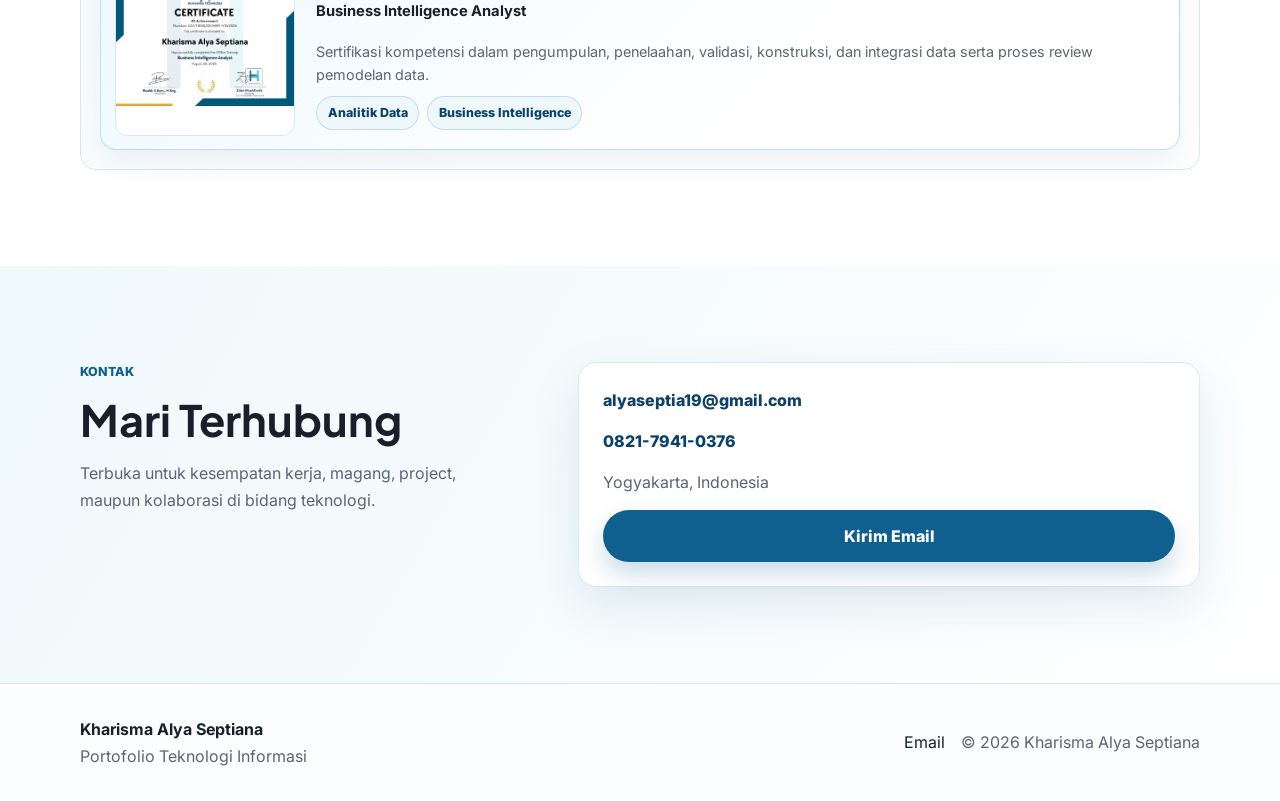
==== commit c0a082a0: "Move other projects button to section heading" ====
--- a/index.html
+++ b/index.html
@@ -148,12 +148,13 @@
 
       <section class="section section-soft projects-section" id="projects">
         <div class="wrap">
-          <div class="section-title reveal">
-            <p class="eyebrow">Karya Pilihan</p>
-            <h2>Proyek Unggulan</h2>
-            <p>
-              Proyek pilihan yang menampilkan kemampuan analisis data, pengembangan sistem, dan koordinasi proyek.
-            </p>
+          <div class="projects-heading-row">
+            <div class="section-title reveal">
+              <p class="eyebrow">Karya Pilihan</p>
+              <h2>Proyek Unggulan</h2>
+              <p>Proyek pilihan yang menampilkan kemampuan analisis data, pengembangan sistem, dan koordinasi proyek.</p>
+            </div>
+            <a class="btn btn-ghost projects-archive-link" href="other-projects.html">Jelajahi Proyek <span aria-hidden="true">&rarr;</span></a>
           </div>
           <div class="featured-grid">
             <article class="project-card featured reveal">
@@ -182,14 +183,6 @@
               </div>
             </article>
           </div>
-          <div class="projects-heading-row">
-            <div class="section-title compact reveal">
-              <p class="eyebrow">Karya Lainnya</p>
-              <h2>08 Projects</h2>
-              <p>Jelajahi proyek lain di bidang data, pengembangan web, desain antarmuka, dan kerja tim.</p>
-            </div>
-            <a class="btn btn-ghost projects-archive-link" href="other-projects.html">Jelajahi Proyek <span aria-hidden="true">&rarr;</span></a>
-          </div>
           <div class="project-carousel reveal" data-project-carousel hidden>
             <div class="project-carousel-controls" aria-label="Project carousel controls">
               <button class="carousel-button" type="button" data-carousel-prev aria-label="Scroll projects left" disabled>&lsaquo;</button>
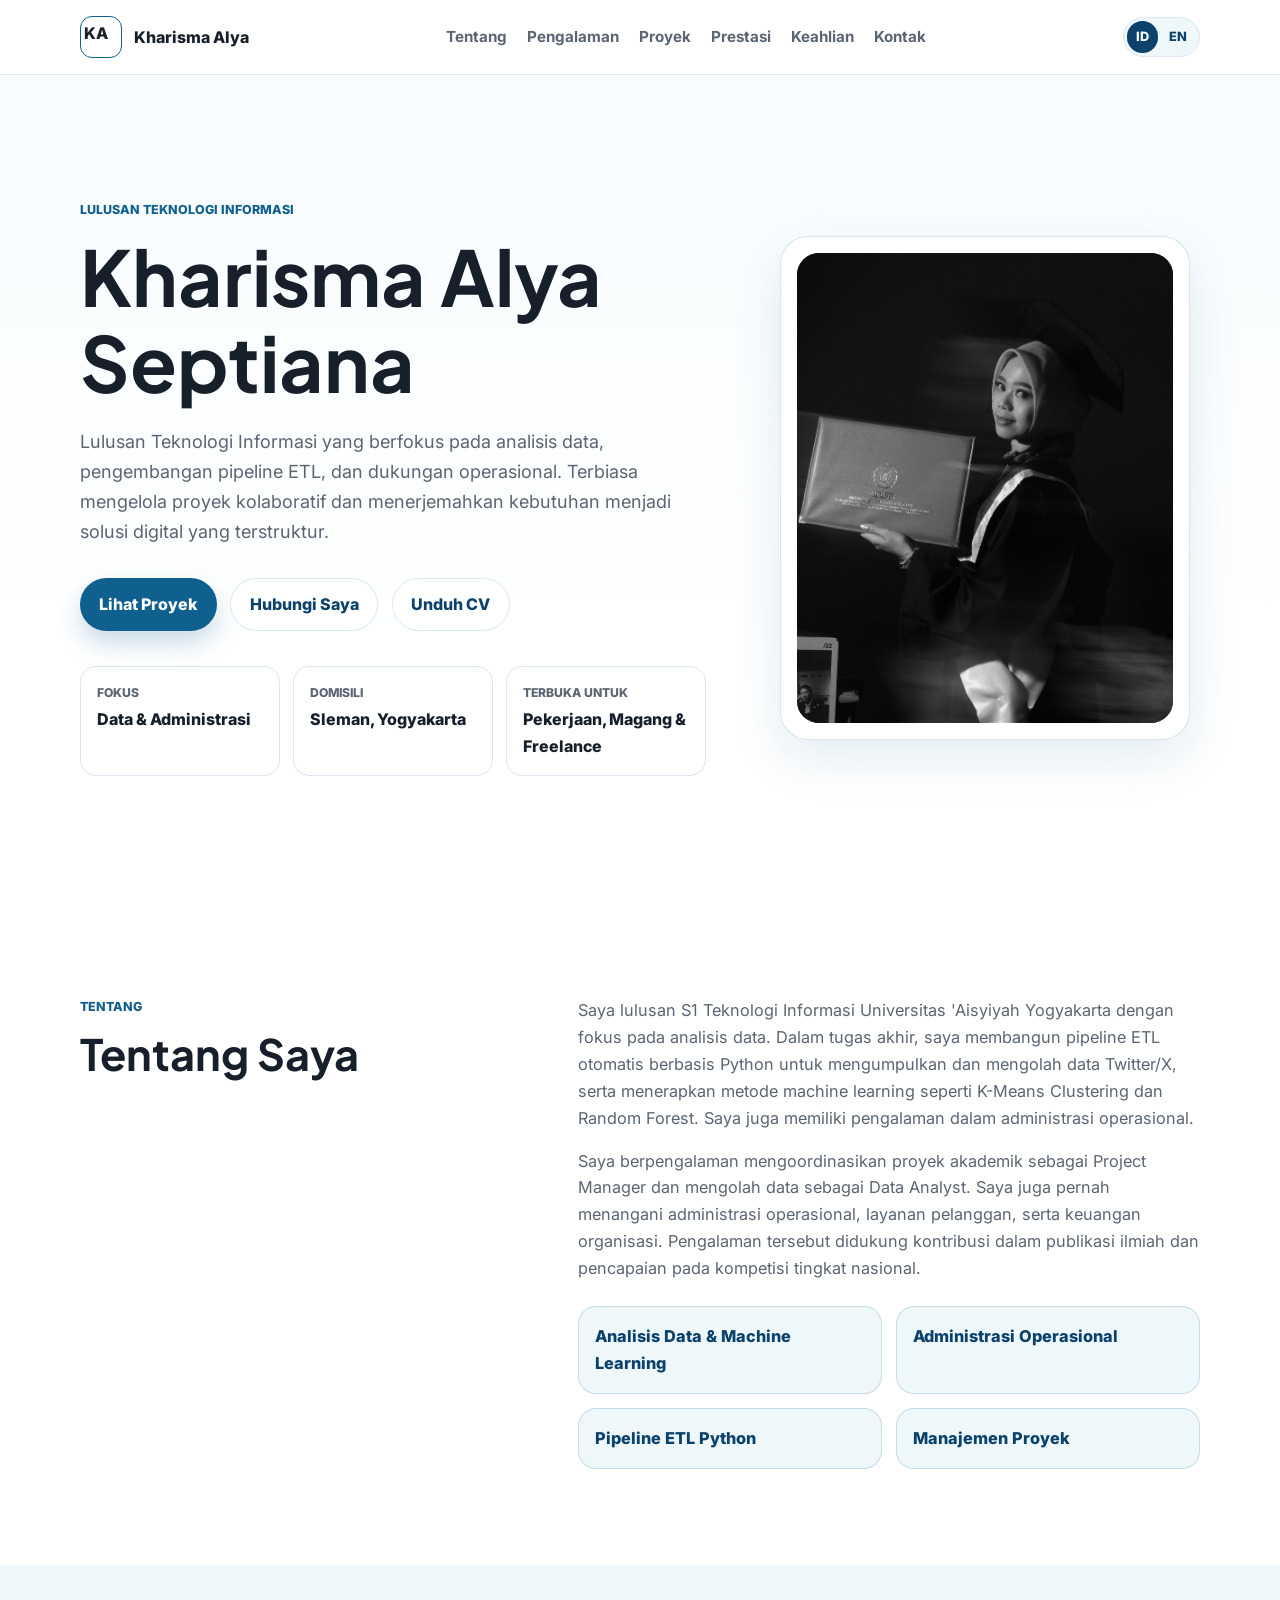
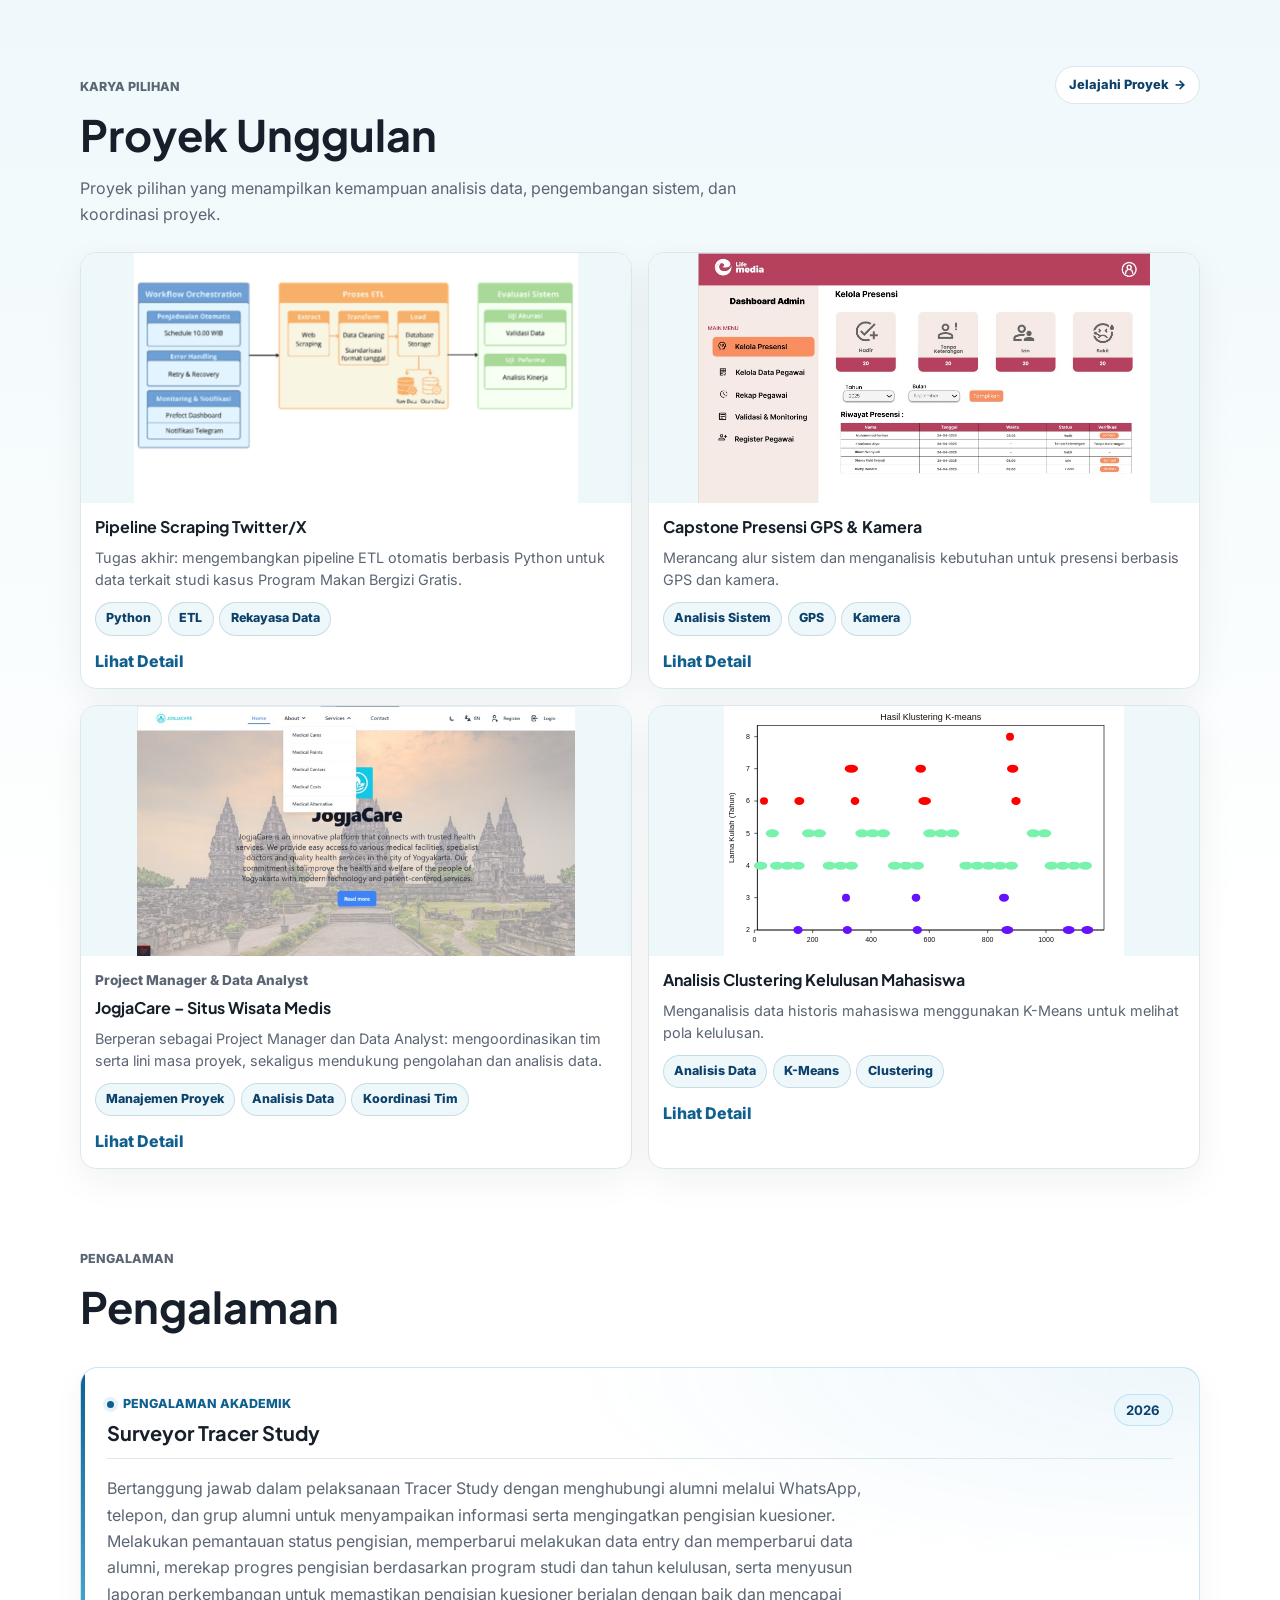
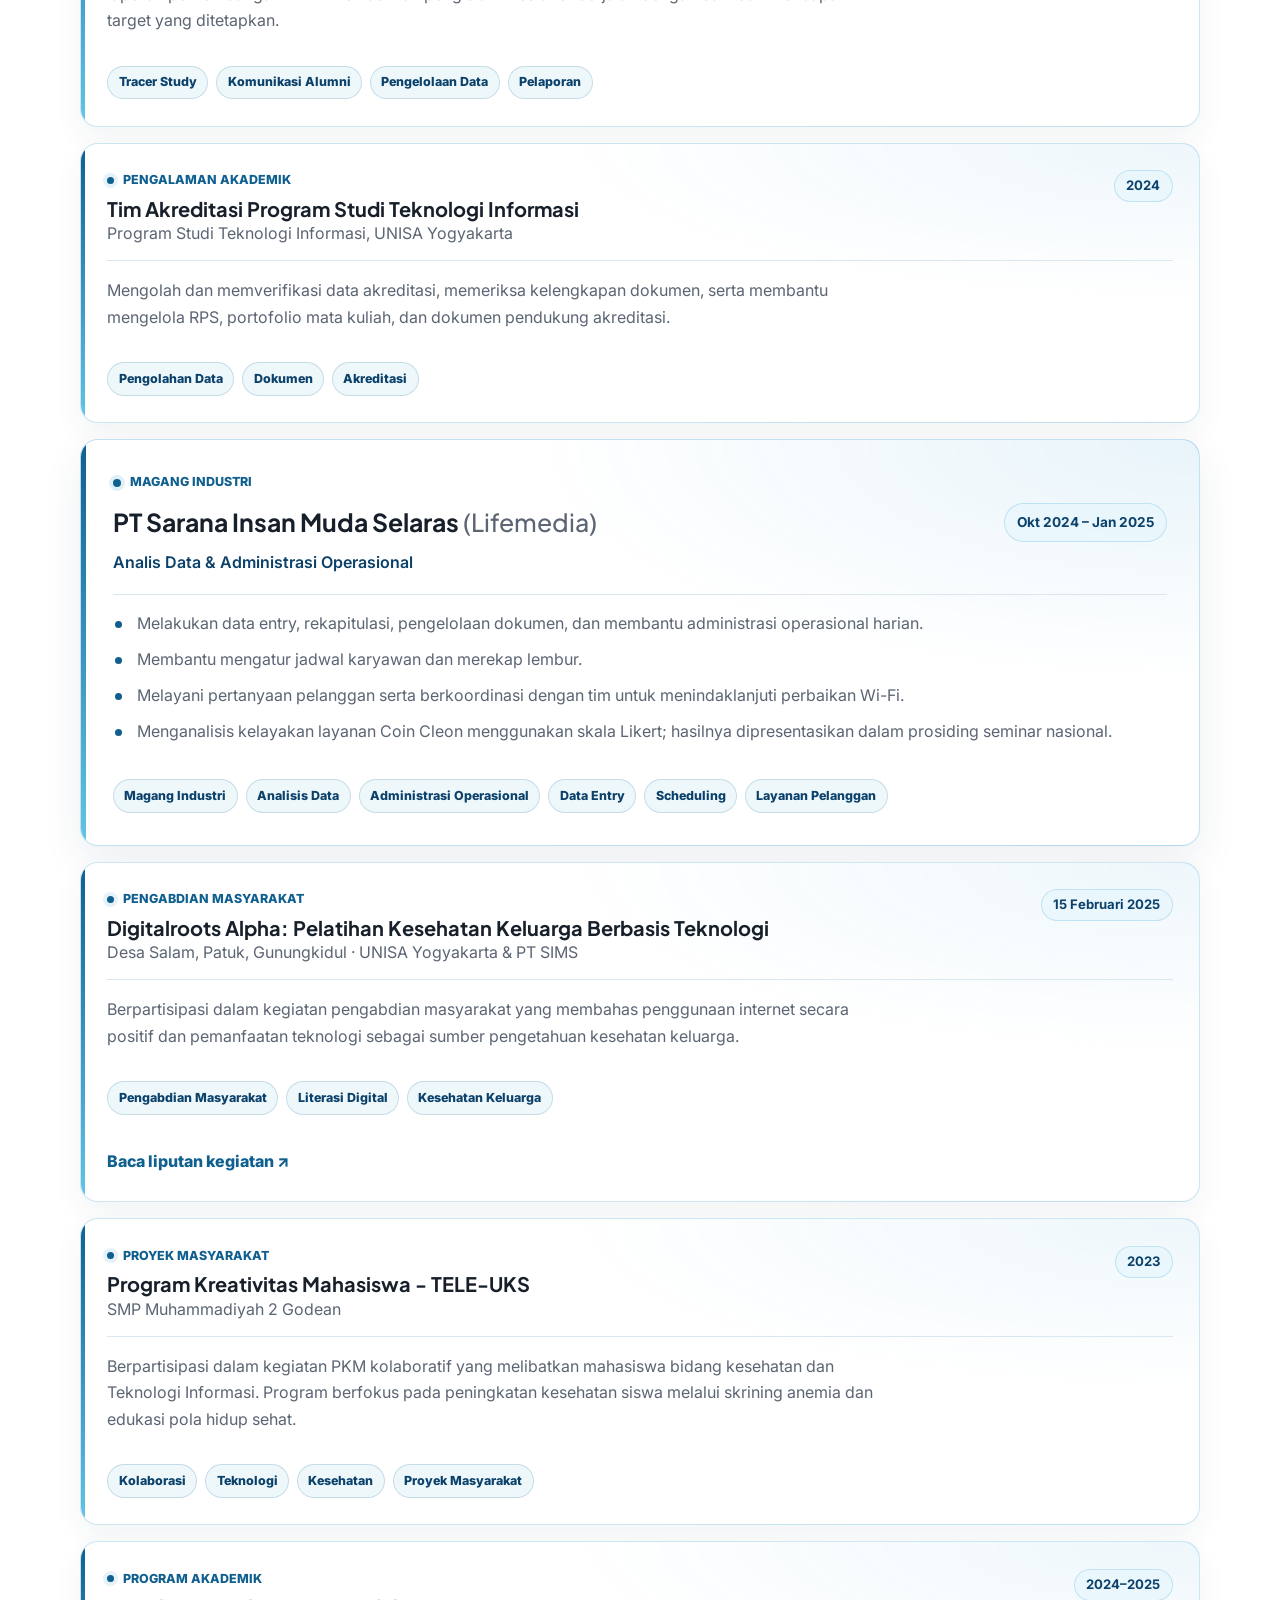
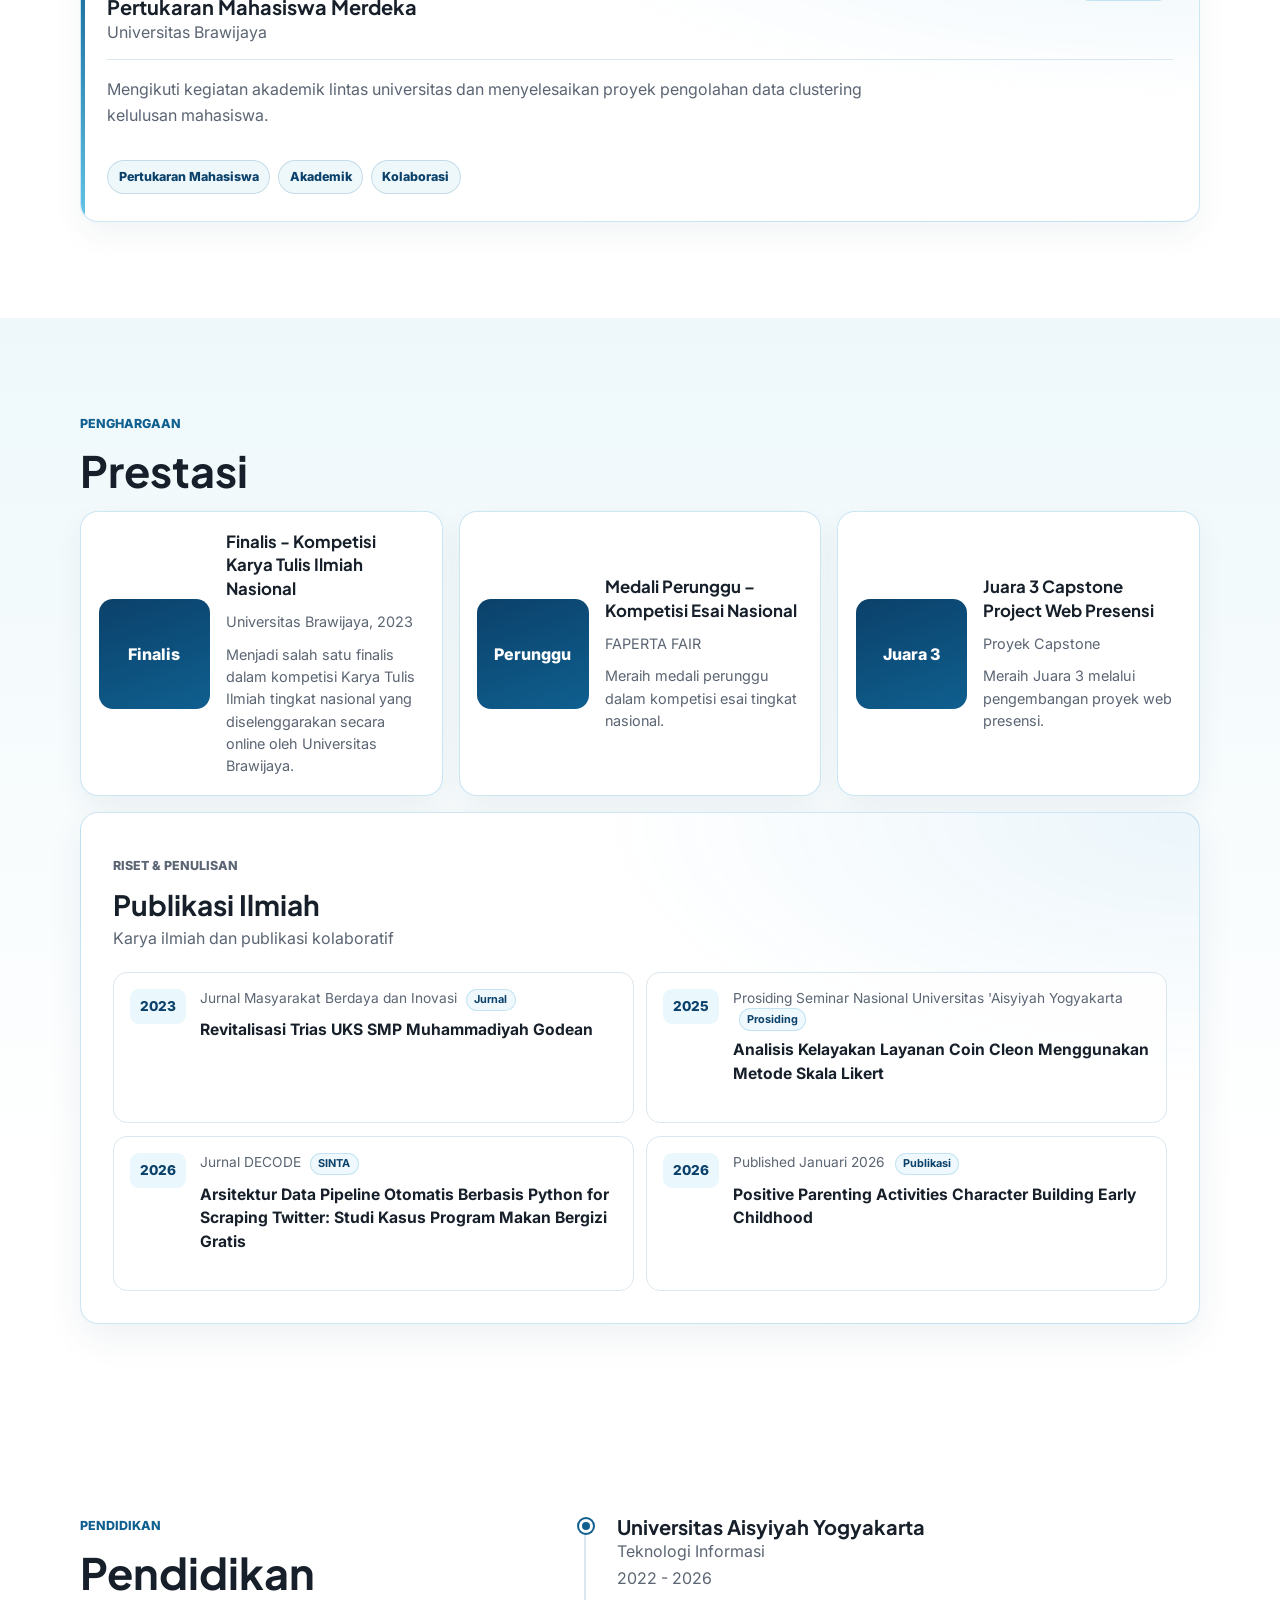
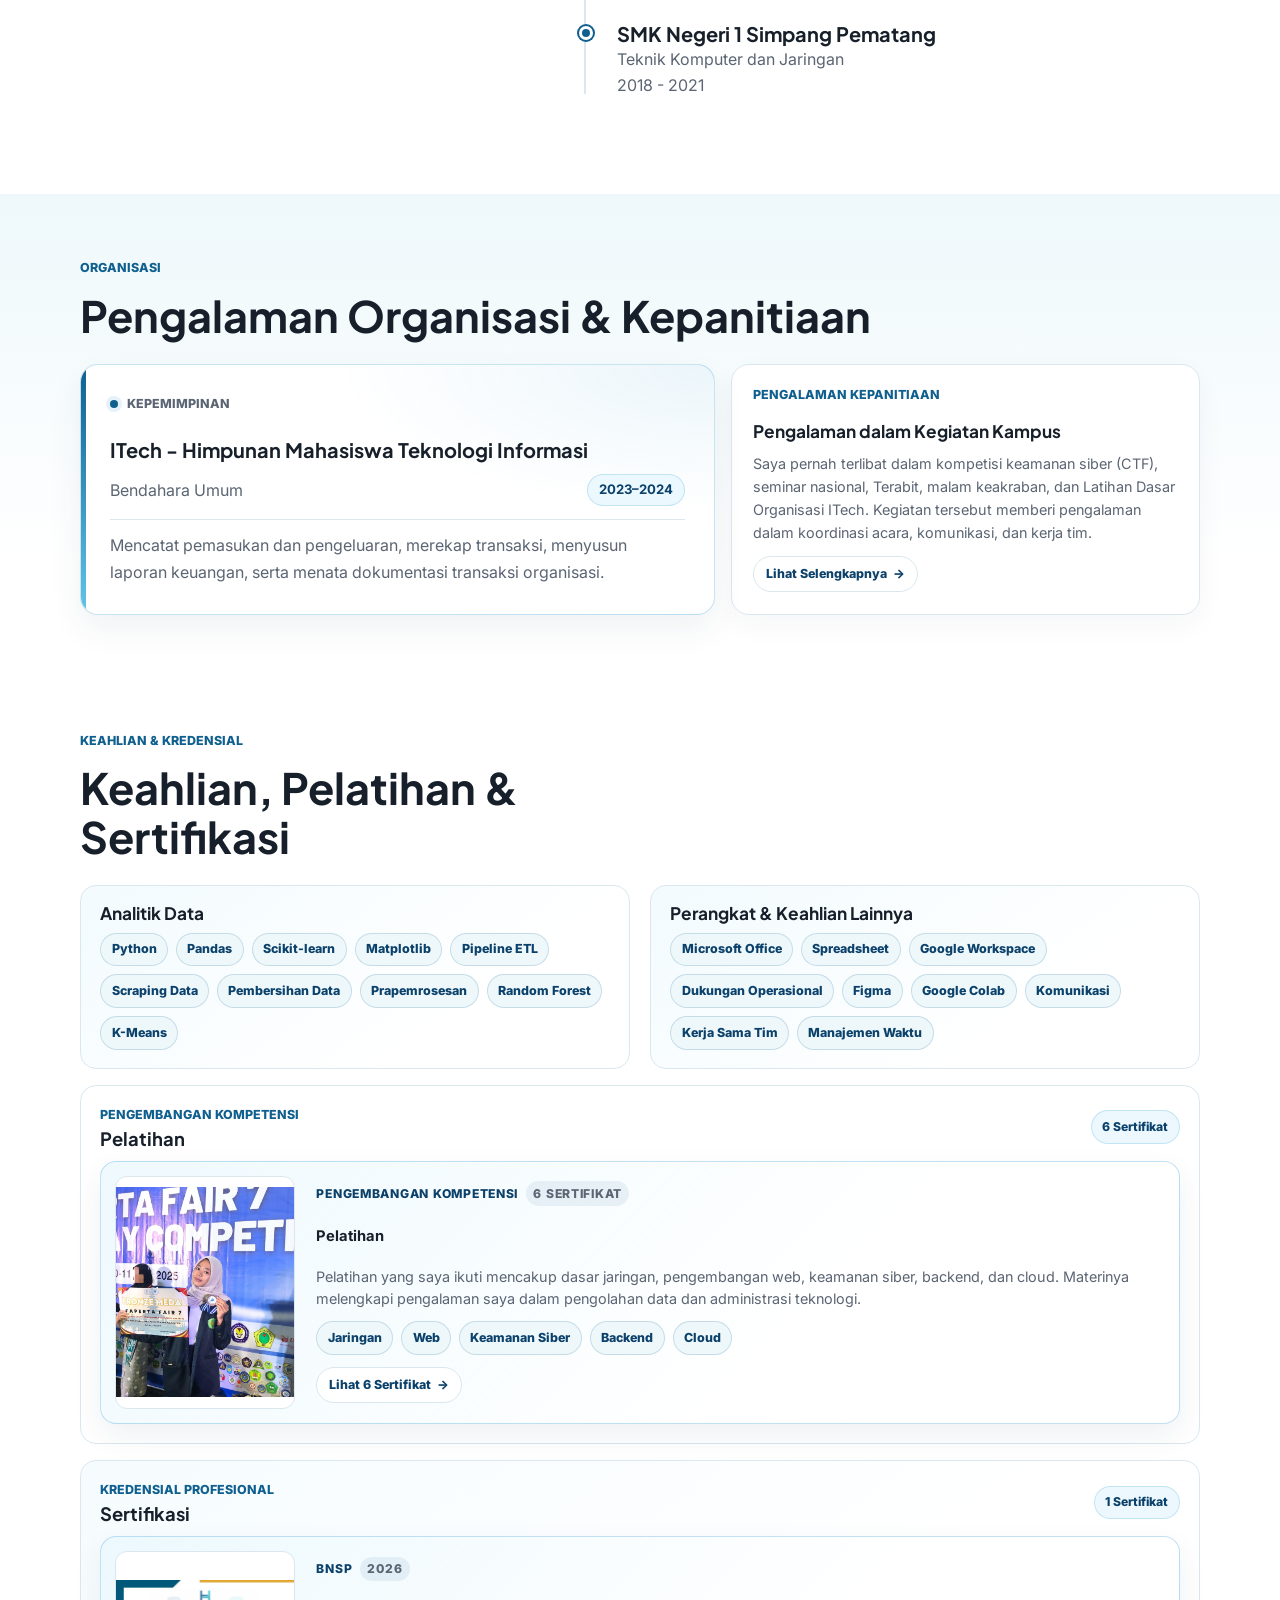
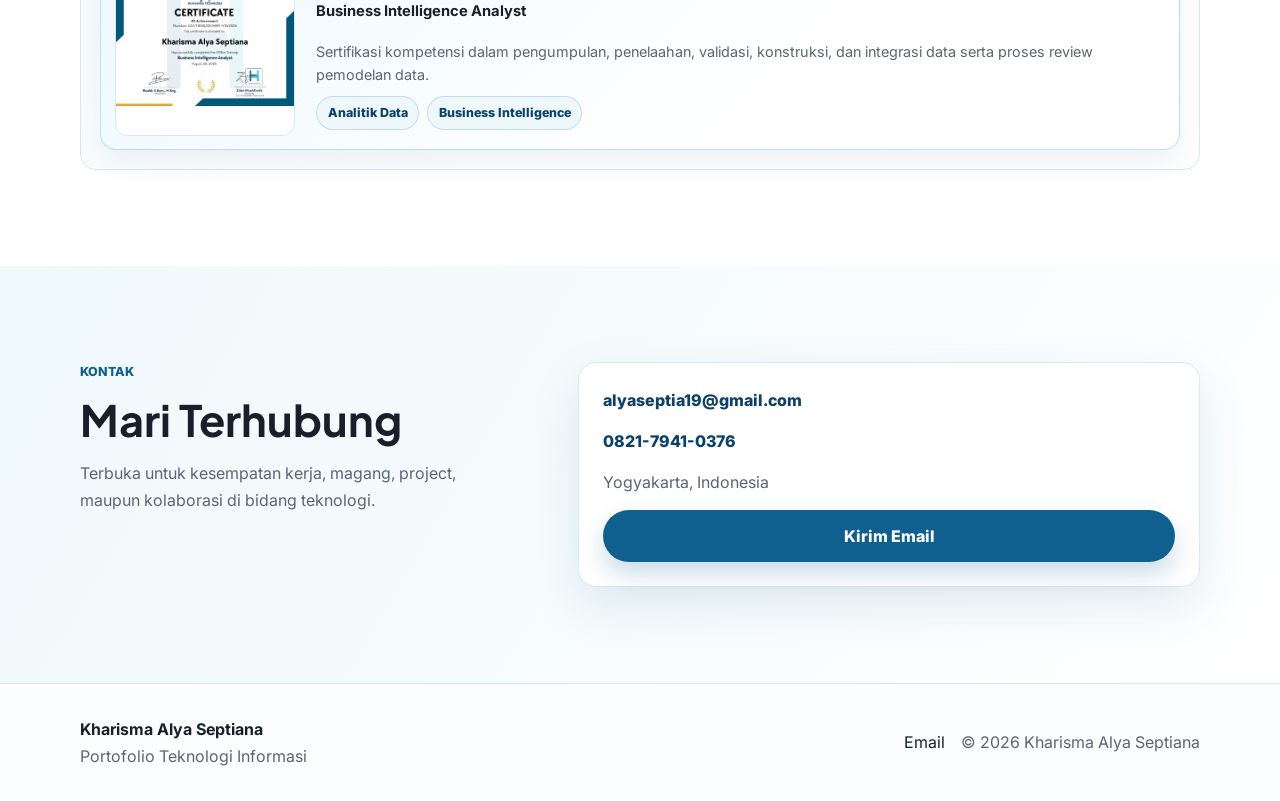
==== commit bd897dc3: "Reorder featured portfolio projects" ====
--- a/index.html
+++ b/index.html
@@ -158,20 +158,23 @@
           </div>
           <div class="featured-grid">
             <article class="project-card featured reveal">
-              <img src="assets/project-clustering.svg" alt="Visualisasi analisis clustering kelulusan mahasiswa" loading="lazy" /><div class="card-body"><h3>Analisis Clustering Kelulusan Mahasiswa</h3>
-              <p>Menganalisis data historis mahasiswa menggunakan K-Means untuk melihat pola kelulusan.</p>
-              <div class="tags"><span>Data Analysis</span><span>K-Means</span><span>Clustering</span></div>
-            <button class="text-button" type="button" data-project="clustering">View Details</button></div></article>
+              <img src="assets/PIPELINE.png" alt="Diagram alur pipeline ETL untuk data Twitter/X" loading="lazy" />
+              <div class="card-body">
+                <h3>Pipeline Scraping Twitter/X</h3>
+                <p>Tugas akhir: mengembangkan pipeline ETL otomatis berbasis Python untuk data terkait studi kasus Program Makan Bergizi Gratis.</p>
+                <div class="tags"><span>Python</span><span>ETL</span><span>Data Engineering</span></div>
+                <button class="text-button" type="button" data-project="pipeline">View Details</button>
+              </div>
+            </article>
             <article class="project-card featured reveal">
-              <img src="assets/PRESENSI.png" alt="Tampilan aplikasi Capstone Presensi GPS dan Kamera" loading="lazy" /><div class="card-body"><h3>Capstone Presensi GPS &amp; Kamera</h3>
-              <p>Merancang alur sistem dan menganalisis kebutuhan untuk presensi berbasis GPS dan kamera.</p>
-              <div class="tags"><span>Analisis Sistem</span><span>GPS</span><span>Kamera</span></div>
-            <button class="text-button" type="button" data-project="attendance">Lihat Detail</button></div></article>
-            <article class="project-card featured reveal">
-              <img src="assets/PIPELINE.png" alt="Diagram alur pipeline ETL untuk data Twitter/X" loading="lazy" /><div class="card-body"><h3>Pipeline Scraping Twitter/X</h3>
-              <p>Tugas akhir: mengembangkan pipeline ETL otomatis berbasis Python untuk data terkait studi kasus Program Makan Bergizi Gratis.</p>
-              <div class="tags"><span>Python</span><span>ETL</span><span>Data Engineering</span></div>
-            <button class="text-button" type="button" data-project="pipeline">View Details</button></div></article>
+              <img src="assets/PRESENSI.png" alt="Tampilan aplikasi Capstone Presensi GPS dan Kamera" loading="lazy" />
+              <div class="card-body">
+                <h3>Capstone Presensi GPS &amp; Kamera</h3>
+                <p>Merancang alur sistem dan menganalisis kebutuhan untuk presensi berbasis GPS dan kamera.</p>
+                <div class="tags"><span>Analisis Sistem</span><span>GPS</span><span>Kamera</span></div>
+                <button class="text-button" type="button" data-project="attendance">Lihat Detail</button>
+              </div>
+            </article>
             <article class="project-card featured reveal">
               <img src="assets/jogjacare.png" alt="Tampilan halaman utama JogjaCare" loading="lazy" />
               <div class="card-body">
@@ -180,6 +183,15 @@
                 <p>Berperan sebagai Project Manager dan Data Analyst: mengoordinasikan tim serta lini masa proyek, sekaligus mendukung pengolahan dan analisis data.</p>
                 <div class="tags"><span>Project Management</span><span>Data Analysis</span><span>Team Coordination</span></div>
                 <button class="text-button" type="button" data-project="medical">View Details</button>
+              </div>
+            </article>
+            <article class="project-card featured reveal">
+              <img src="assets/project-clustering.svg" alt="Visualisasi analisis clustering kelulusan mahasiswa" loading="lazy" />
+              <div class="card-body">
+                <h3>Analisis Clustering Kelulusan Mahasiswa</h3>
+                <p>Menganalisis data historis mahasiswa menggunakan K-Means untuk melihat pola kelulusan.</p>
+                <div class="tags"><span>Data Analysis</span><span>K-Means</span><span>Clustering</span></div>
+                <button class="text-button" type="button" data-project="clustering">View Details</button>
               </div>
             </article>
           </div>
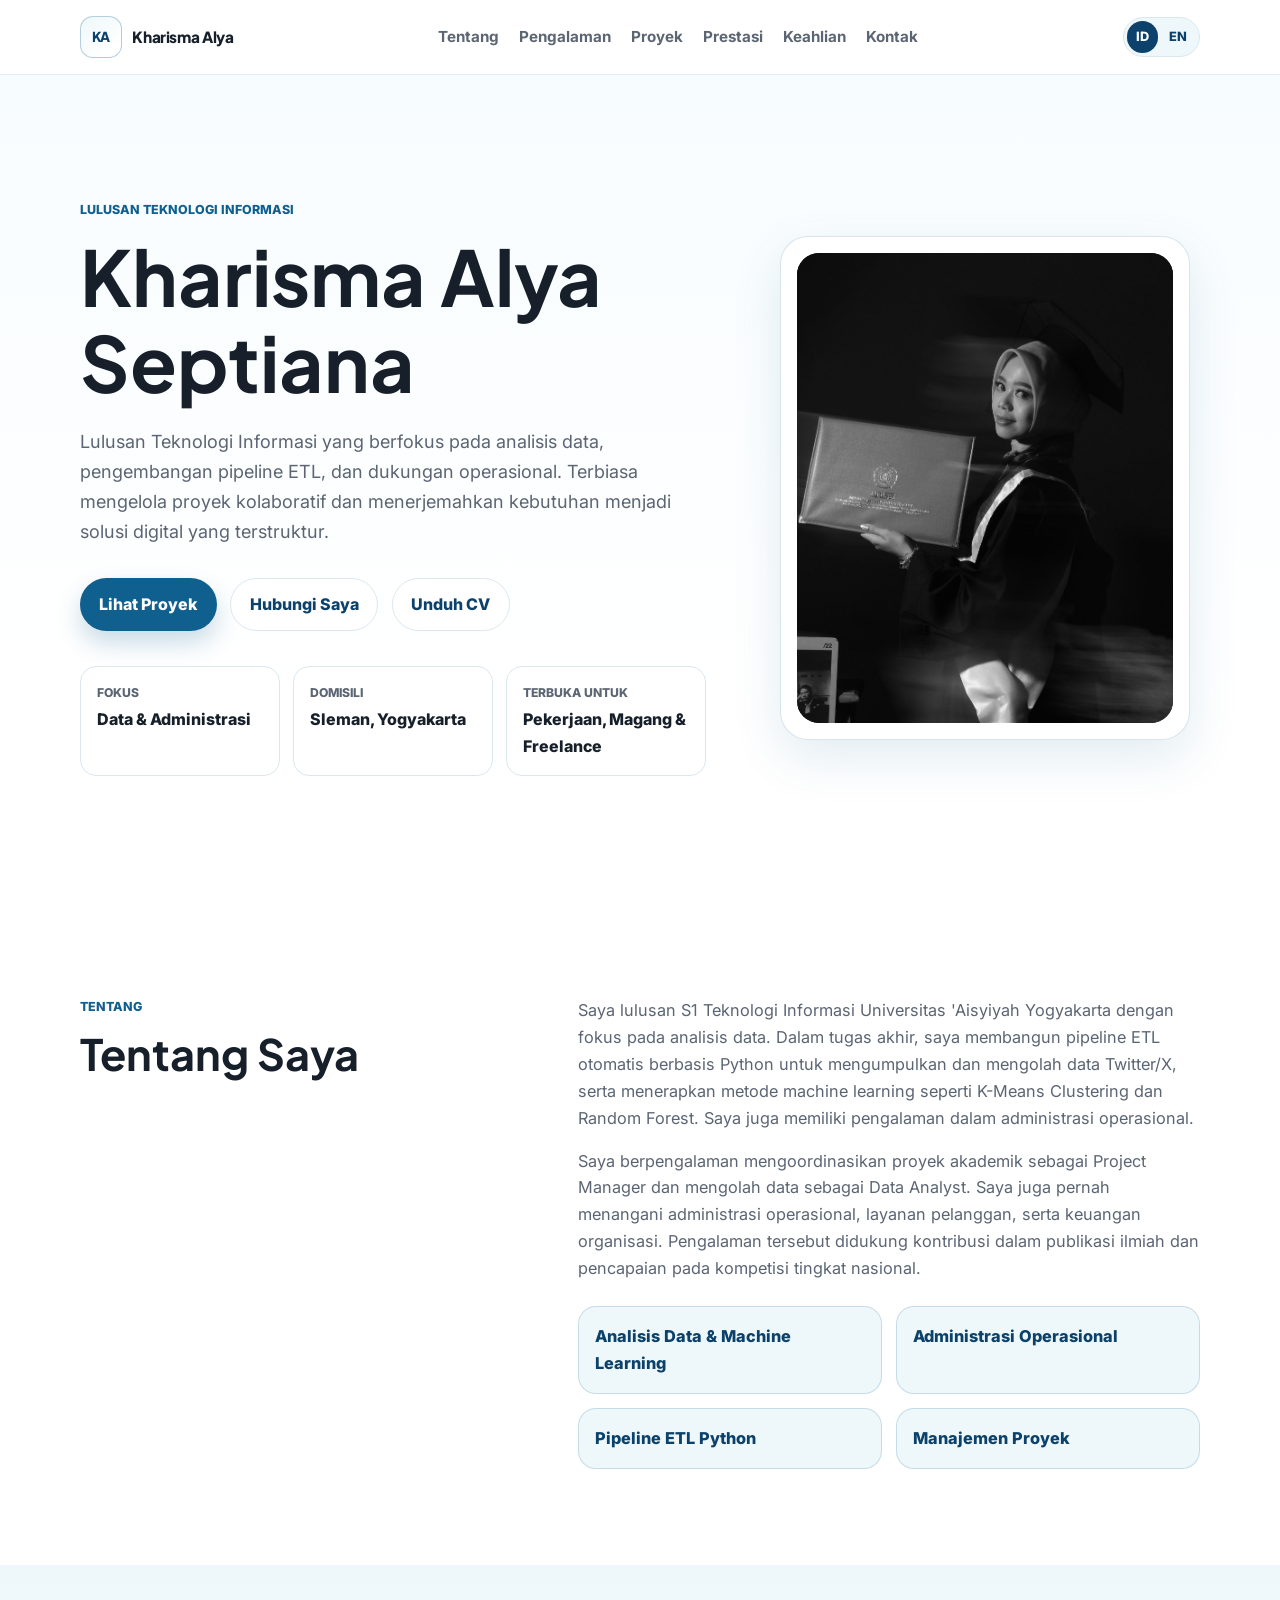
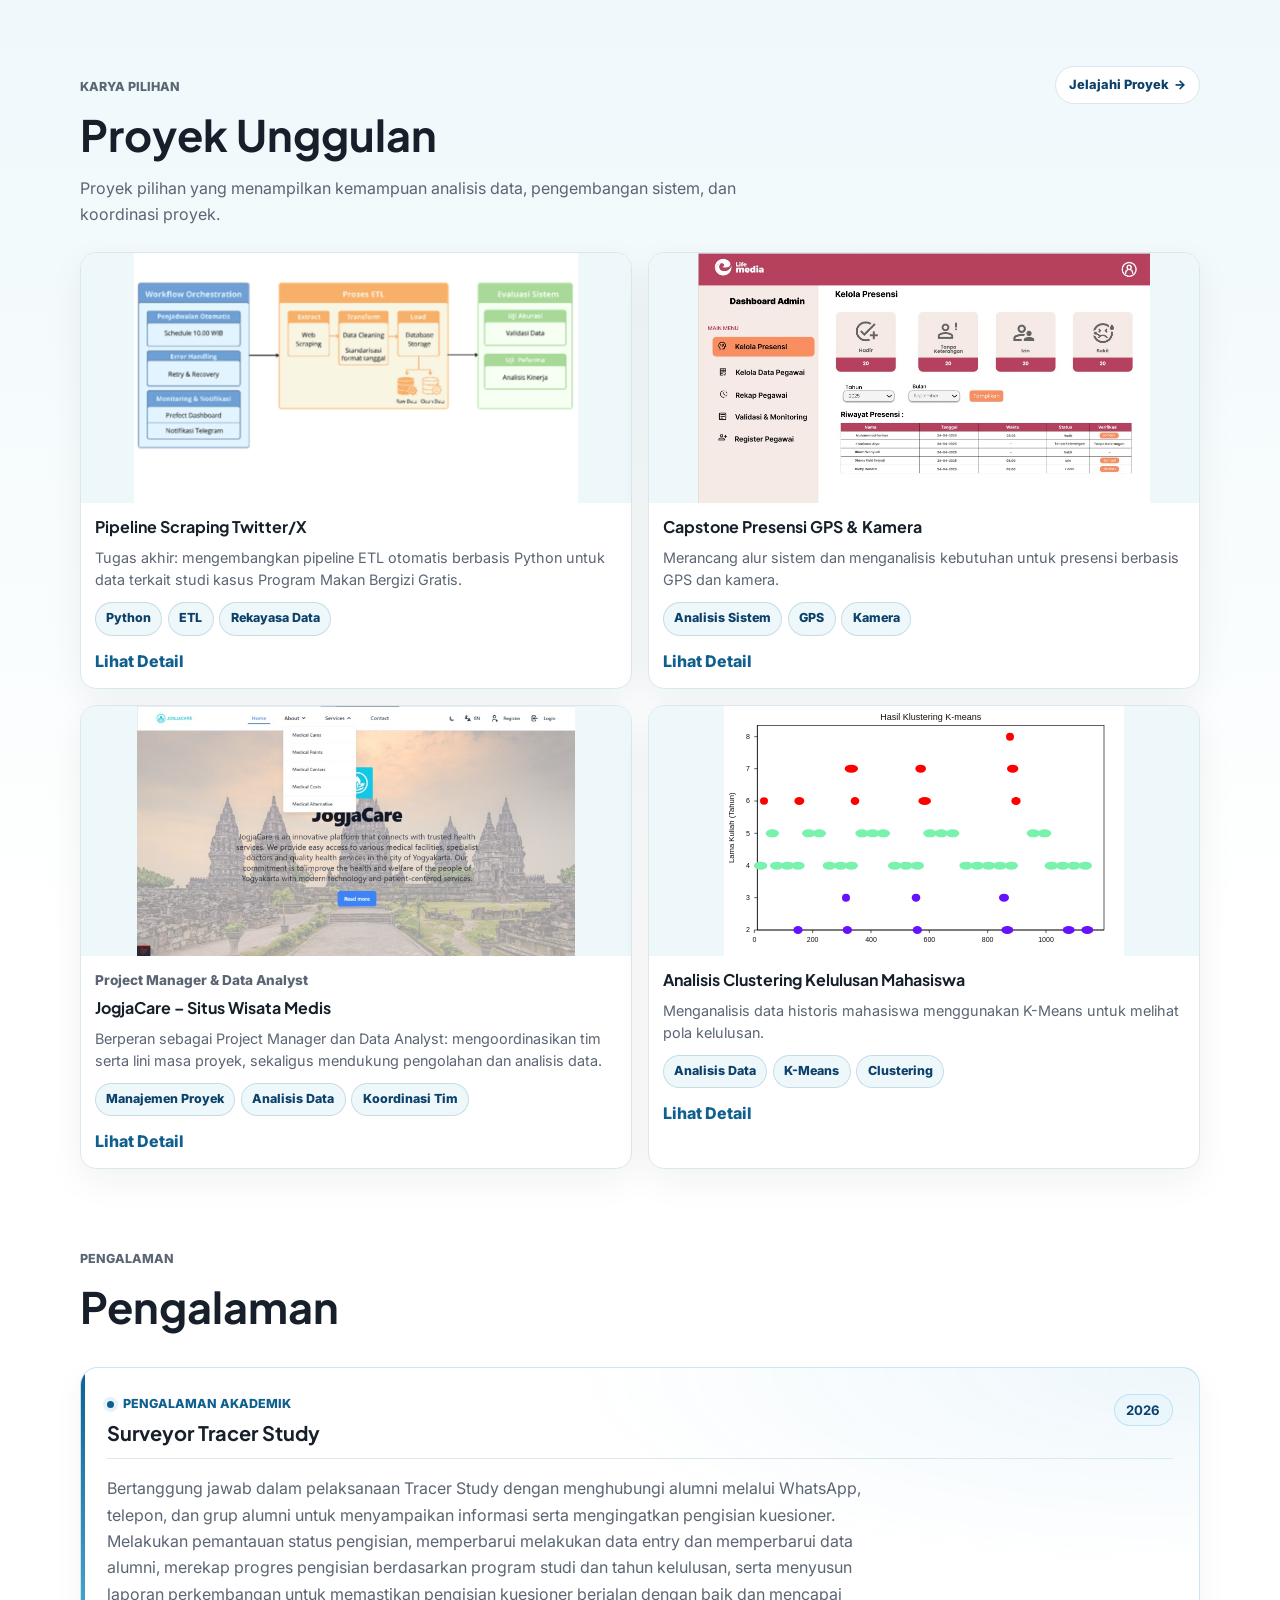
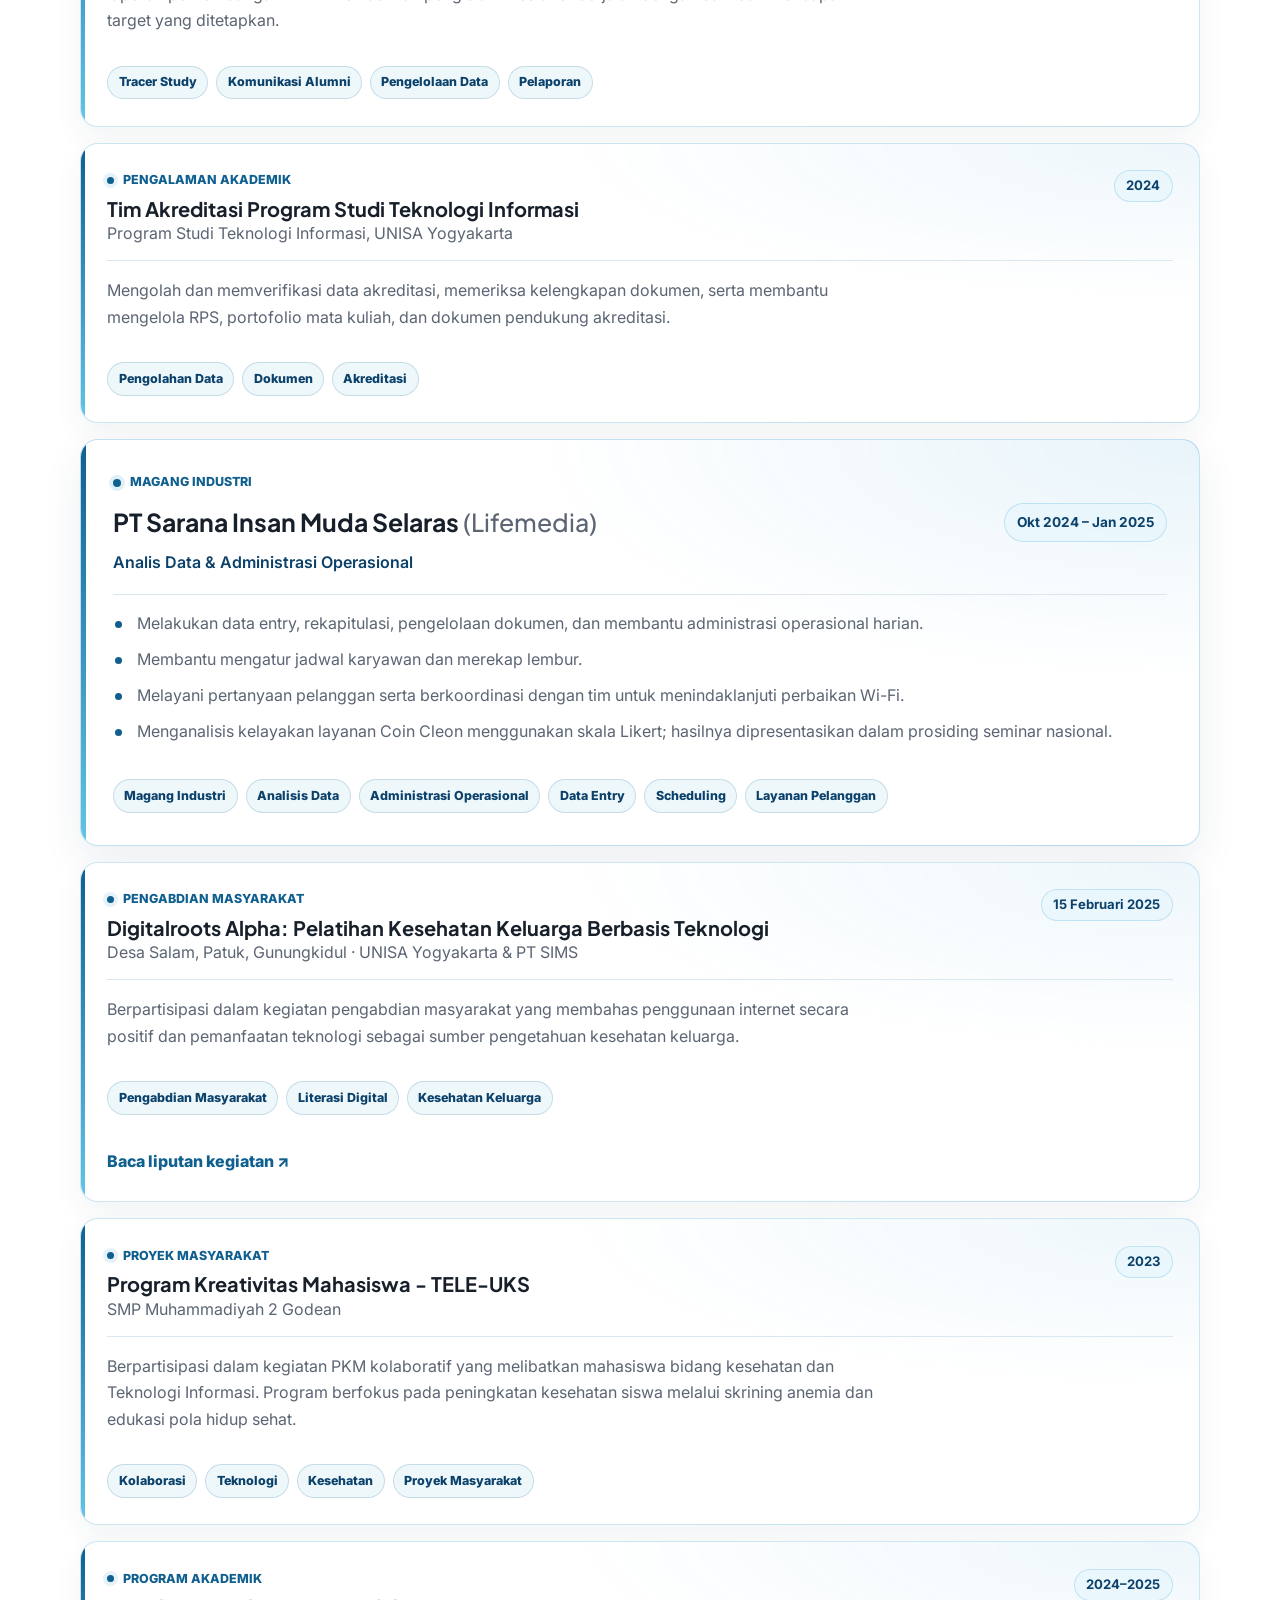
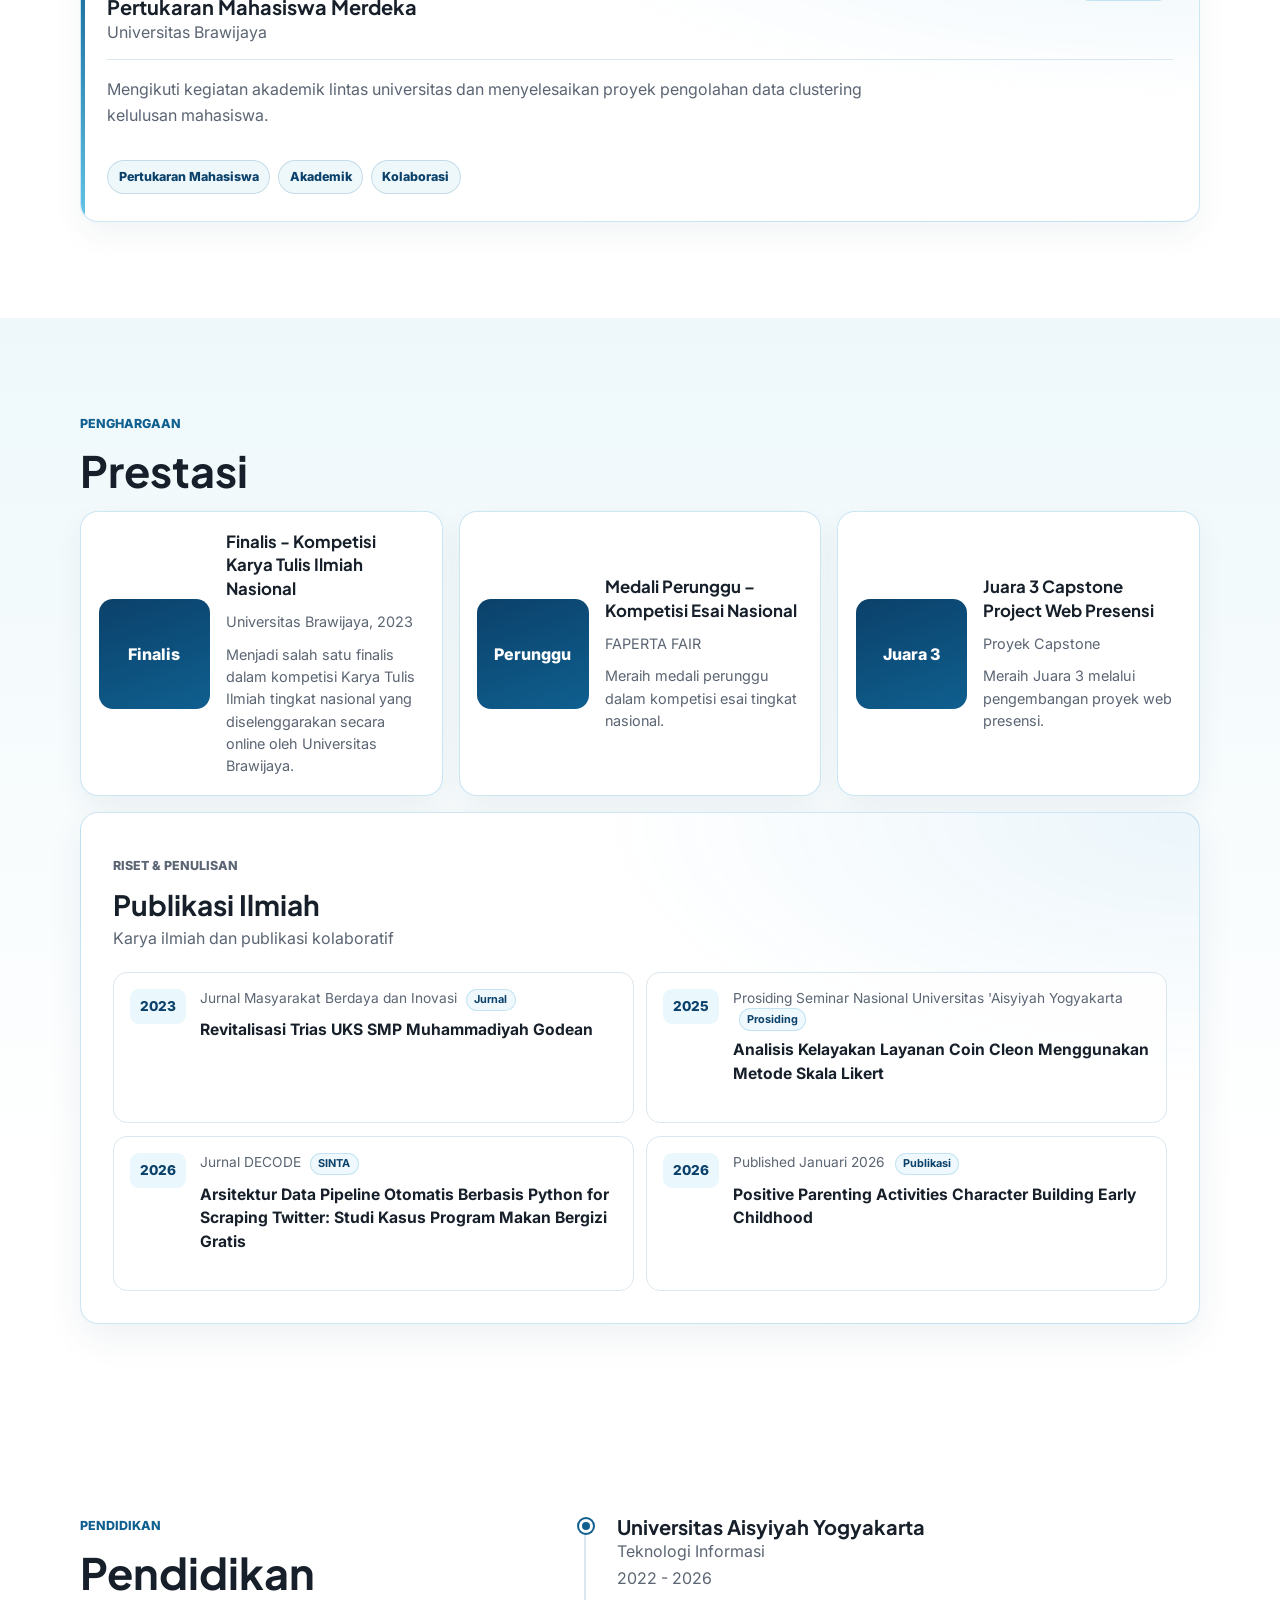
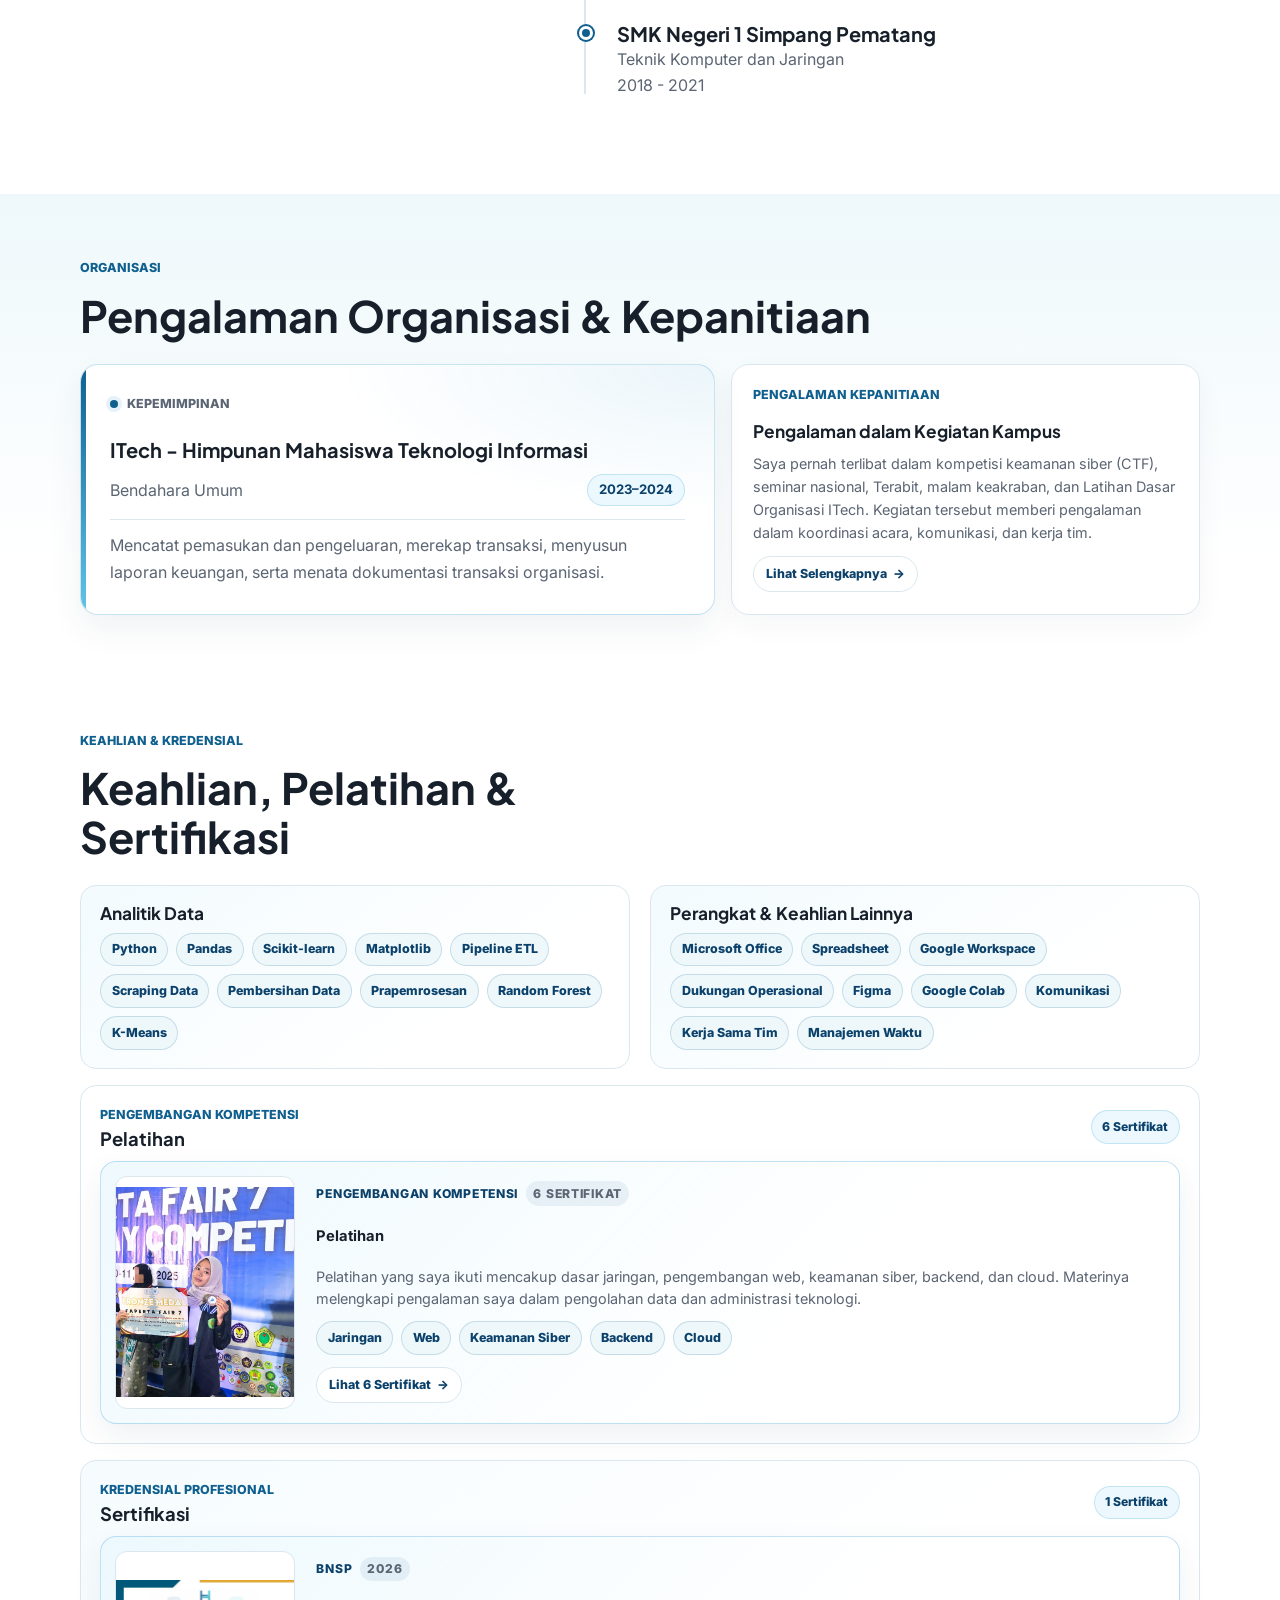
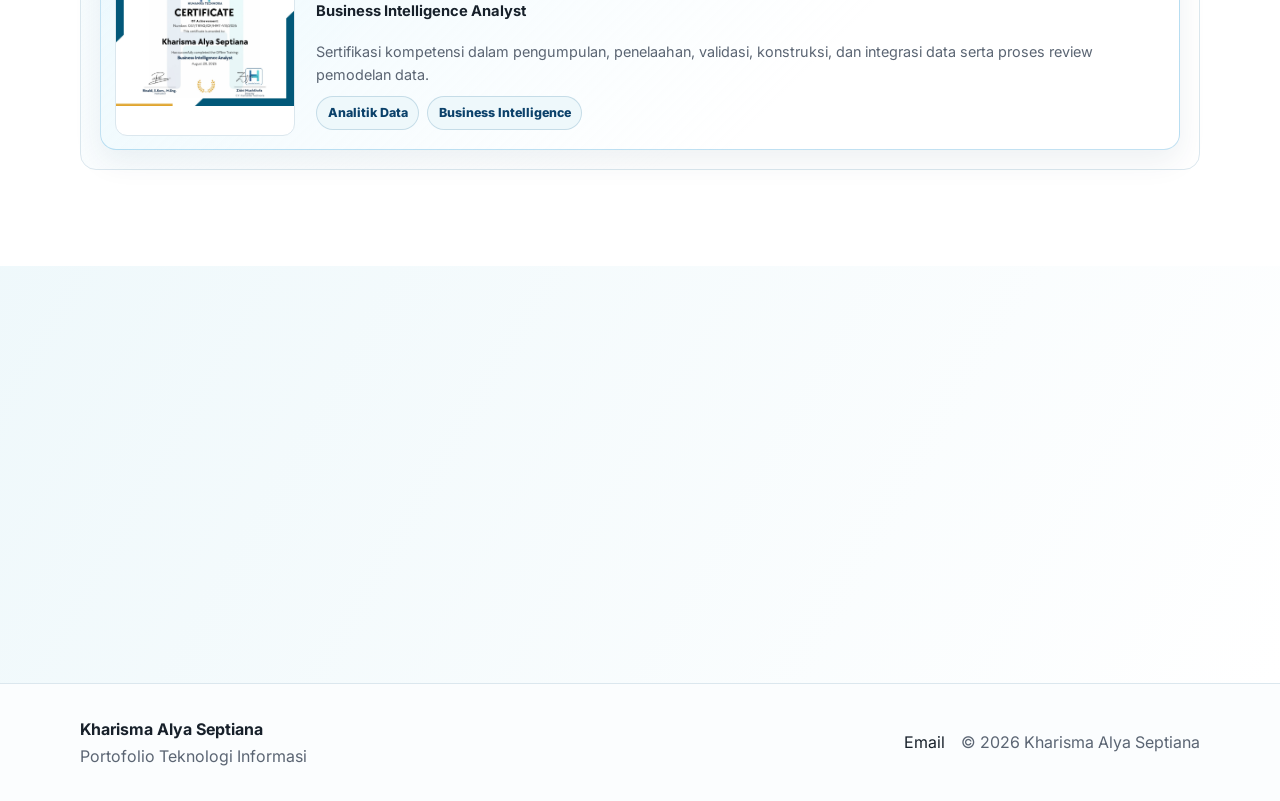
==== commit d37a76dc: "Polish portfolio header brand" ====
--- a/index.html
+++ b/index.html
@@ -24,7 +24,7 @@
       href="https://fonts.googleapis.com/css2?family=Inter:wght@400;500;600;700;800&family=Plus+Jakarta+Sans:wght@600;700;800&display=swap"
       rel="stylesheet"
     />
-    <link rel="stylesheet" href="styles.css?v=layout-restore-2" />
+    <link rel="stylesheet" href="styles.css?v=brand-polish-1" />
   </head>
   <body>
     <a class="skip-link" href="#main">Skip to content</a>
@@ -33,7 +33,7 @@
       <nav class="nav wrap" aria-label="Primary navigation">
         <a class="brand" href="#home" aria-label="Kharisma Alya Septiana home">
           <span class="brand-mark">KA</span>
-          <span>Kharisma Alya</span>
+          <span class="brand-name">Kharisma Alya</span>
         </a>
         <button
           class="nav-toggle"
--- a/styles.css
+++ b/styles.css
@@ -92,24 +92,39 @@
   display: inline-flex;
   flex-shrink: 0;
   align-items: center;
-  gap: 0.75rem;
+  gap: 0.65rem;
   font-weight: 800;
+  color: var(--ink);
+  text-decoration: none;
 }
 
 .brand-mark {
-  display: block;
+  display: grid;
+  flex: 0 0 42px;
   width: 42px;
   height: 42px;
-  padding: 3px;
-  border: 1px solid var(--primary);
-  border-radius: 12px;
-  background: var(--white);
-  object-fit: contain;
+  place-items: center;
+  padding: 0;
+  border: 1px solid rgba(15, 95, 143, 0.3);
+  border-radius: 13px;
+  color: var(--primary-dark);
+  background: linear-gradient(145deg, #eef8fb, #ffffff 78%);
+  font-family: "Plus Jakarta Sans", sans-serif;
+  font-size: 0.86rem;
+  font-weight: 800;
+  letter-spacing: -0.04em;
+  line-height: 1;
 }
 
 .brand-name {
   position: relative;
   white-space: nowrap;
+  color: var(--ink);
+  font-family: "Plus Jakarta Sans", sans-serif;
+  font-size: 0.96rem;
+  font-weight: 800;
+  letter-spacing: -0.025em;
+  line-height: 1.15;
 }
 
 .nav-menu {
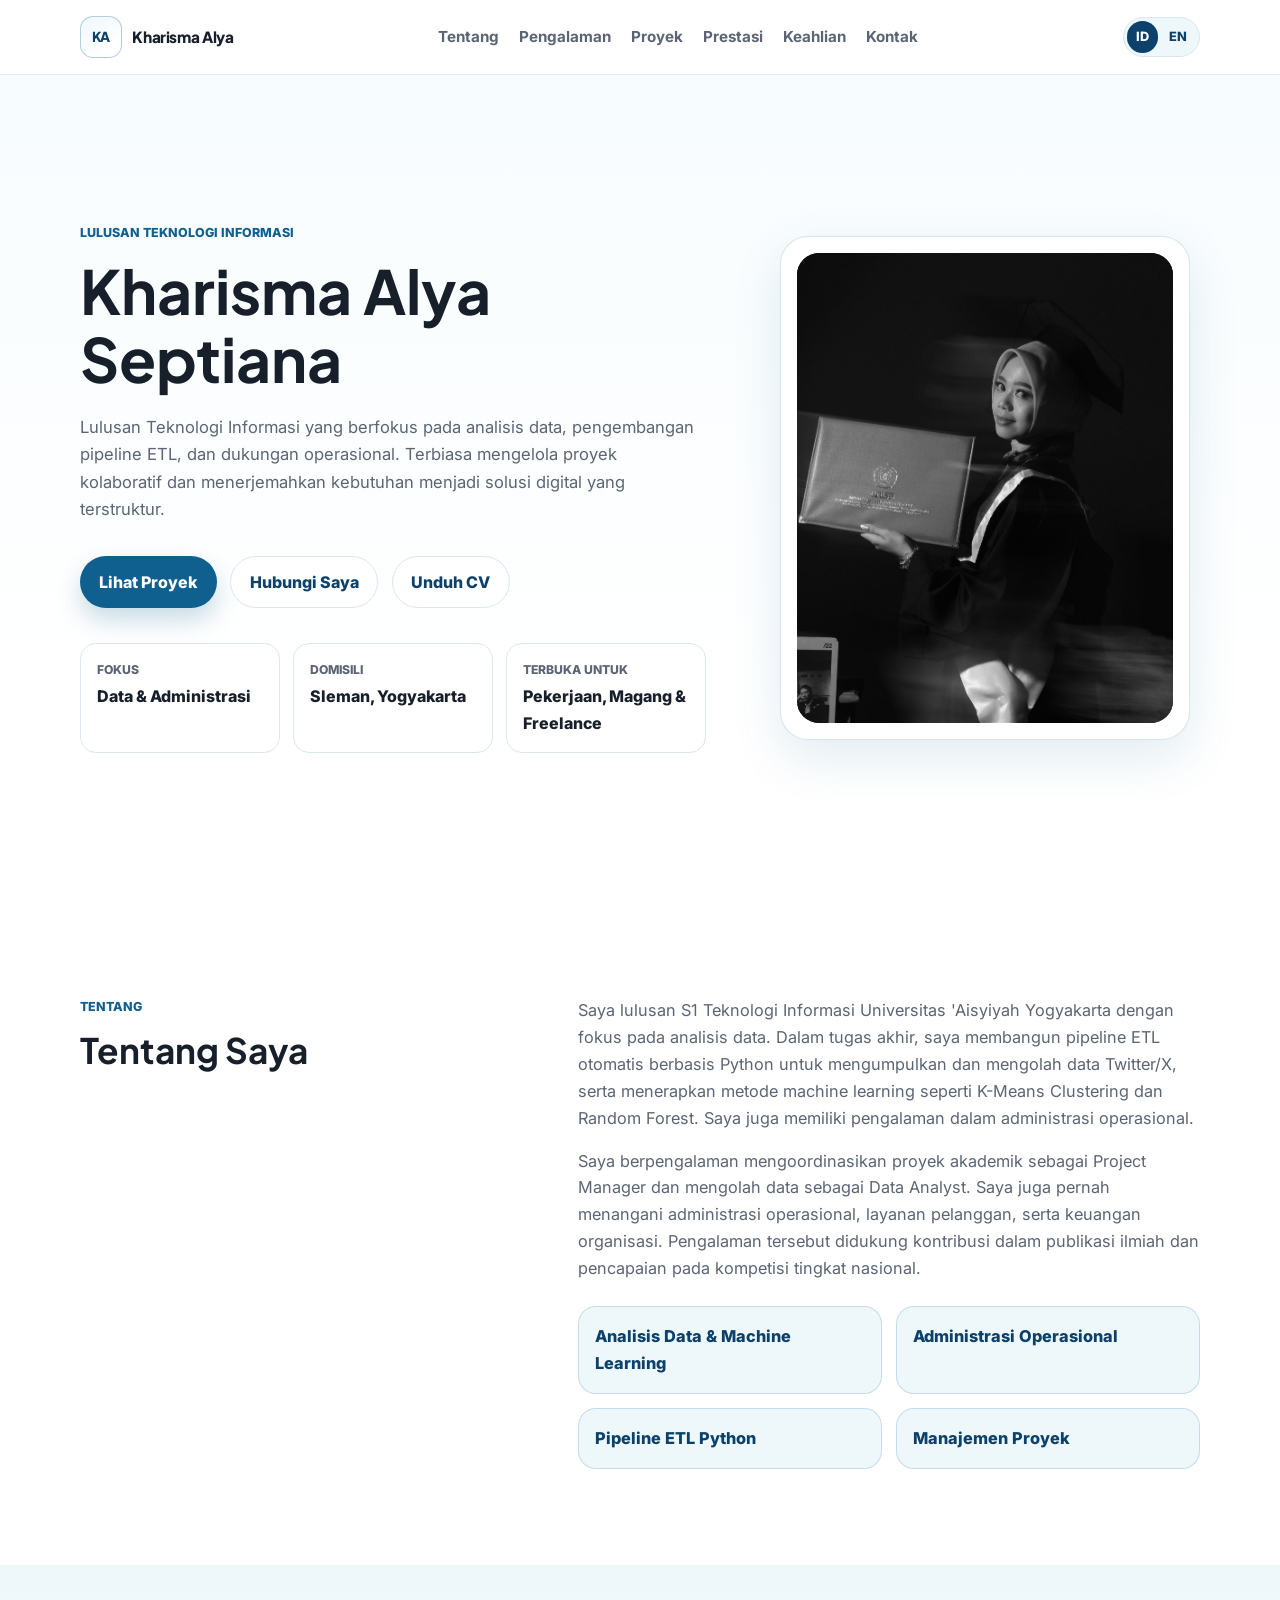
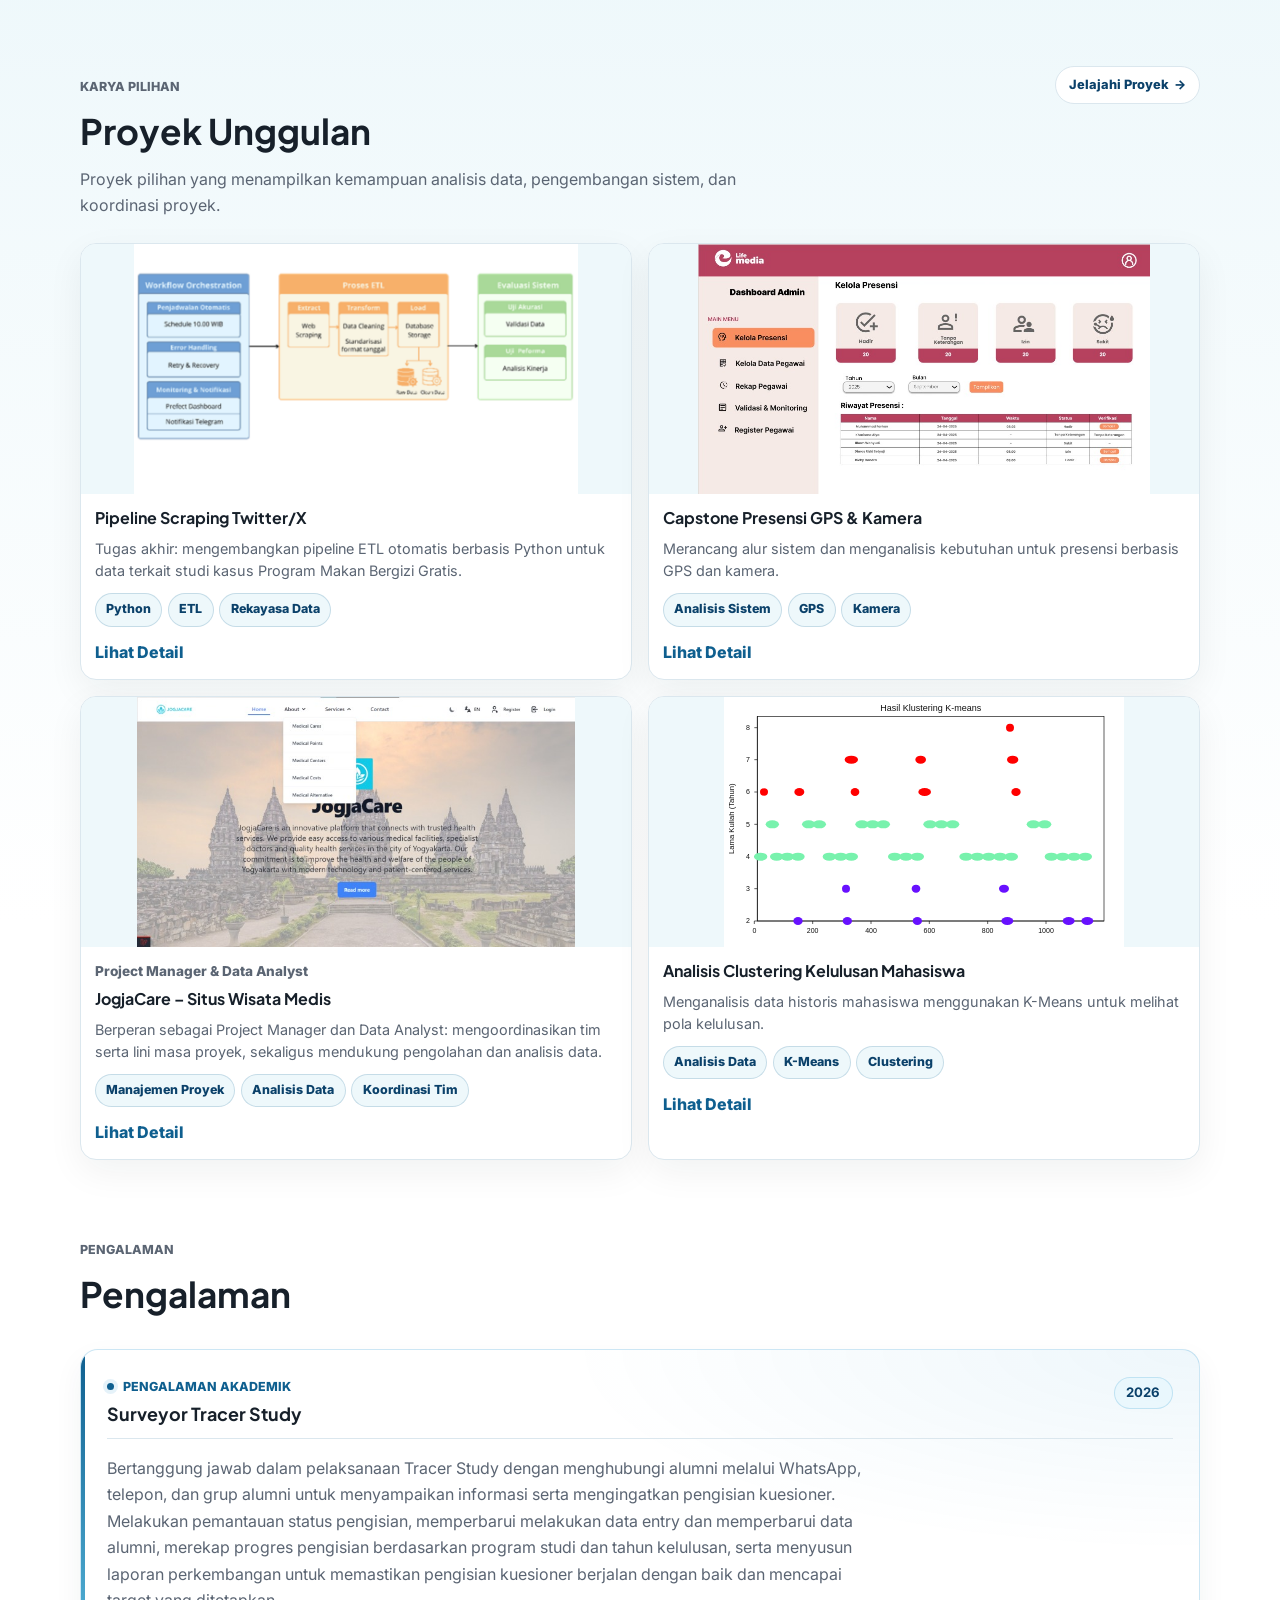
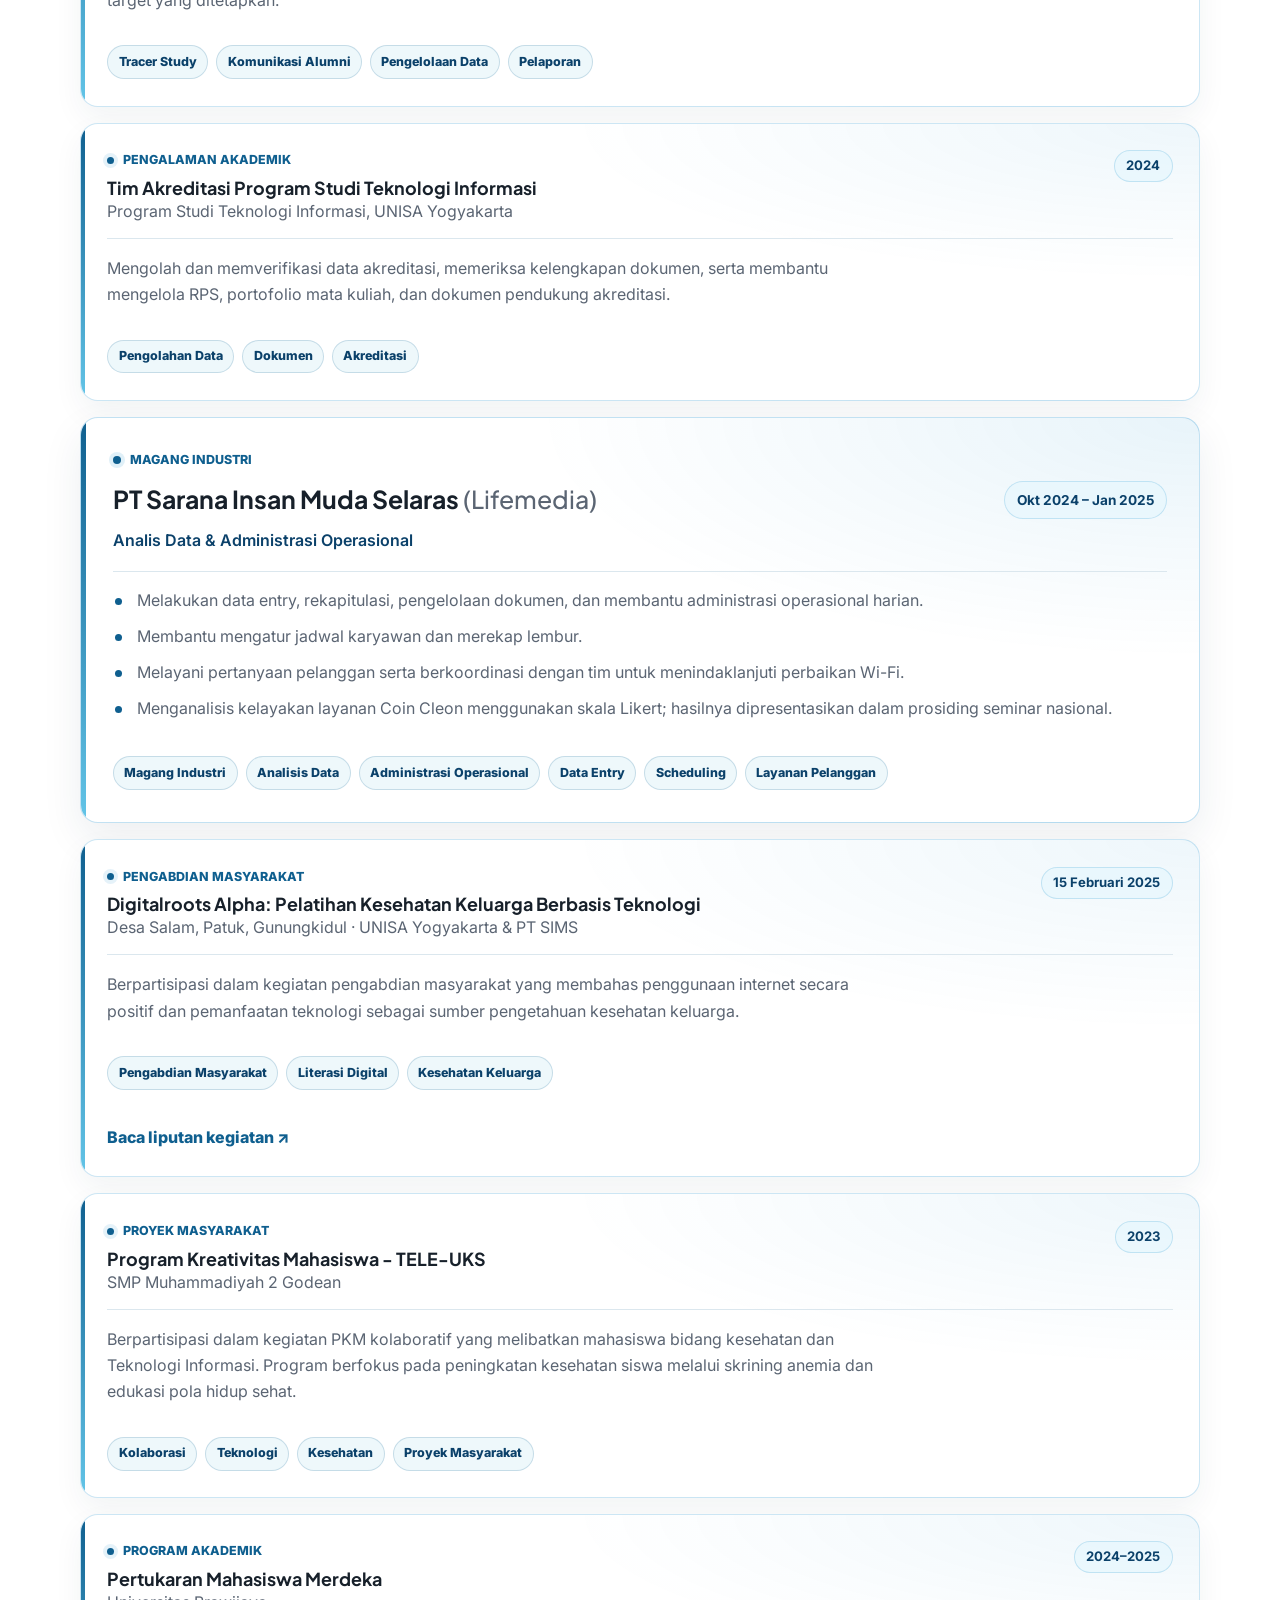
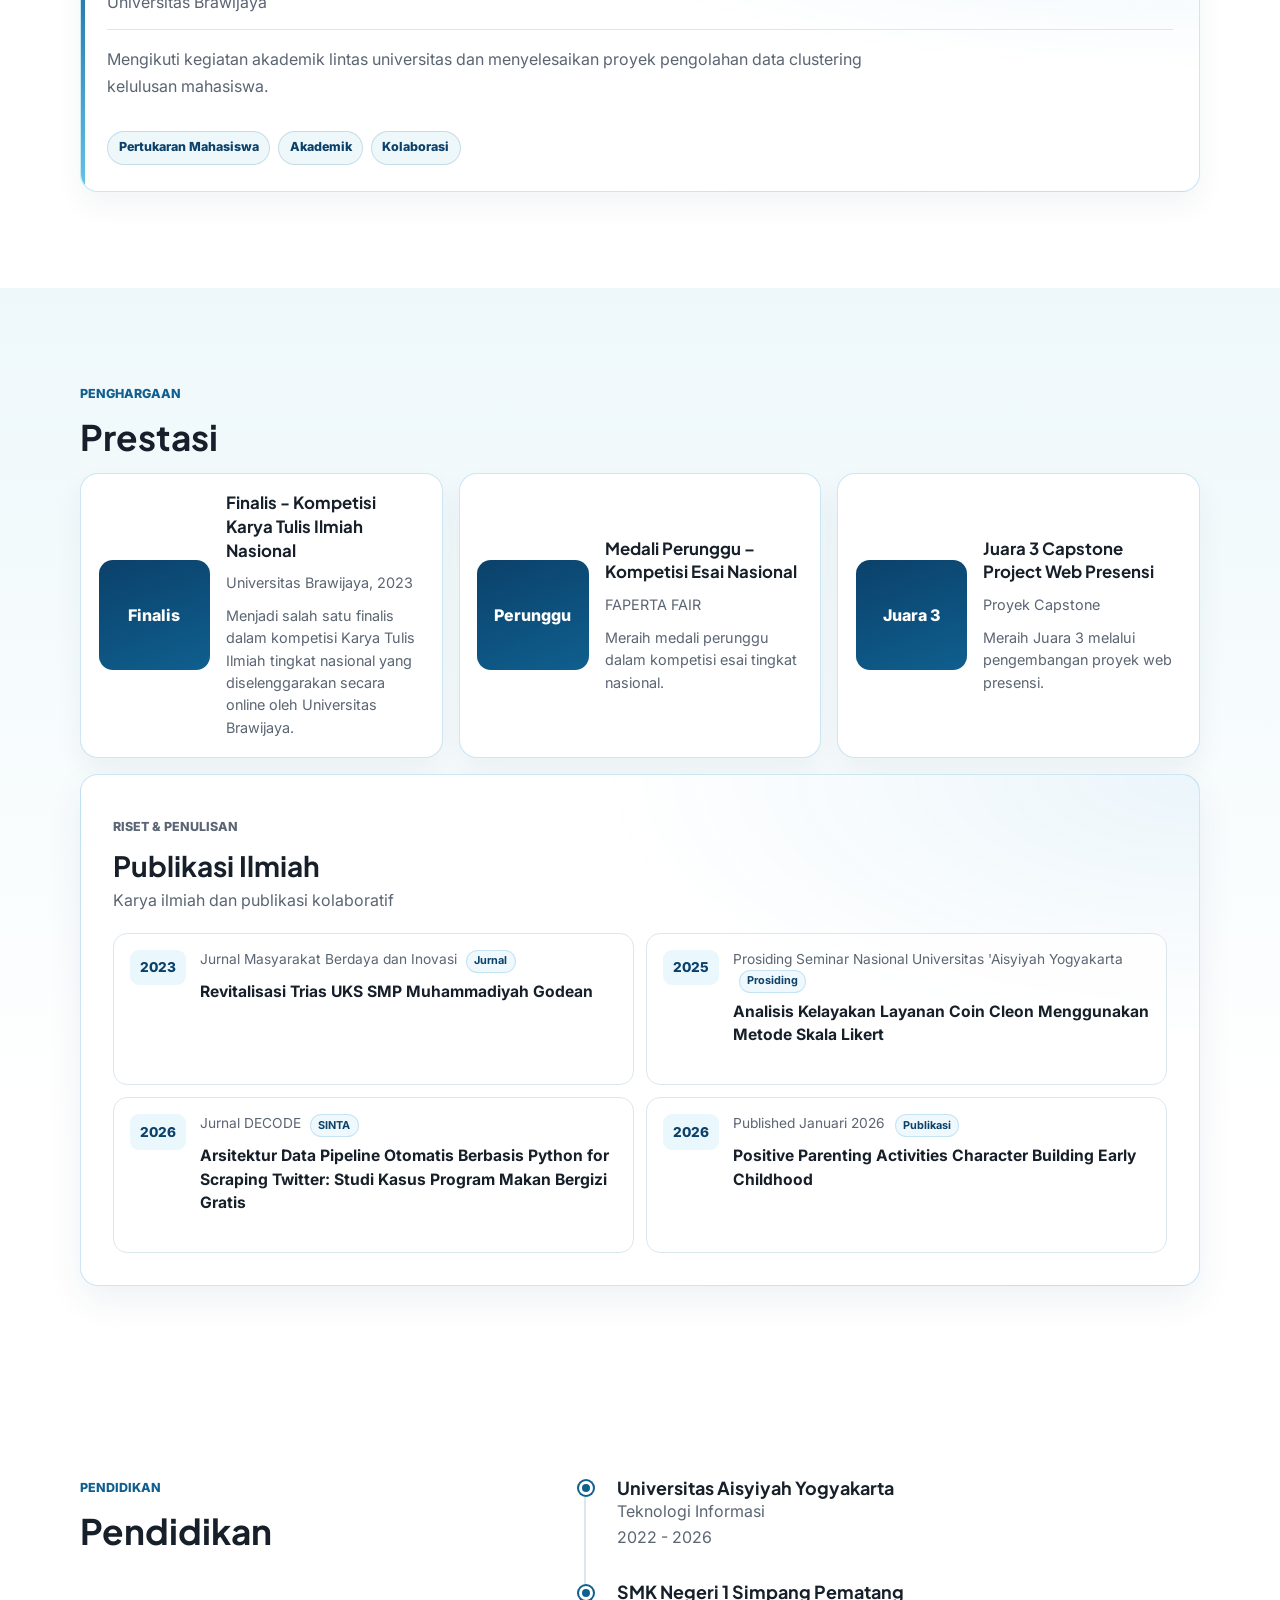
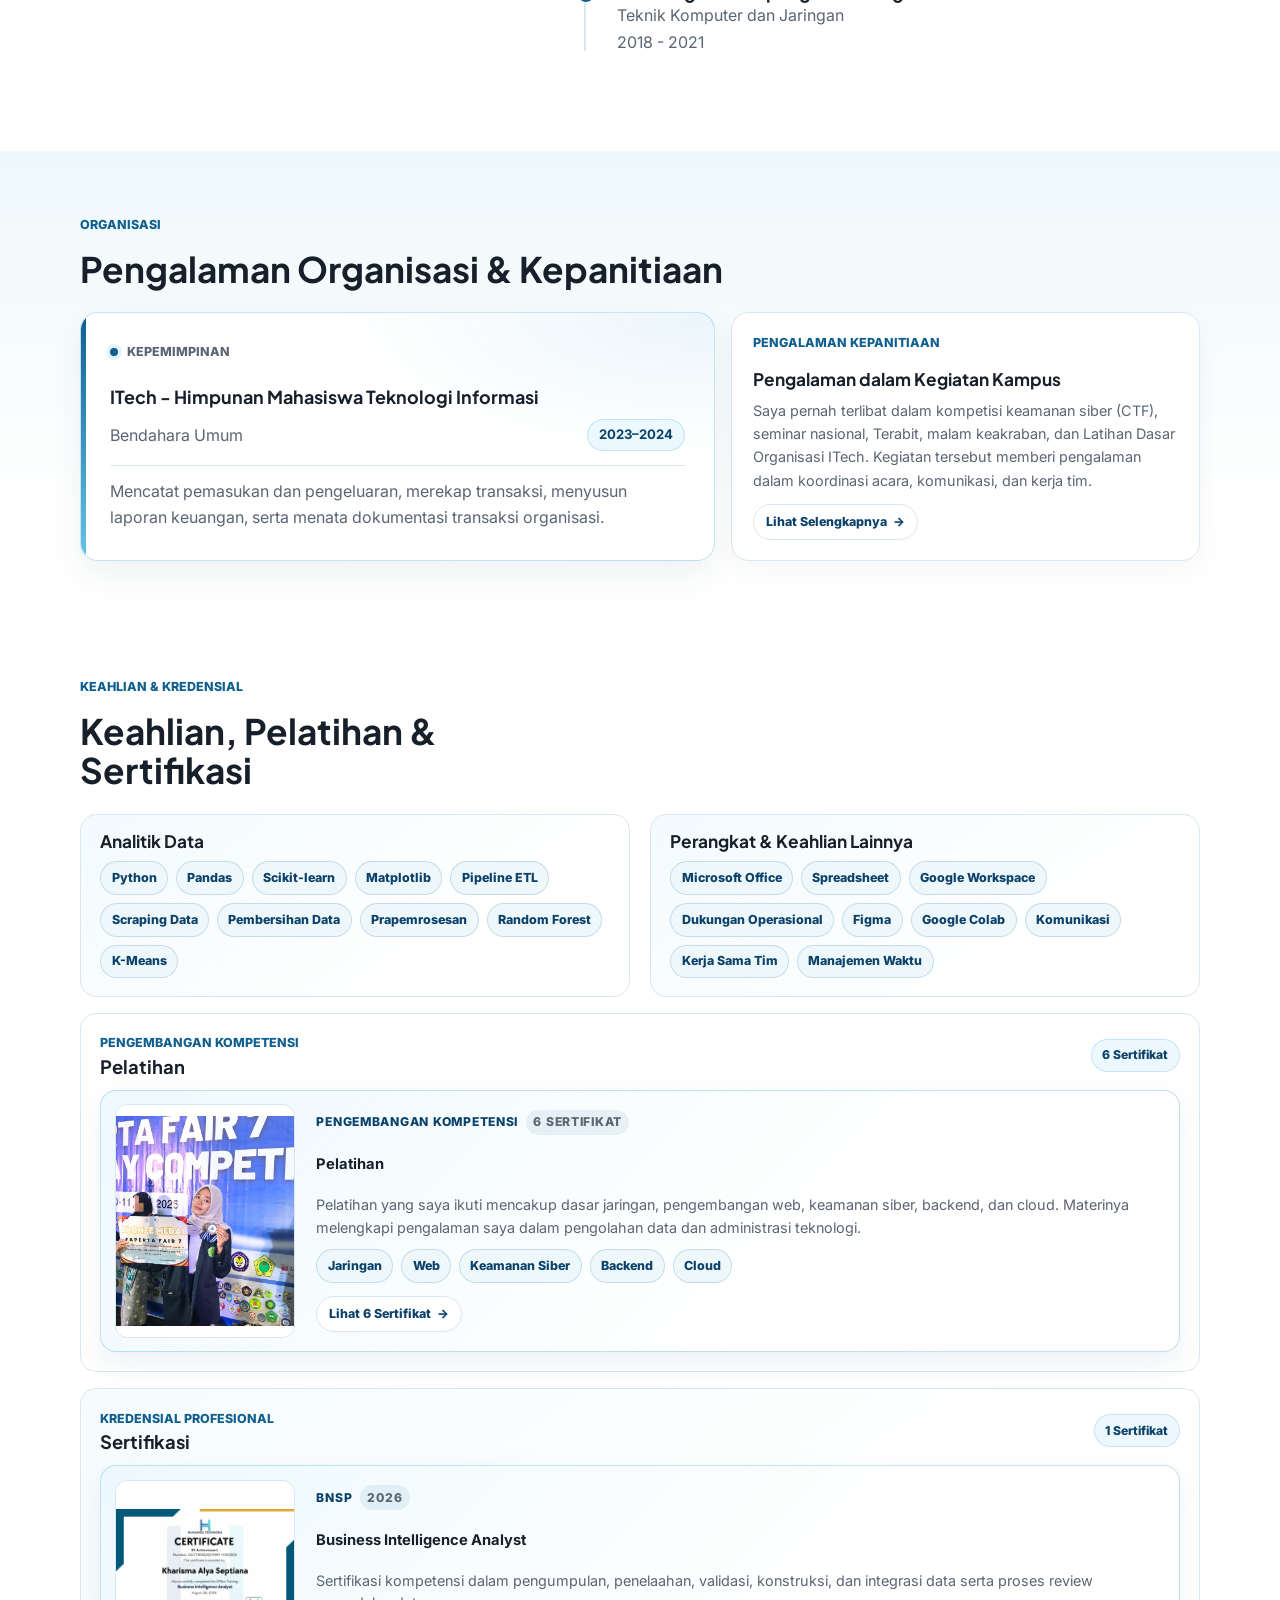
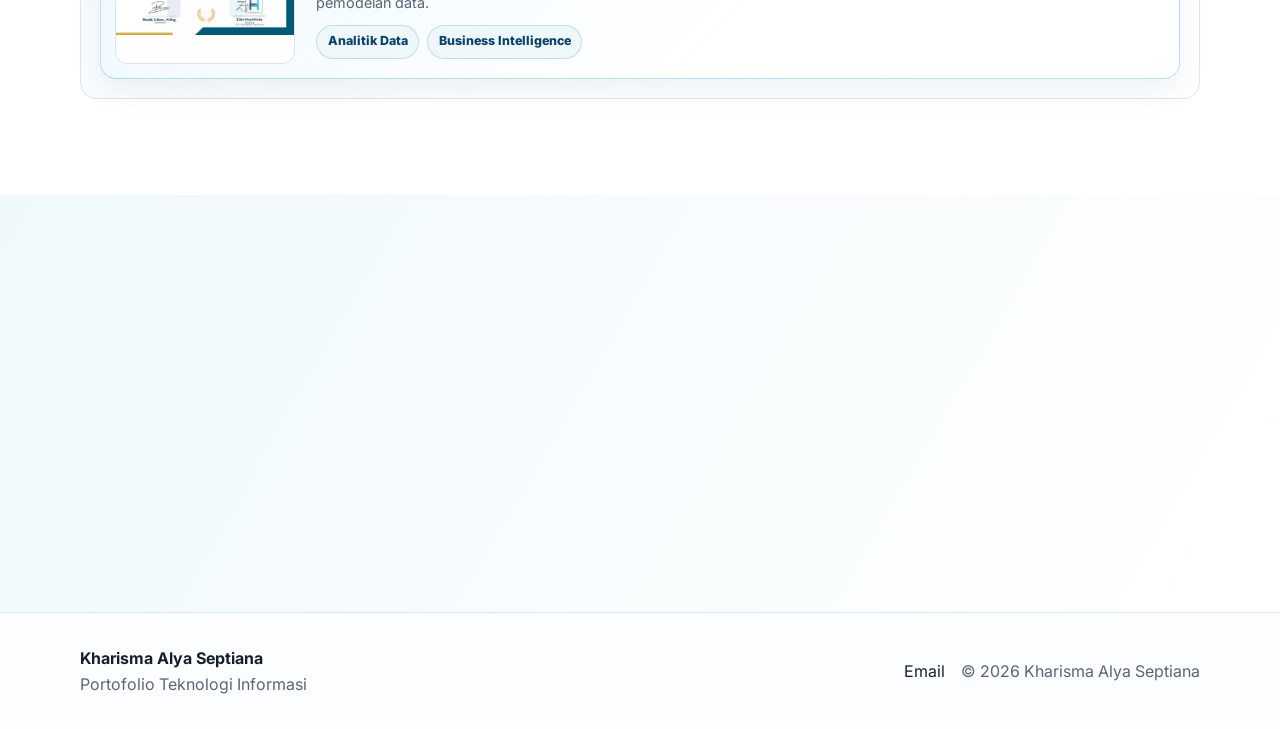
==== commit 2d7bfbb5: "Reduce portfolio typography scale" ====
--- a/index.html
+++ b/index.html
@@ -24,7 +24,7 @@
       href="https://fonts.googleapis.com/css2?family=Inter:wght@400;500;600;700;800&family=Plus+Jakarta+Sans:wght@600;700;800&display=swap"
       rel="stylesheet"
     />
-    <link rel="stylesheet" href="styles.css?v=brand-polish-1" />
+    <link rel="stylesheet" href="styles.css?v=font-scale-2" />
   </head>
   <body>
     <a class="skip-link" href="#main">Skip to content</a>
--- a/styles.css
+++ b/styles.css
@@ -280,15 +280,15 @@
 
 h1 {
   max-width: 760px;
-  font-size: 4.8rem;
+  font-size: 3.8rem;
 }
 
 h2 {
-  font-size: 2.7rem;
+  font-size: 2.2rem;
 }
 
 h3 {
-  font-size: 1.25rem;
+  font-size: 1.12rem;
 }
 
 p {
@@ -299,7 +299,7 @@
   max-width: 620px;
   margin-top: 1.35rem;
   color: var(--muted);
-  font-size: 1.13rem;
+  font-size: 1.04rem;
 }
 
 .hero-actions {
@@ -1034,11 +1034,11 @@
   }
 
   h1 {
-    font-size: 3.1rem;
+    font-size: 2.75rem;
   }
 
   h2 {
-    font-size: 2.15rem;
+    font-size: 1.9rem;
   }
 
   .hero {
@@ -1302,7 +1302,7 @@
 }
 
 .committee-page-intro h1 {
-  font-size: clamp(2rem, 4.5vw, 3.2rem);
+  font-size: clamp(1.9rem, 4vw, 2.8rem);
 }
 
 .committee-page-intro > p:last-child {
@@ -1800,7 +1800,7 @@
 }
 
 .other-projects-hero h1 {
-  font-size: clamp(2.2rem, 5vw, 3.6rem);
+  font-size: clamp(2rem, 4.4vw, 3.1rem);
 }
 
 .other-projects-hero-inner > p:not(.eyebrow) {
@@ -1978,7 +1978,7 @@
 }
 
 .training-page-intro h1 {
-  font-size: clamp(2rem, 4.5vw, 3.2rem);
+  font-size: clamp(1.9rem, 4vw, 2.8rem);
 }
 
 .training-page-intro > p:not(.eyebrow) {
@@ -2510,11 +2510,11 @@
   }
 
   h1 {
-    font-size: 2.55rem;
+    font-size: 2.25rem;
   }
 
   h2 {
-    font-size: 1.9rem;
+    font-size: 1.65rem;
   }
 
   .portrait-caption {
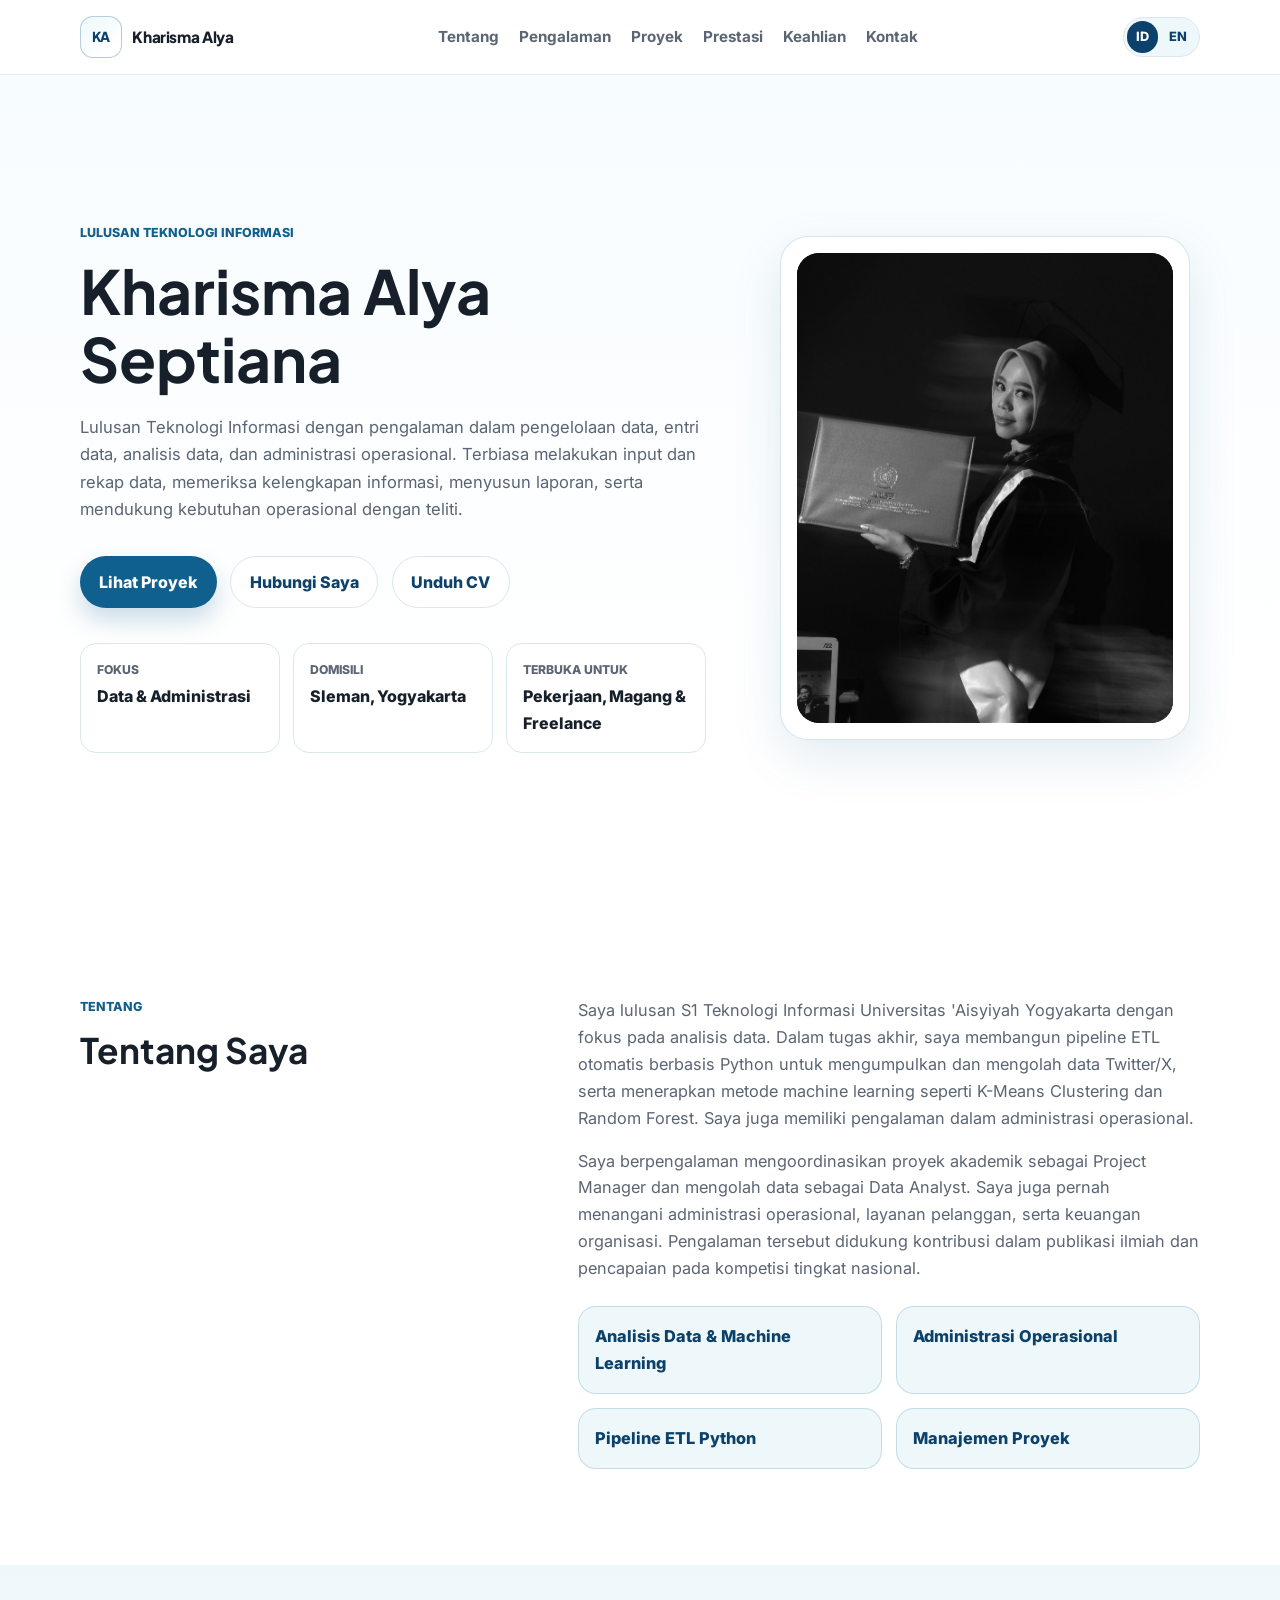
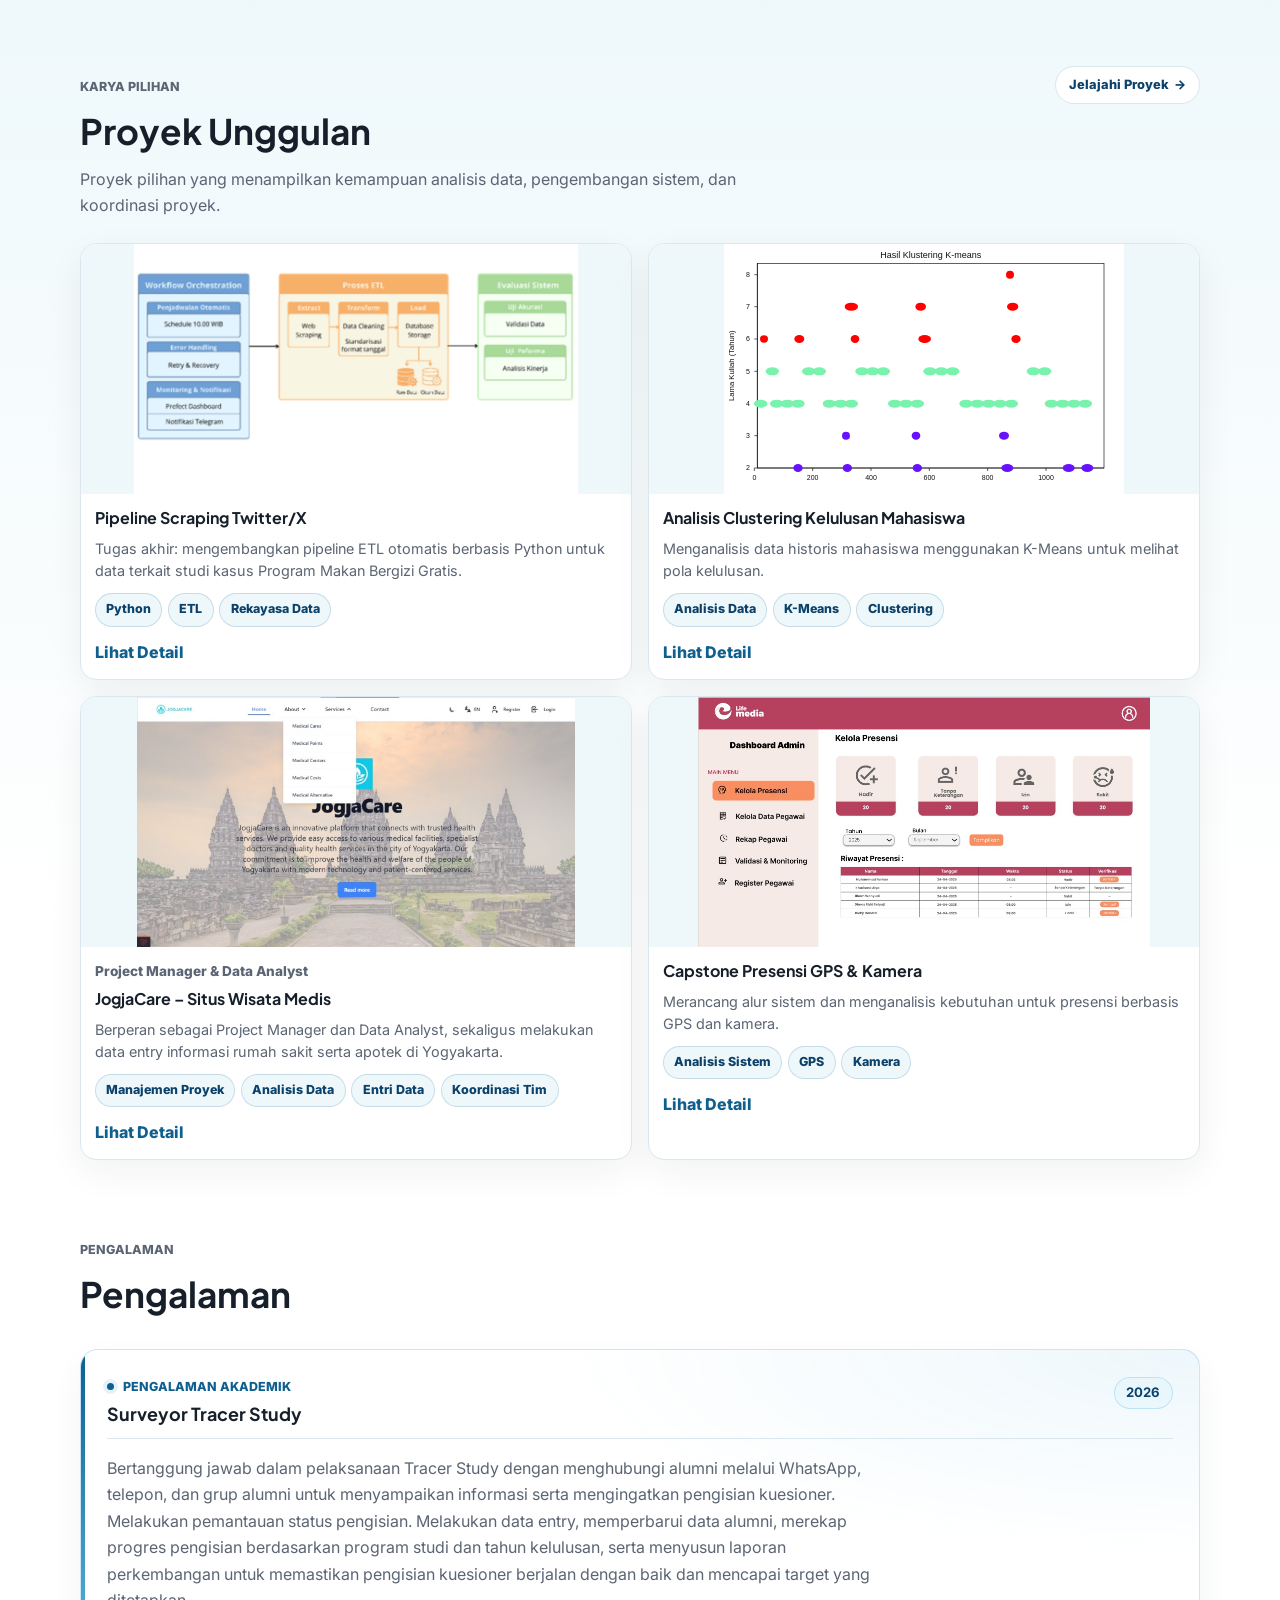
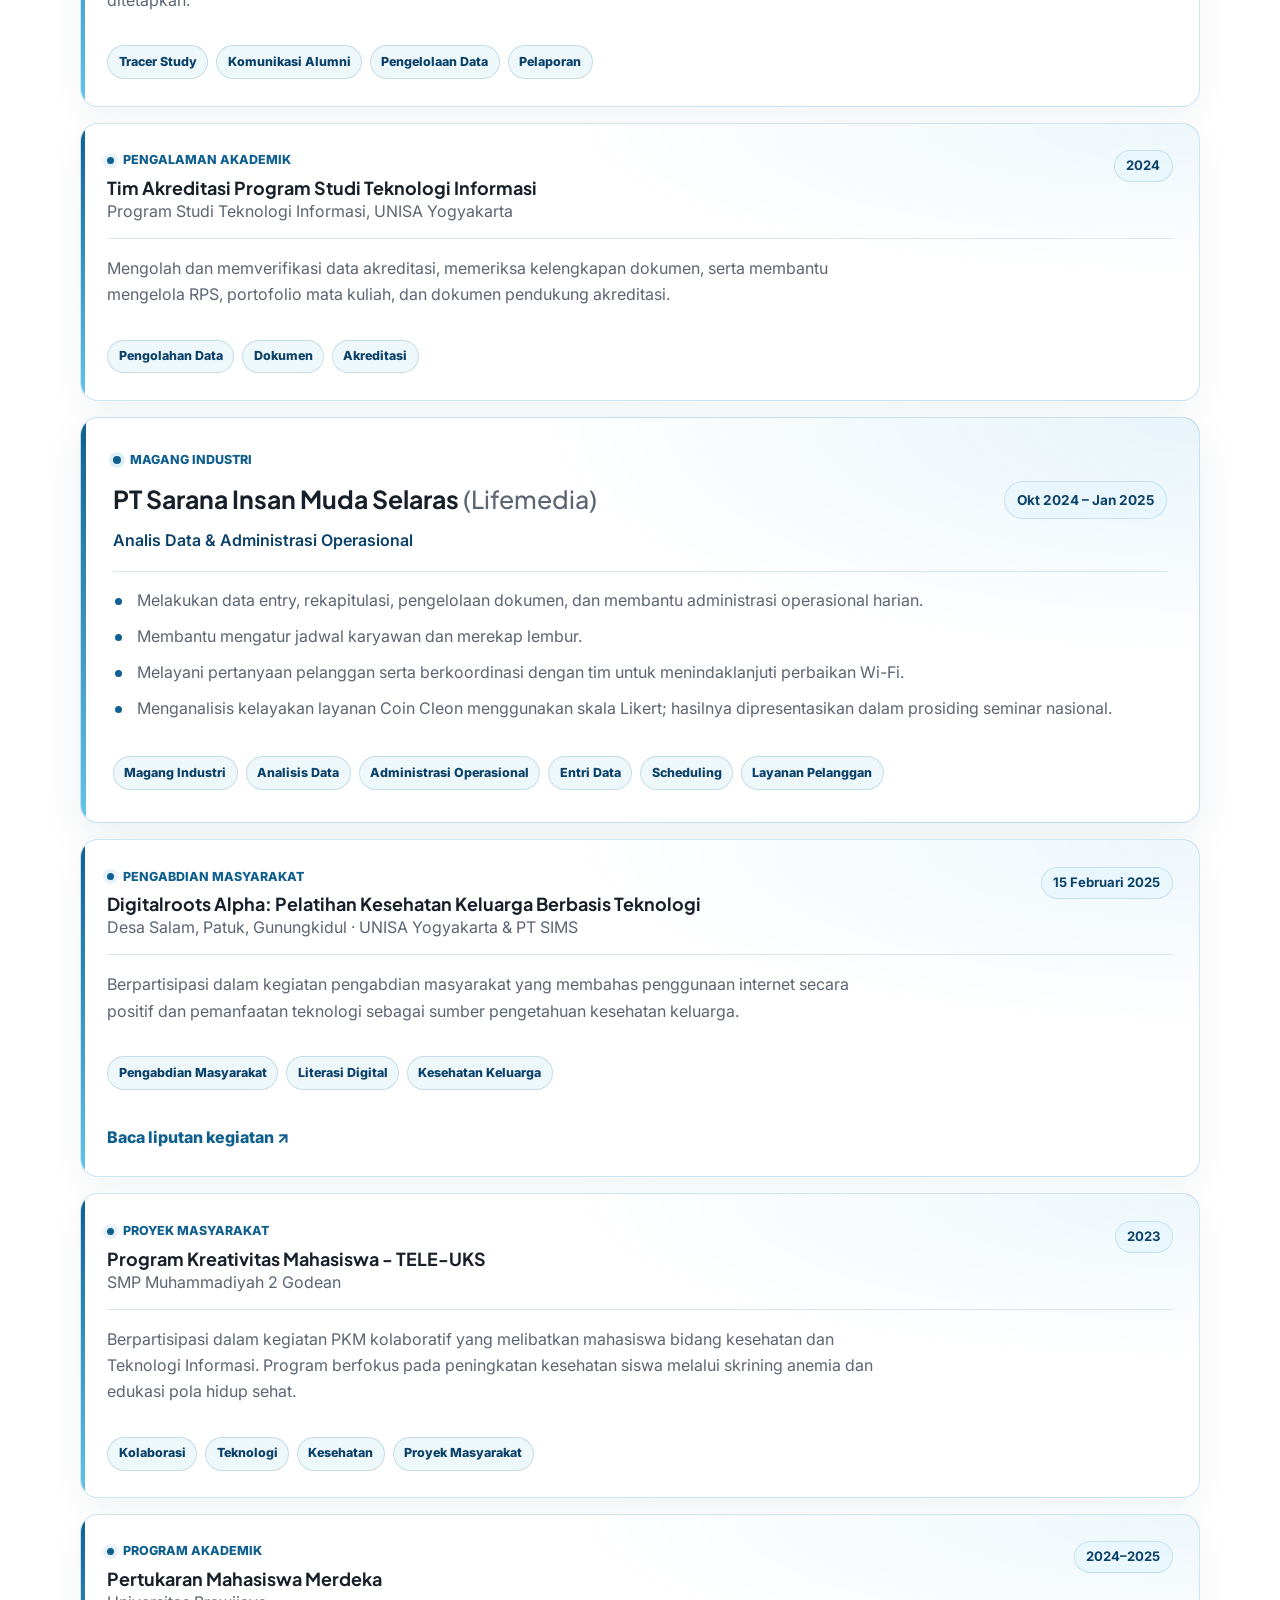
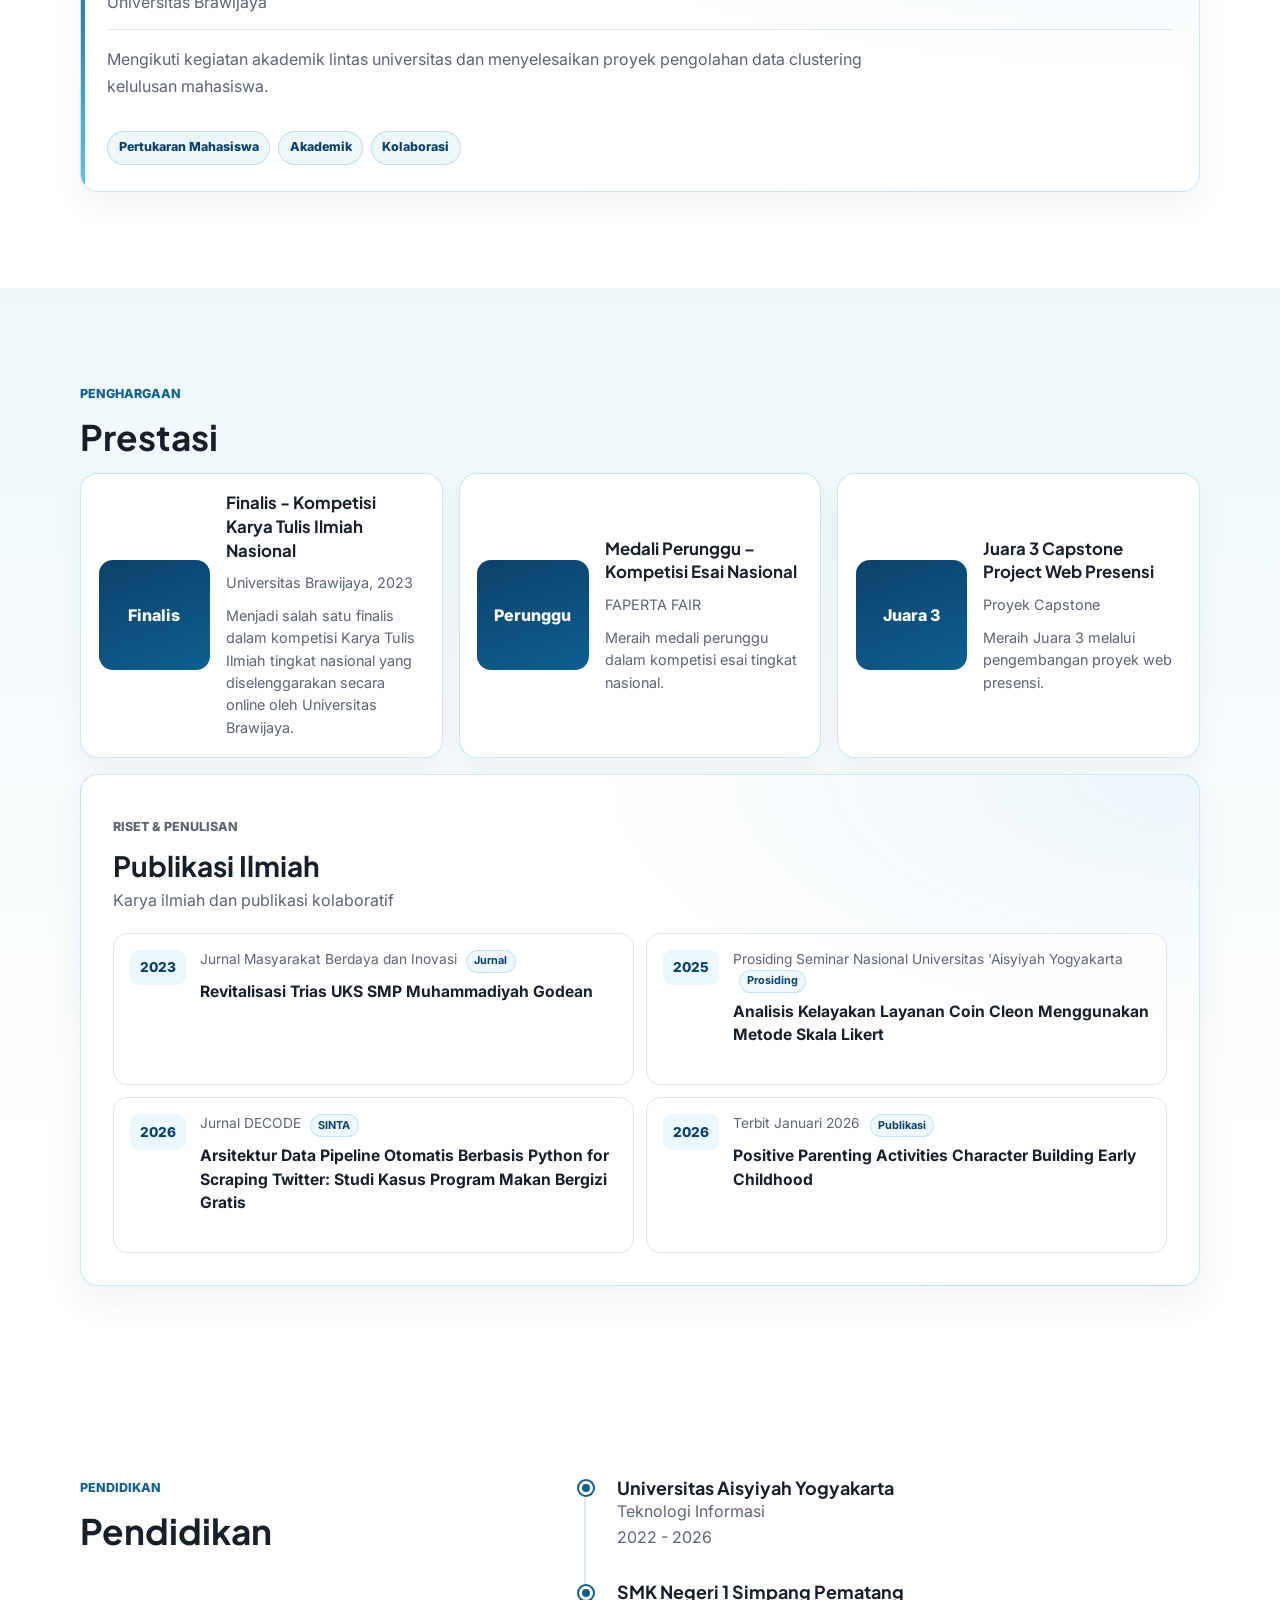
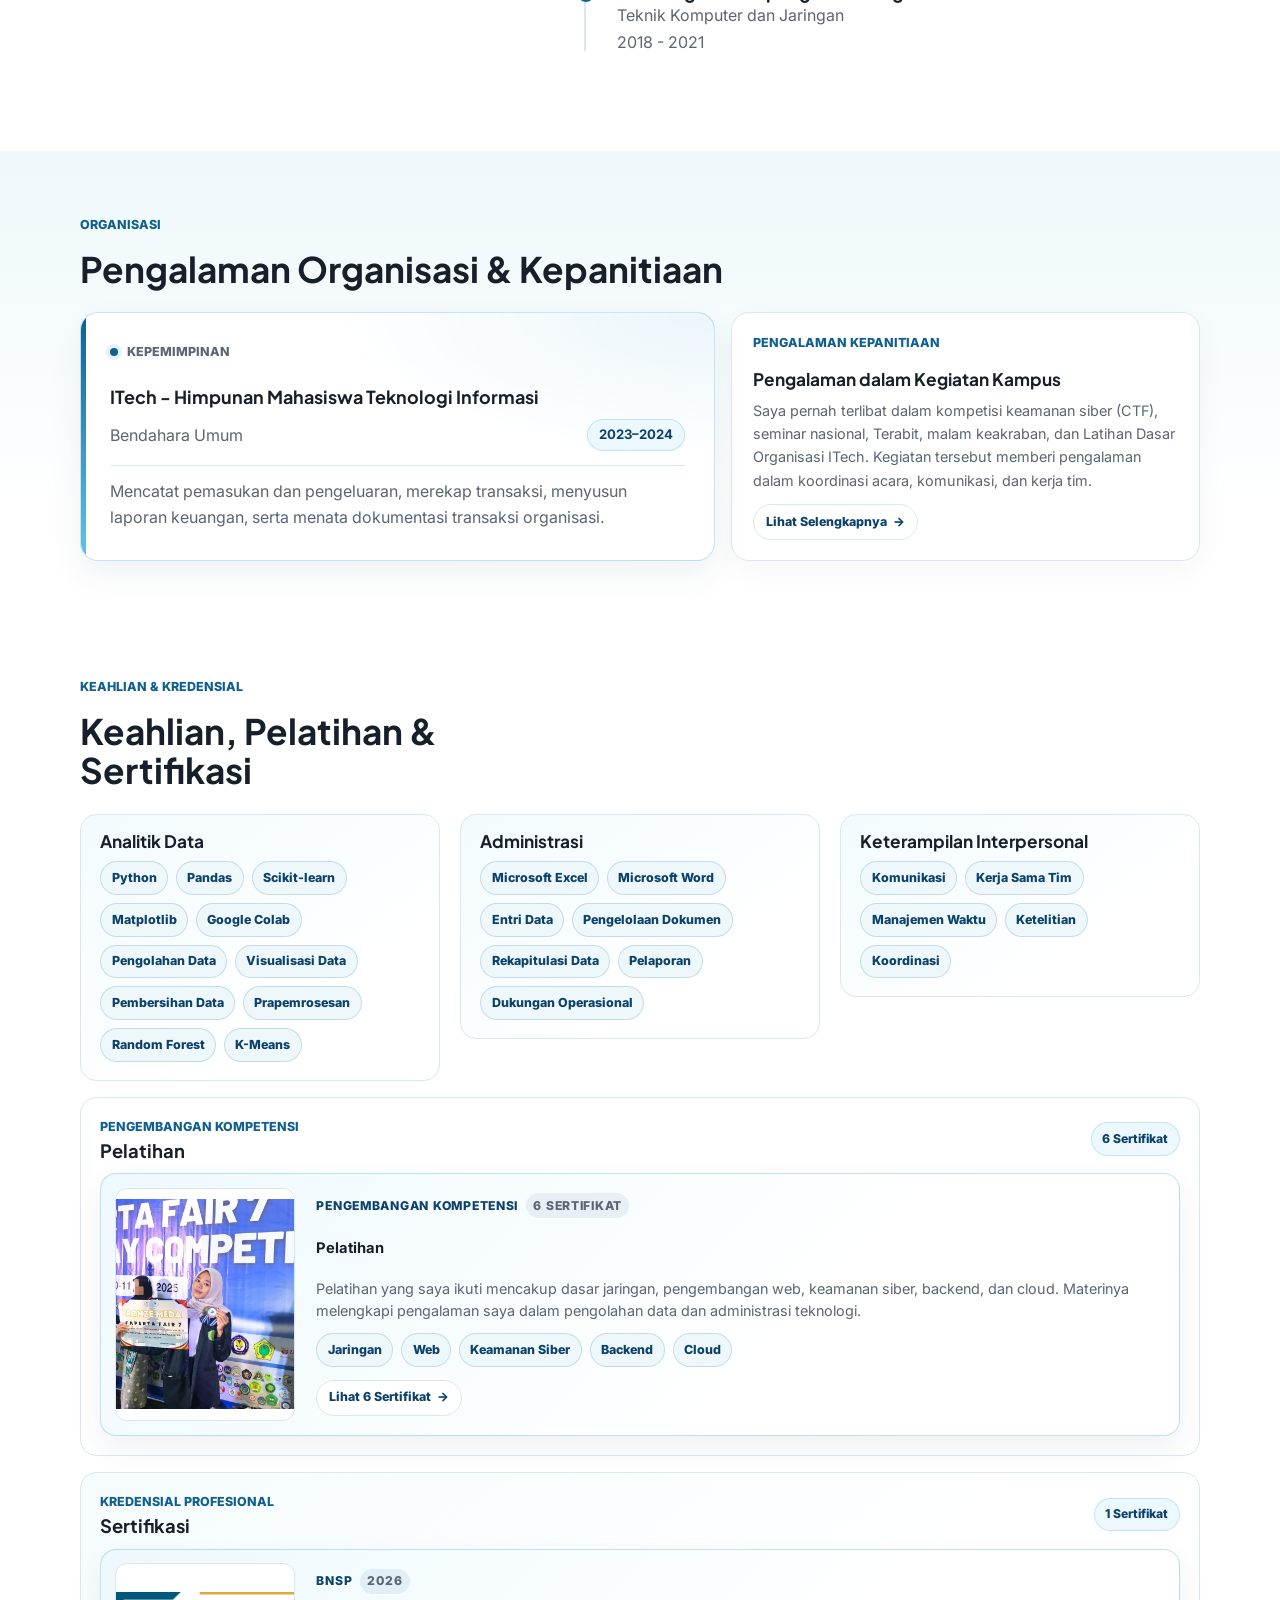
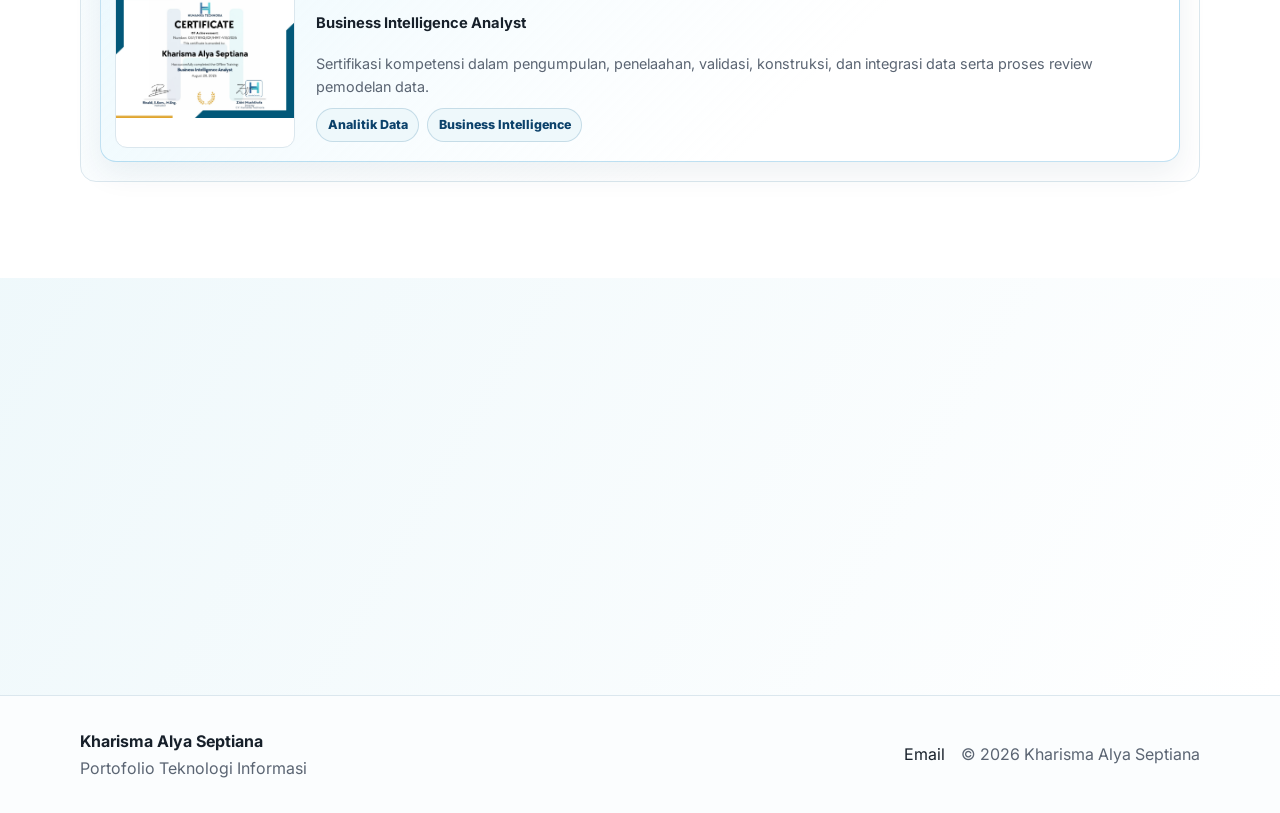
==== commit 9dc540ed: "Align portfolio for data and admin roles" ====
--- a/index.html
+++ b/index.html
@@ -68,10 +68,11 @@
             <p class="eyebrow">Information Technology Graduate</p>
             <h1>Kharisma Alya Septiana</h1>
             <p class="hero-text">
-              Lulusan Teknologi Informasi yang berfokus pada analisis data,
-              pengembangan pipeline ETL, dan dukungan operasional. Terbiasa
-              mengelola proyek kolaboratif dan menerjemahkan kebutuhan menjadi
-              solusi digital yang terstruktur.
+              Lulusan Teknologi Informasi dengan pengalaman dalam pengelolaan
+              data, entri data, analisis data, dan administrasi operasional.
+              Terbiasa melakukan input dan rekap data, memeriksa kelengkapan
+              informasi, menyusun laporan, serta mendukung kebutuhan
+              operasional dengan teliti.
             </p>
             <div class="hero-actions" aria-label="Primary actions">
               <a class="btn btn-primary" href="#projects">View Projects</a>
@@ -167,6 +168,25 @@
               </div>
             </article>
             <article class="project-card featured reveal">
+              <img src="assets/project-clustering.svg" alt="Visualisasi analisis clustering kelulusan mahasiswa" loading="lazy" />
+              <div class="card-body">
+                <h3>Analisis Clustering Kelulusan Mahasiswa</h3>
+                <p>Menganalisis data historis mahasiswa menggunakan K-Means untuk melihat pola kelulusan.</p>
+                <div class="tags"><span>Data Analysis</span><span>K-Means</span><span>Clustering</span></div>
+                <button class="text-button" type="button" data-project="clustering">View Details</button>
+              </div>
+            </article>
+            <article class="project-card featured reveal">
+              <img src="assets/jogjacare.png" alt="Tampilan halaman utama JogjaCare" loading="lazy" />
+              <div class="card-body">
+                <p class="project-subtitle">Project Manager &amp; Data Analyst</p>
+                <h3>JogjaCare &ndash; Medical Tourism Website</h3>
+                <p>Berperan sebagai Project Manager dan Data Analyst, sekaligus melakukan data entry informasi rumah sakit serta apotek di Yogyakarta.</p>
+                <div class="tags"><span>Project Management</span><span>Data Analysis</span><span>Data Entry</span><span>Team Coordination</span></div>
+                <button class="text-button" type="button" data-project="medical">View Details</button>
+              </div>
+            </article>
+            <article class="project-card featured reveal">
               <img src="assets/PRESENSI.png" alt="Tampilan aplikasi Capstone Presensi GPS dan Kamera" loading="lazy" />
               <div class="card-body">
                 <h3>Capstone Presensi GPS &amp; Kamera</h3>
@@ -175,25 +195,6 @@
                 <button class="text-button" type="button" data-project="attendance">Lihat Detail</button>
               </div>
             </article>
-            <article class="project-card featured reveal">
-              <img src="assets/jogjacare.png" alt="Tampilan halaman utama JogjaCare" loading="lazy" />
-              <div class="card-body">
-                <p class="project-subtitle">Project Manager &amp; Data Analyst</p>
-                <h3>JogjaCare &ndash; Medical Tourism Website</h3>
-                <p>Berperan sebagai Project Manager dan Data Analyst: mengoordinasikan tim serta lini masa proyek, sekaligus mendukung pengolahan dan analisis data.</p>
-                <div class="tags"><span>Project Management</span><span>Data Analysis</span><span>Team Coordination</span></div>
-                <button class="text-button" type="button" data-project="medical">View Details</button>
-              </div>
-            </article>
-            <article class="project-card featured reveal">
-              <img src="assets/project-clustering.svg" alt="Visualisasi analisis clustering kelulusan mahasiswa" loading="lazy" />
-              <div class="card-body">
-                <h3>Analisis Clustering Kelulusan Mahasiswa</h3>
-                <p>Menganalisis data historis mahasiswa menggunakan K-Means untuk melihat pola kelulusan.</p>
-                <div class="tags"><span>Data Analysis</span><span>K-Means</span><span>Clustering</span></div>
-                <button class="text-button" type="button" data-project="clustering">View Details</button>
-              </div>
-            </article>
           </div>
           <div class="project-carousel reveal" data-project-carousel hidden>
             <div class="project-carousel-controls" aria-label="Project carousel controls">
@@ -248,11 +249,6 @@
               <h3>Prediksi Penjualan Coffee Shop</h3>
               <p>Menganalisis tren penjualan untuk menghasilkan insight pengoptimalan stok.</p>
               <div class="tags"><span>Data Analysis</span><span>Forecasting</span></div>
-            </article>
-            <article class="small-card reveal">
-              <h3>Analisis Clustering Kelulusan Mahasiswa</h3>
-              <p>Menggunakan metode K-Means untuk clustering data historis mahasiswa berdasarkan tracer study dan pola tahun kelulusan periode 2016-2020.</p>
-              <div class="tags"><span>Data Analysis</span><span>K-Means</span><span>Clustering</span></div>
             </article>
             <article class="small-card reveal">
               <h3>Sistem Pakar Diagnosa Penyakit Asma</h3>
@@ -284,9 +280,10 @@
                 Bertanggung jawab dalam pelaksanaan Tracer Study dengan
                 menghubungi alumni melalui WhatsApp, telepon, dan grup alumni
                 untuk menyampaikan informasi serta mengingatkan pengisian
-                kuesioner. Melakukan pemantauan status pengisian, memperbarui
-                melakukan data entry dan memperbarui data alumni, merekap progres pengisian berdasarkan program studi
-                dan tahun kelulusan, serta menyusun laporan perkembangan untuk
+                kuesioner. Melakukan pemantauan status pengisian.
+                Melakukan data entry, memperbarui data alumni, merekap progres
+                pengisian berdasarkan program studi dan tahun kelulusan, serta
+                menyusun laporan perkembangan untuk
                 memastikan pengisian kuesioner berjalan dengan baik dan mencapai
                 target yang ditetapkan.
               </p>
@@ -443,7 +440,7 @@
               </article>
               <article class="publication-item">
                 <span class="publication-year">2026</span>
-                <div><p class="publication-source">Published Januari 2026 <span>Publication</span></p>
+                <div><p class="publication-source">Terbit Januari 2026 <span>Publikasi</span></p>
                 <h4><a href="https://proceeding.unisayogya.ac.id/index.php/proichst/article/view/1969" target="_blank" rel="noopener noreferrer">Positive Parenting Activities Character Building Early Childhood</a></h4></div>
               </article>
             </div>
@@ -538,11 +535,15 @@
           <div class="about-content reveal credentials-content">
             <div class="skill-group">
               <h3>Data Analytics</h3>
-              <div class="tags"><span>Python</span><span>Pandas</span><span>Scikit-learn</span><span>Matplotlib</span><span>ETL Pipeline</span><span>Data Scraping</span><span>Data Cleaning</span><span>Preprocessing</span><span>Random Forest</span><span>K-Means</span></div>
+              <div class="tags"><span>Python</span><span>Pandas</span><span>Scikit-learn</span><span>Matplotlib</span><span>Google Colab</span><span>Data Processing</span><span>Data Visualization</span><span>Data Cleaning</span><span>Preprocessing</span><span>Random Forest</span><span>K-Means</span></div>
             </div>
             <div class="skill-group">
-              <h3>Tools &amp; Other Skills</h3>
-              <div class="tags"><span>Microsoft Office</span><span>Spreadsheet</span><span>Google Workspace</span><span>Operational Support</span><span>Figma</span><span>Google Colab</span><span>Communication</span><span>Teamwork</span><span>Time Management</span></div>
+              <h3>Administration</h3>
+              <div class="tags"><span>Microsoft Excel</span><span>Microsoft Word</span><span>Data Entry</span><span>Document Management</span><span>Data Recapitulation</span><span>Reporting</span><span>Operational Support</span></div>
+            </div>
+            <div class="skill-group">
+              <h3>Soft Skills</h3>
+              <div class="tags"><span>Communication</span><span>Teamwork</span><span>Time Management</span><span>Attention to Detail</span><span>Coordination</span></div>
             </div>
             <div class="training-section">
               <div class="credentials-section-heading">
@@ -639,7 +640,7 @@
       </section>
     </div>
 
-    <script src="translations.js?v=cv-notice-3"></script>
-    <script src="script.js?v=cv-notice-3"></script>
+    <script src="translations.js?v=portfolio-content-3"></script>
+    <script src="script.js?v=portfolio-content-2"></script>
   </body>
 </html>
--- a/styles.css
+++ b/styles.css
@@ -1655,7 +1655,7 @@
 }
 
 .skills-section .credentials-content {
-  grid-template-columns: repeat(2, minmax(0, 1fr));
+  grid-template-columns: repeat(3, minmax(0, 1fr));
   align-items: start;
   column-gap: 1.25rem;
   row-gap: 1rem;
@@ -1728,6 +1728,10 @@
 }
 
 @media (max-width: 980px) {
+  .skills-section .credentials-content {
+    grid-template-columns: repeat(2, minmax(0, 1fr));
+  }
+
   .skills-section .training-grid {
     grid-template-columns: repeat(2, minmax(0, 1fr));
   }
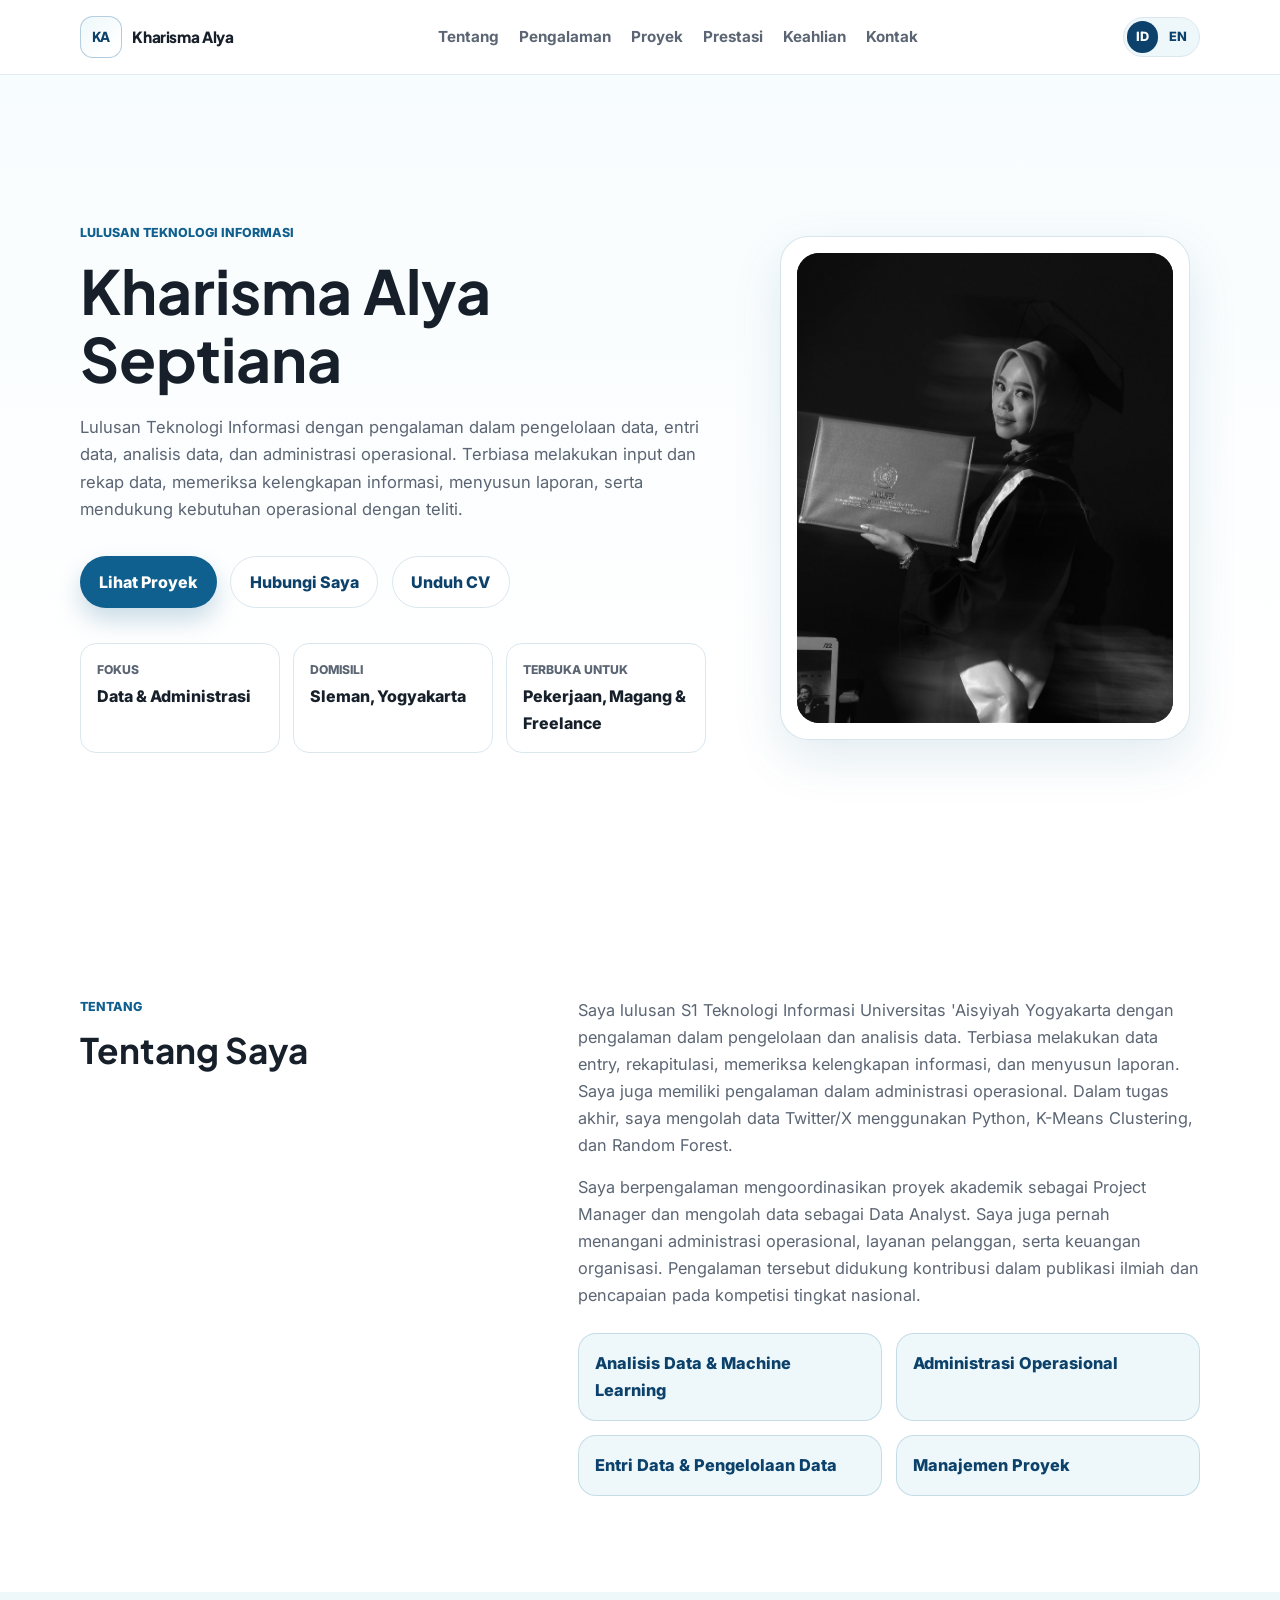
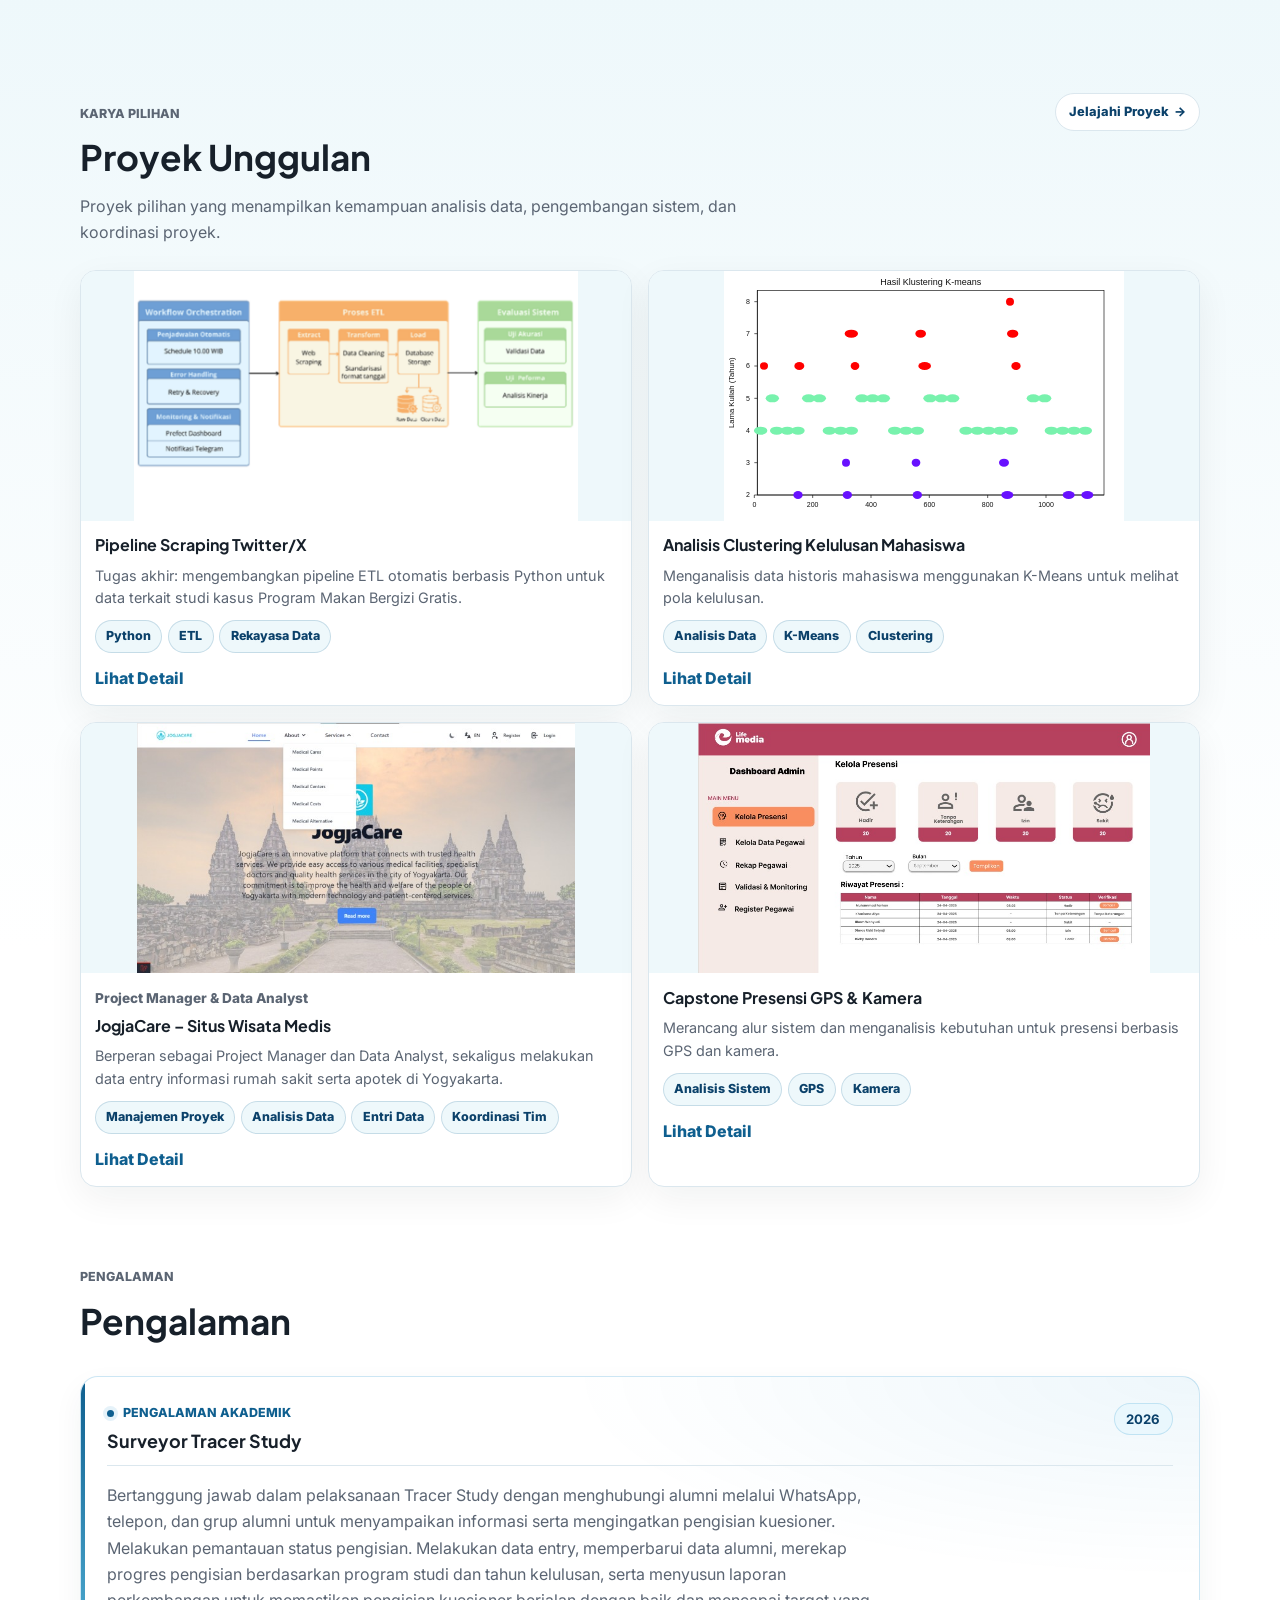
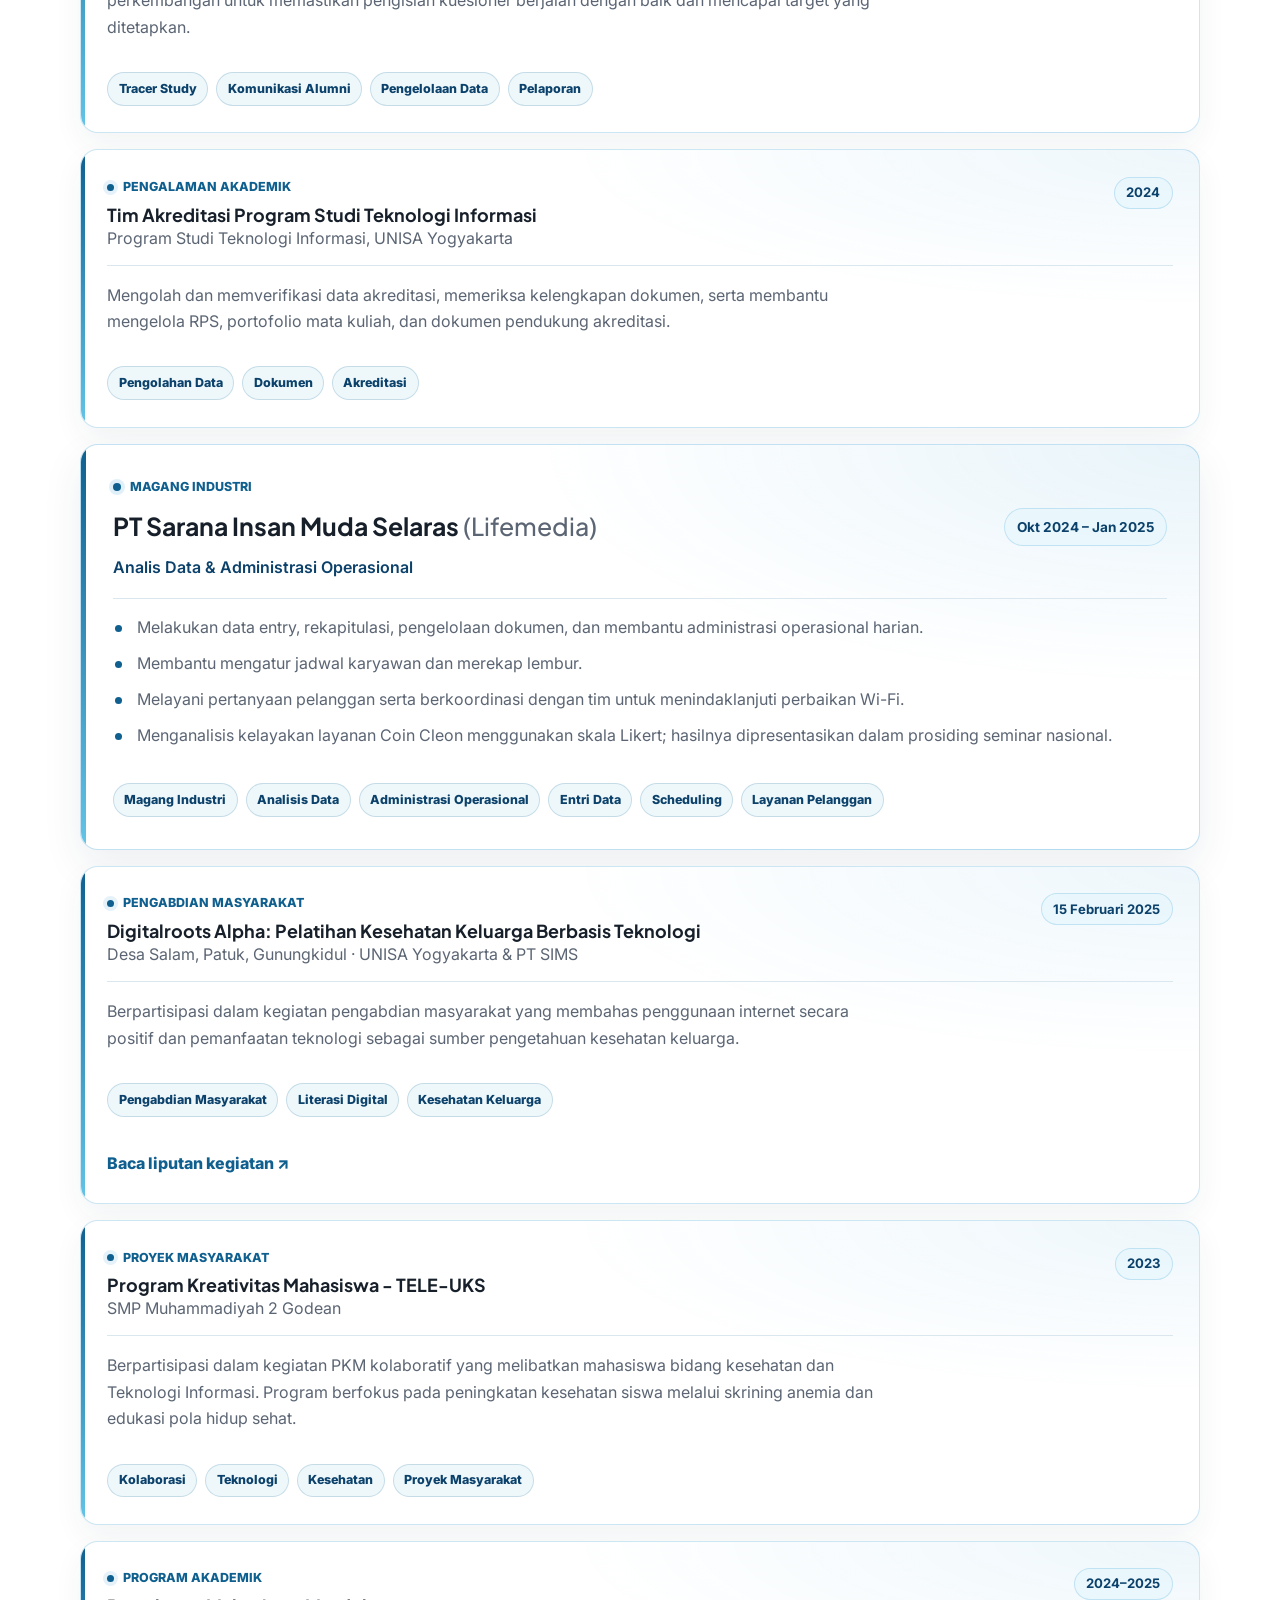
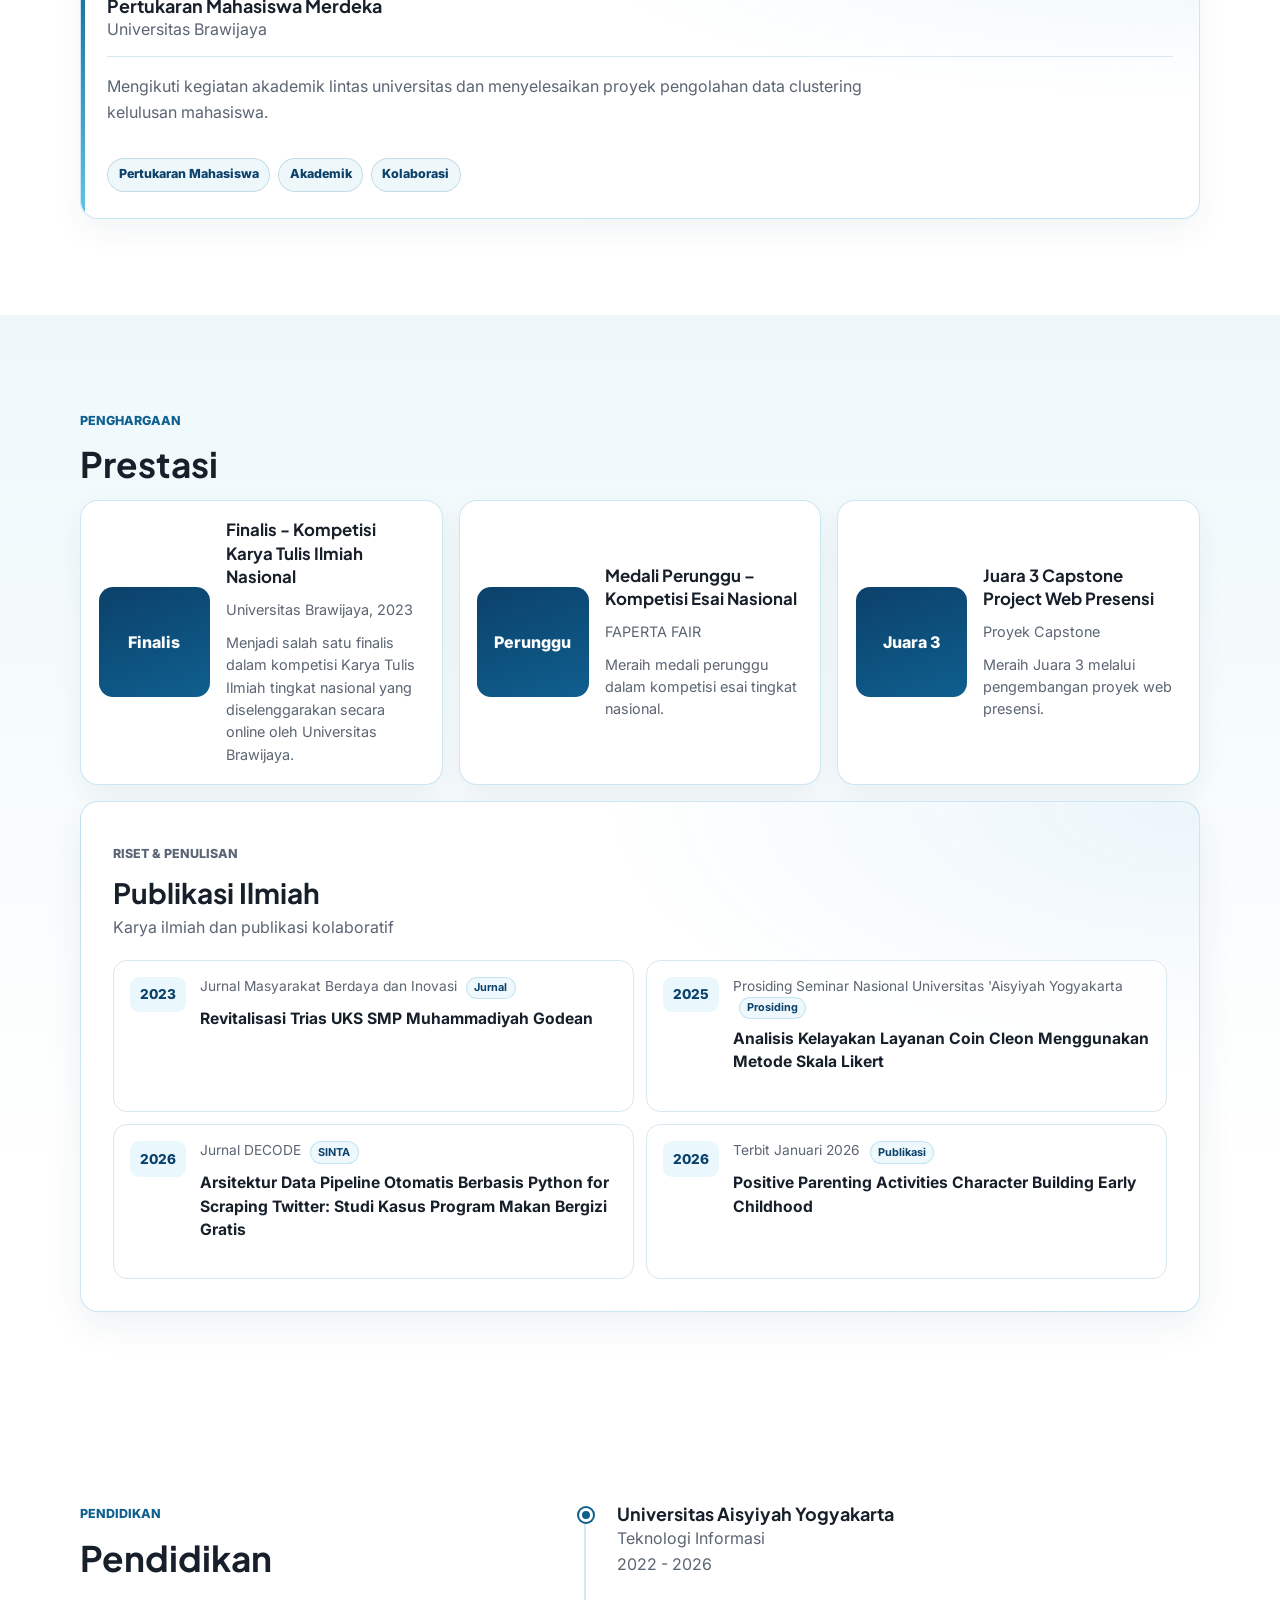
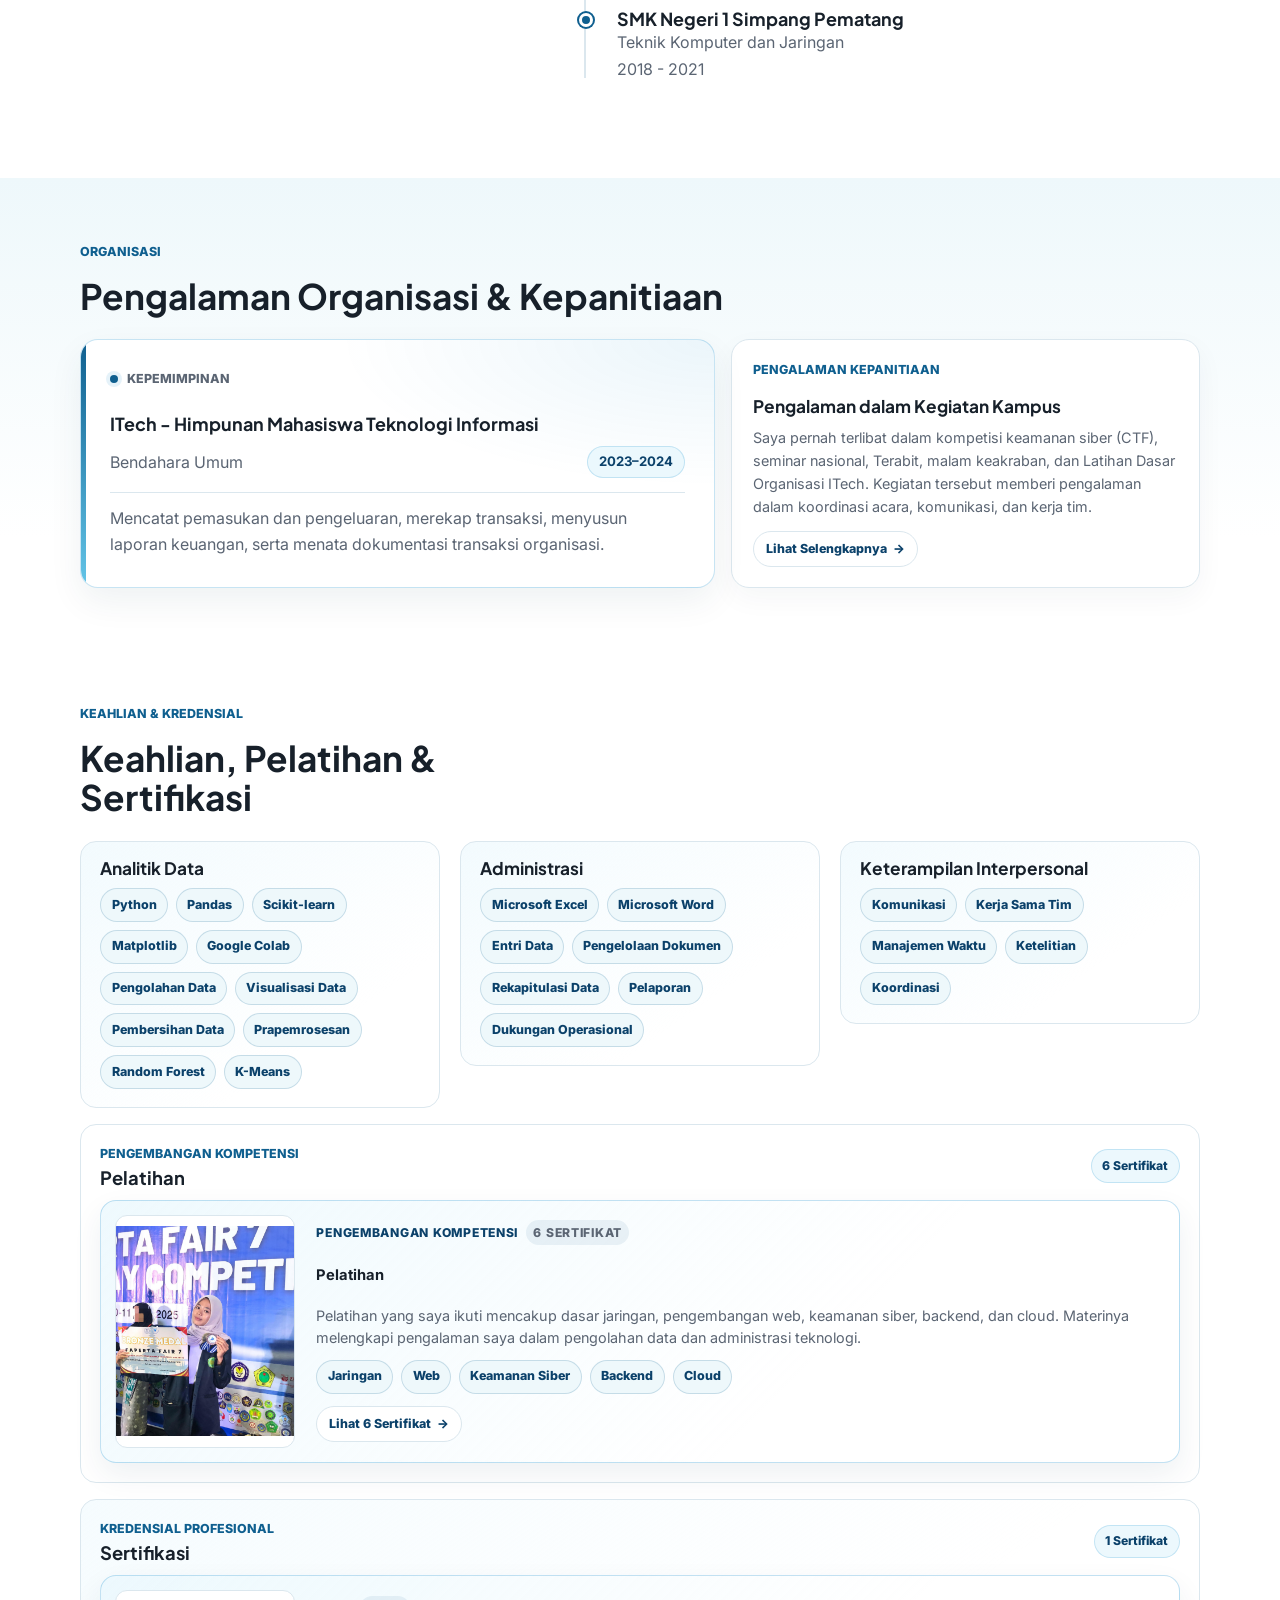
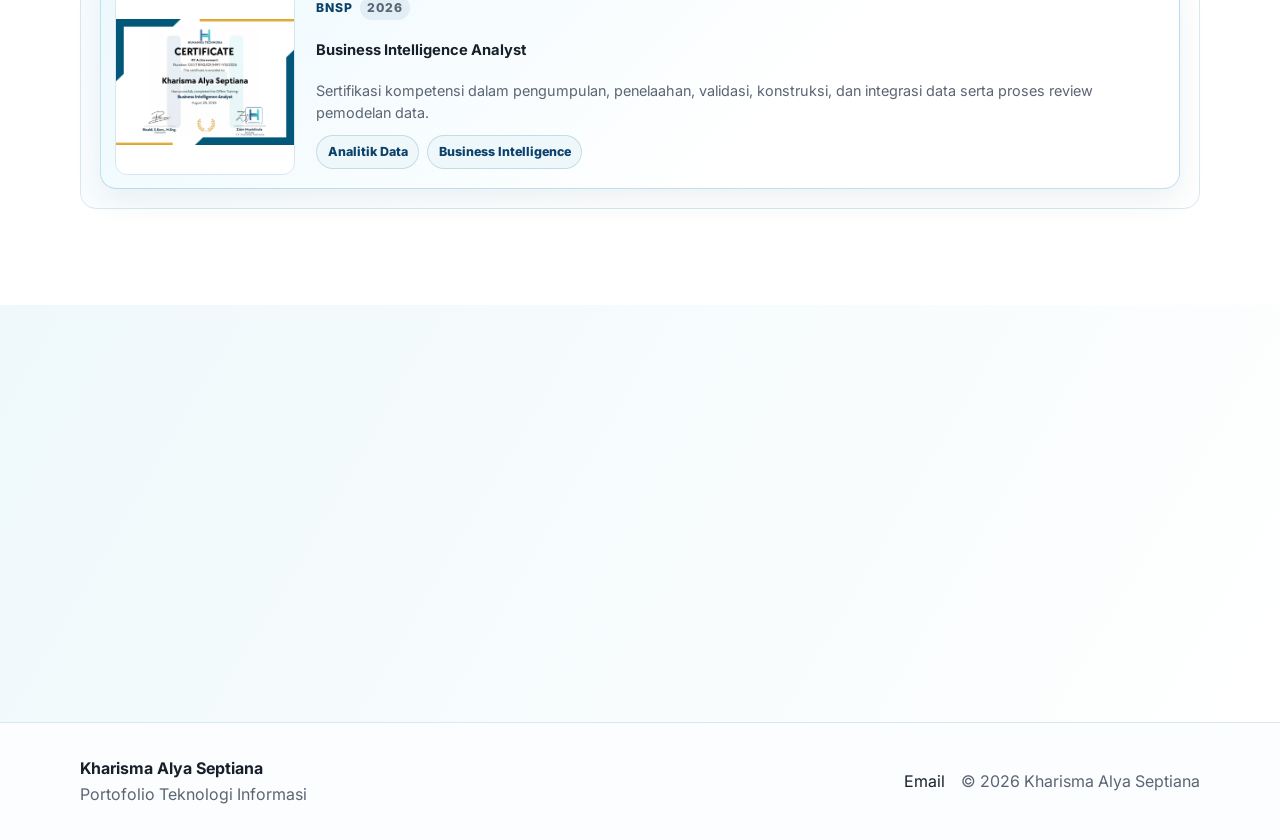
==== commit 379825b9: "Translate and refocus About section" ====
--- a/index.html
+++ b/index.html
@@ -122,12 +122,12 @@
           <div class="about-content reveal">
             <p>
               Saya lulusan S1 Teknologi Informasi Universitas 'Aisyiyah
-              Yogyakarta dengan fokus pada analisis data. Dalam tugas akhir,
-              saya membangun pipeline ETL
-              otomatis berbasis Python untuk mengumpulkan dan mengolah data
-              Twitter/X, serta menerapkan metode machine learning seperti
-              K-Means Clustering dan Random Forest. Saya juga memiliki
-              pengalaman dalam administrasi operasional.
+              Yogyakarta dengan pengalaman dalam pengelolaan dan analisis
+              data. Terbiasa melakukan data entry, rekapitulasi, memeriksa
+              kelengkapan informasi, dan menyusun laporan. Saya juga memiliki
+              pengalaman dalam administrasi operasional. Dalam tugas akhir,
+              saya mengolah data Twitter/X menggunakan Python, K-Means
+              Clustering, dan Random Forest.
             </p>
             <p>
               Saya berpengalaman mengoordinasikan proyek akademik sebagai
@@ -140,7 +140,7 @@
             <div class="highlight-grid" aria-label="Core highlights">
               <article>Data Analytics &amp; Machine Learning</article>
               <article>Operational Administration</article>
-              <article>Python ETL Pipeline</article>
+              <article>Data Entry &amp; Data Management</article>
               <article>Project Management</article>
             </div>
           </div>
@@ -640,7 +640,7 @@
       </section>
     </div>
 
-    <script src="translations.js?v=portfolio-content-3"></script>
+    <script src="translations.js?v=portfolio-content-4"></script>
     <script src="script.js?v=portfolio-content-2"></script>
   </body>
 </html>
